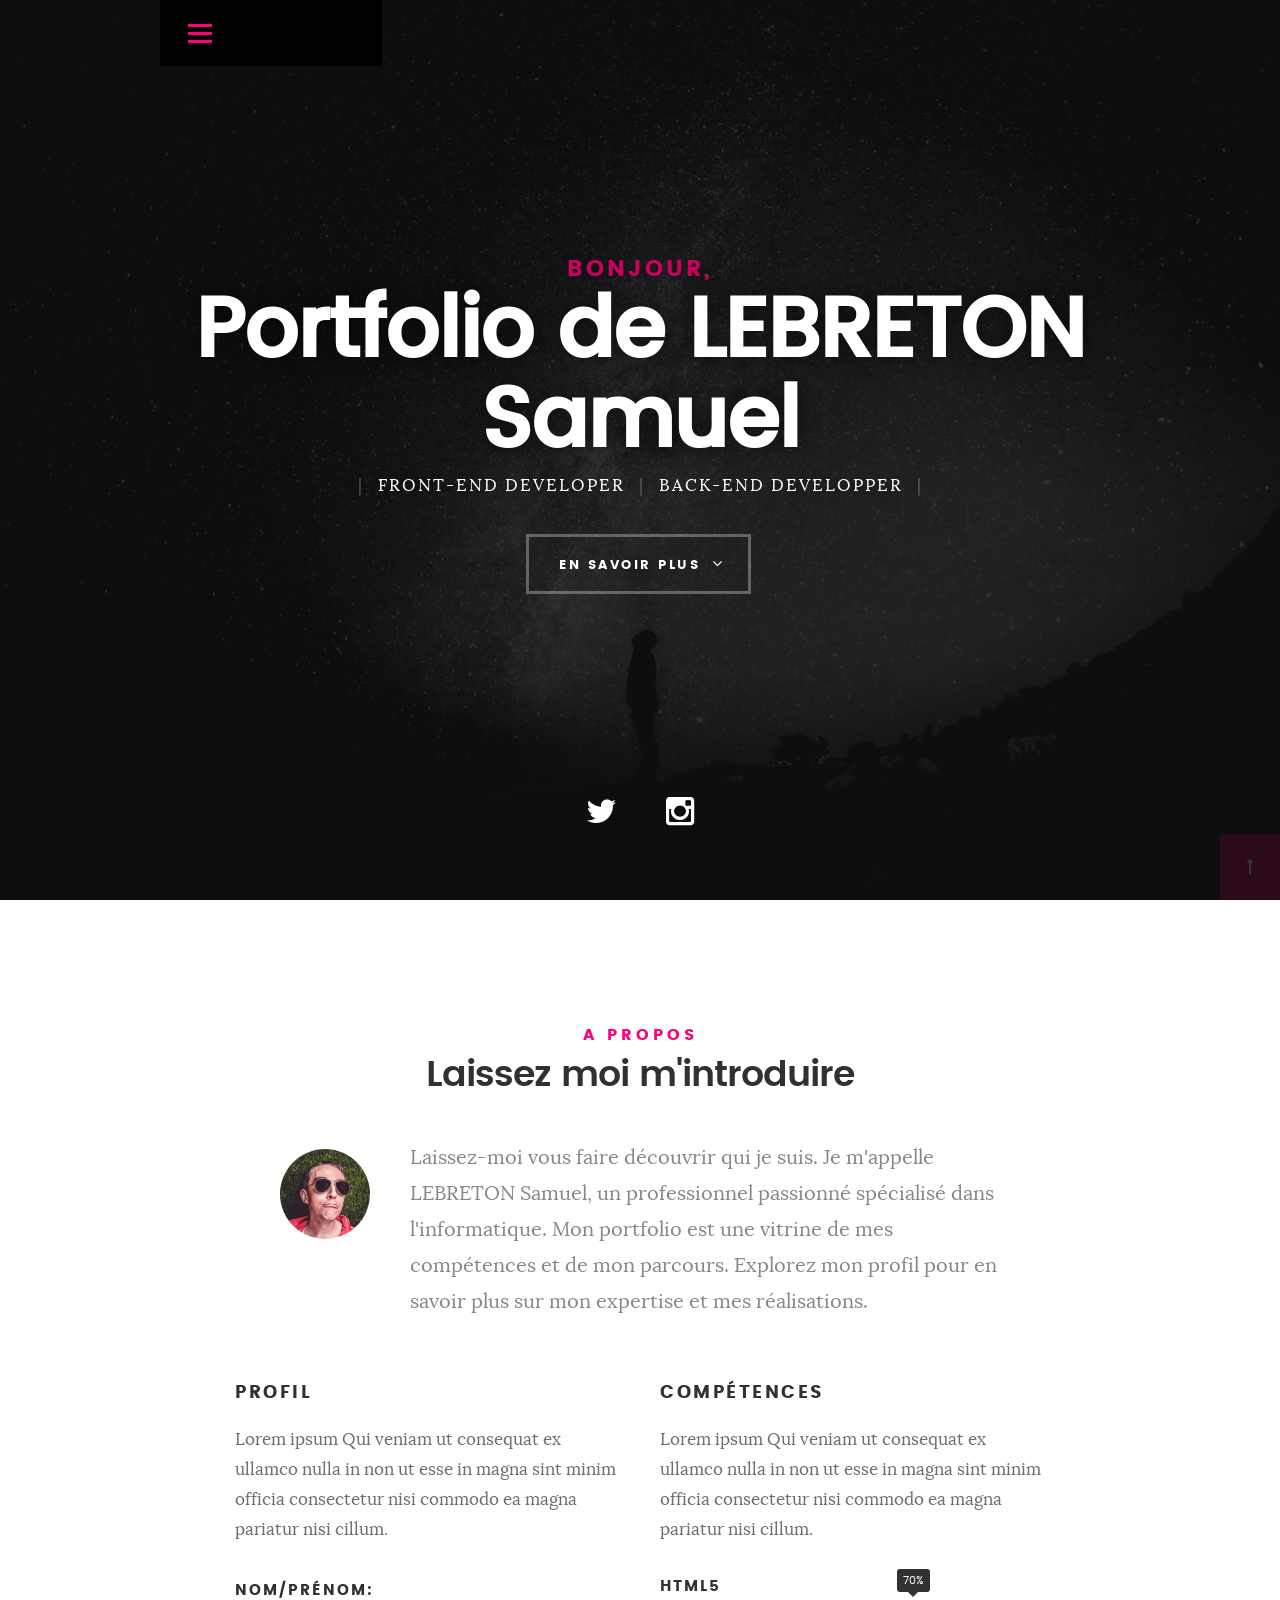
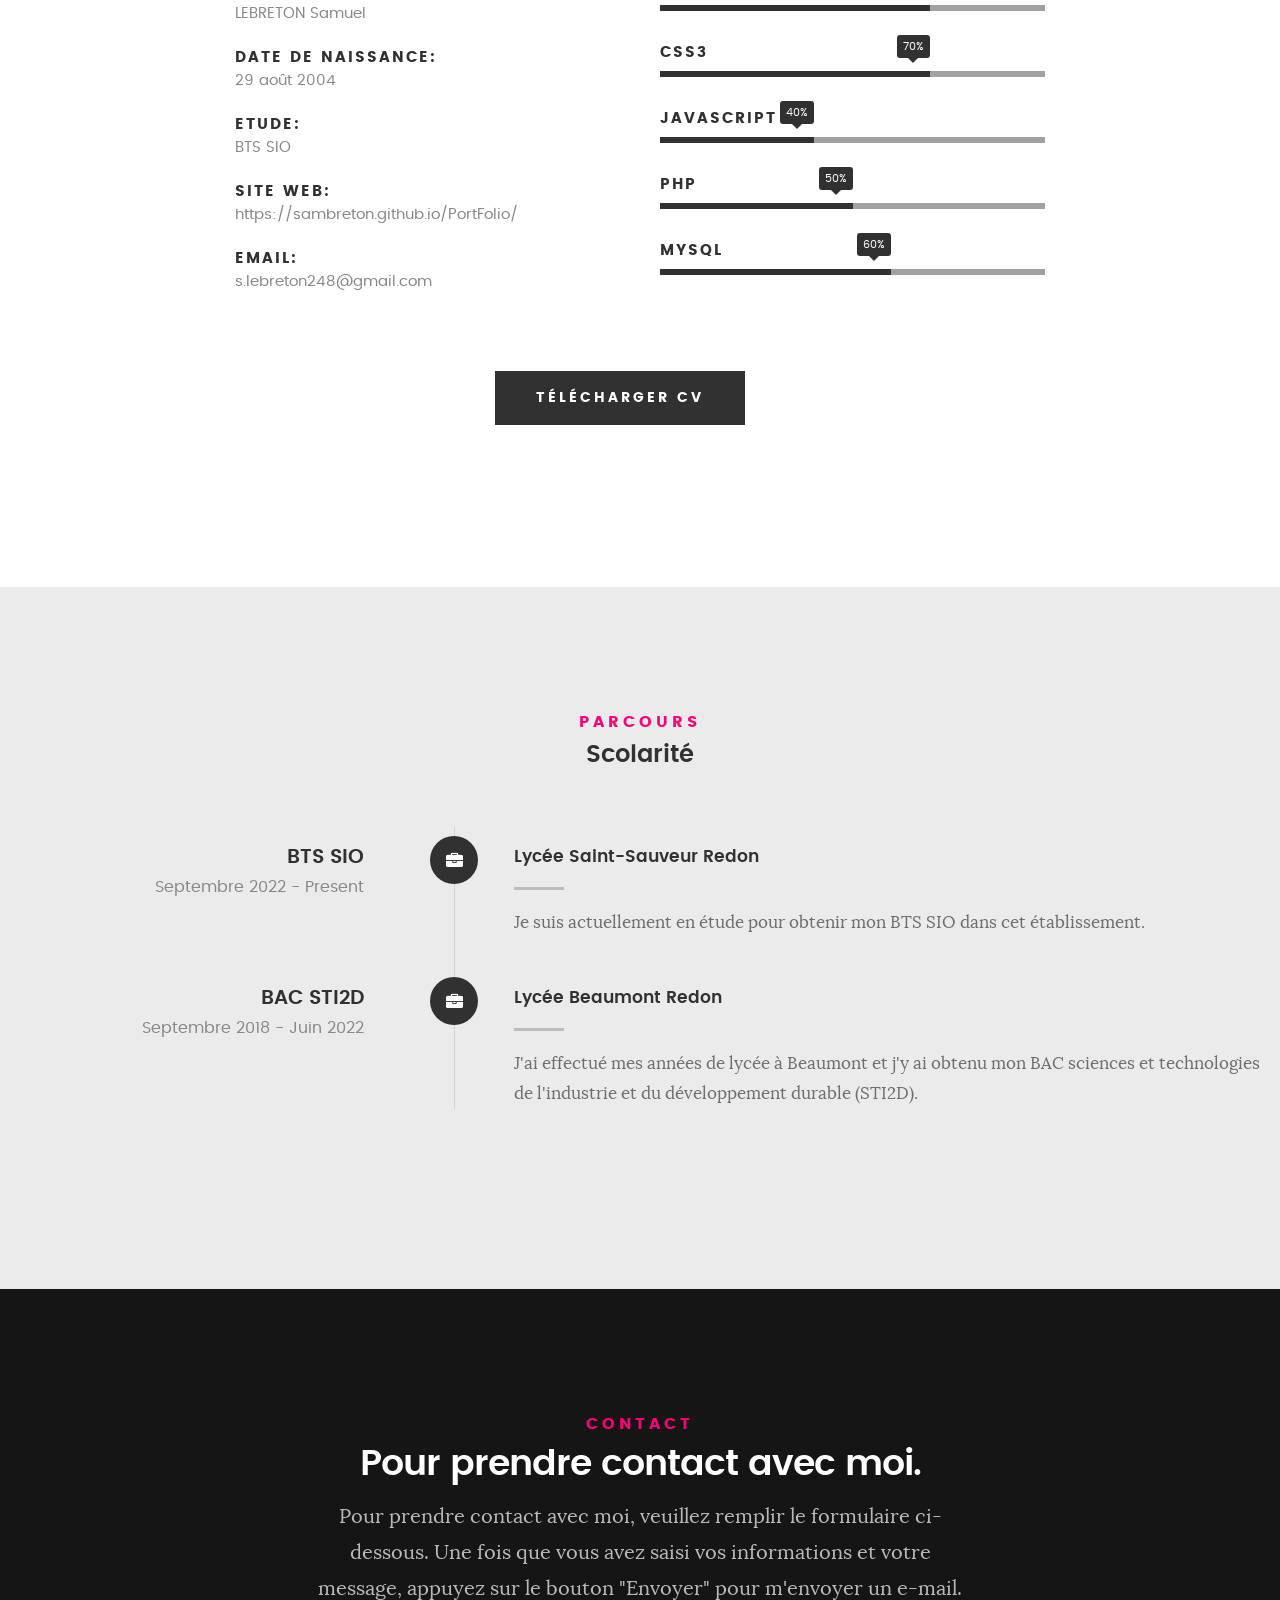
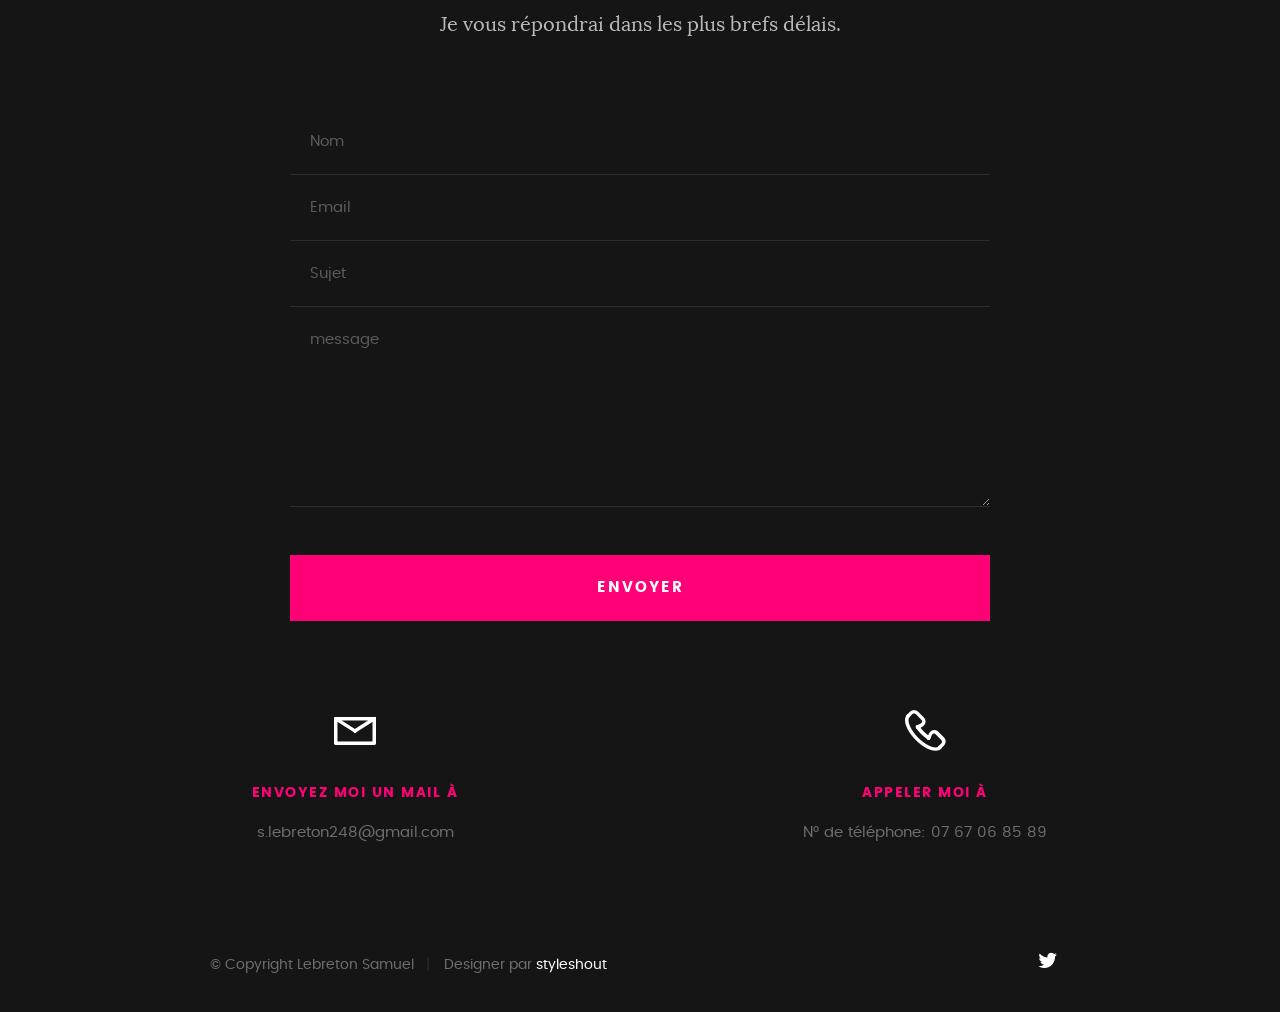
==== index.html @ b6814366 "index.html-1.7" ====
<!DOCTYPE html>
<html class="no-js" lang="en">
<head>

   <!--- basic page needs
   ================================================== -->
   <meta charset="utf-8">
	<title>Kards</title>
	<meta name="PortFolio" content="">  
	<meta name="Lebreton Samuel" content="">

   <!-- mobile specific metas
   ================================================== -->
	<meta name="viewport" content="width=device-width, initial-scale=1, maximum-scale=1">

 	<!-- CSS
   ================================================== -->
   <link rel="stylesheet" href="css/base.css">  
   <link rel="stylesheet" href="css/main.css">
   <link rel="stylesheet" href="css/vendor.css">     

   <!-- script
   ================================================== -->   
	<script src="js/modernizr.js"></script>
	<script src="js/pace.min.js"></script>

   <!-- favicons
	================================================== -->
	<link rel="icon" type="image/png" href="favicon.png">

</head>

<body id="top">

	<!-- header 
   ================================================== -->
   <header>   	
   	<div class="row">

   		<div class="top-bar">
   			<a class="menu-toggle" href="#"><span>Menu</span></a>

	   		<div class="logo">
		         <a href="index.html">KARDS</a>
		      </div>		      

		   	<nav id="main-nav-wrap">
					<ul class="main-navigation">
						<li class="current"><a class="smoothscroll"  href="#intro" title="">Accueil</a></li>
						<li><a class="smoothscroll"  href="#about" title="">A propos</a></li>
						<li><a class="smoothscroll"  href="#resume" title="">Parcours</a></li>		
						<li><a class="smoothscroll"  href="#contact" title="">Contact</a></li>				
					</ul>
				</nav>    		
   		</div> <!-- /top-bar --> 
   		
   	</div> <!-- /row --> 		
   </header> <!-- /header -->

	<!-- intro section
   ================================================== -->
   <section id="intro">   

   	<div class="intro-overlay"></div>	

   	<div class="intro-content">
   		<div class="row">

   			<div class="col-twelve">

	   			<h5>Bonjour,</h5>
	   			<h1>Portfolio de LEBRETON Samuel</h1>

	   			<p class="intro-position">
	   				<span>Front-end Developer</span>
	   				<span>Back-end Developper</span> 
	   			</p>

	   			<a class="button stroke smoothscroll" href="#about" title="">En savoir plus</a>

	   		</div>  
   			
   		</div>   		 		
   	</div> <!-- /intro-content --> 

   	<ul class="intro-social">        
         <li><a href="#"><i class="fa fa-twitter"></i></a></li>
         <li><a href="#"><i class="fa fa-instagram"></i></a></li>
      </ul> <!-- /intro-social -->      	

   </section> <!-- /intro -->


   <!-- about section
   ================================================== -->
   <section id="about">  

   	<div class="row section-intro">
   		<div class="col-twelve">

   			<h5>A propos</h5>
   			<h1>Laissez moi m'introduire</h1>

   			<div class="intro-info">

   				<img src="images/profile-pic.jpg" alt="Profile Picture">

   				<p class="lead">Laissez-moi vous faire découvrir qui je suis. Je m'appelle LEBRETON Samuel, un professionnel passionné spécialisé dans l'informatique. Mon portfolio est une vitrine de mes compétences et de mon parcours. Explorez mon profil pour en savoir plus sur mon expertise et mes réalisations.</p>
   			</div>   			

   		</div>   		
   	</div> <!-- /section-intro -->

   	<div class="row about-content">

   		<div class="col-six tab-full">

   			<h3>Profil</h3>
   			<p>Lorem ipsum Qui veniam ut consequat ex ullamco nulla in non ut esse in magna sint minim officia consectetur nisi commodo ea magna pariatur nisi cillum.</p>

   			<ul class="info-list">
   				<li>
   					<strong>Nom/Prénom:</strong>
   					<span>LEBRETON Samuel</span>
   				</li>
   				<li>
   					<strong>Date de Naissance:</strong>
   					<span>29 août 2004</span>
   				</li>
   				<li>
   					<strong>Etude:</strong>
   					<span>BTS SIO</span>
   				</li>
   				<li>
   					<strong>Site web:</strong>
   					<span>https://sambreton.github.io/PortFolio/</span>
   				</li>
   				<li>
   					<strong>Email:</strong>
   					<span>s.lebreton248@gmail.com</span>
   				</li>

   			</ul> <!-- /info-list -->

   		</div>

   		<div class="col-six tab-full">

   			<h3>Compétences</h3>
   			<p>Lorem ipsum Qui veniam ut consequat ex ullamco nulla in non ut esse in magna sint minim officia consectetur nisi commodo ea magna pariatur nisi cillum.</p>

				<ul class="skill-bars">
				   <li>
				   	<div class="progress percent70"><span>70%</span></div>
				   	<strong>HTML5</strong>
				   </li>
				   <li>
				   	<div class="progress percent70"><span>70%</span></div>
				   	<strong>CSS3</strong>
				   </li>
				   <li>
				   	<div class="progress percent40"><span>40%</span></div>
				   	<strong>JavaScript</strong>
				   </li>
				   <li>
				   	<div class="progress percent50"><span>50%</span></div>
				   	<strong>PHP</strong>
				   </li>
				   <li>

				   	<div class="progress percent60"><span>60%</span></div>
				   	<strong>MySQL</strong>
				   </li>
      
				</ul> <!-- /skill-bars -->		

   		</div>

   	</div>

   	<div class="row button-section">
   		<div class="col-twelve">
   			<a href="#" title="Download CV" class="button button-primary">Télécharger CV</a>
   		</div>   		
   	</div>

   </section> <!-- /process-->    


   <!-- resume Section
   ================================================== -->
	<section id="resume" class="grey-section">

		<div class="row section-intro">
   		<div class="col-twelve">

   			<h5>Parcours</h5>
   		</div>   		


   			<h2>Scolarité</h2>

   		</div> <!-- /resume-header -->

   		<div class="col-twelve" style="float: none;">

   			<div class="timeline-wrap">

   				<div class="timeline-block">

	   				<div class="timeline-ico">
	   					<i class="fa fa-briefcase"></i>
	   				</div>

	   				<div class="timeline-header">
	   					<h3>BTS SIO</h3>
	   					<p>Septembre 2022 - Present</p>
	   				</div>

	   				<div class="timeline-content">
	   					<h4>Lycée Saint-Sauveur Redon</h4>
	   					<p>Je suis actuellement en étude pour obtenir mon BTS SIO dans cet établissement.</p>
	   				</div>

	   			</div> <!-- /timeline-block -->

	   			<div class="timeline-block">

	   				<div class="timeline-ico">
	   					<i class="fa fa-briefcase"></i>
	   				</div>

	   				<div class="timeline-header">
	   					<h3>BAC STI2D</h3>
	   					<p>Septembre 2018 - Juin 2022</p>
	   				</div>

	   				<div class="timeline-content">
	   					<h4>Lycée Beaumont Redon</h4>
	   					<p>J'ai effectué mes années de lycée à Beaumont et j'y ai obtenu mon BAC sciences et technologies de l'industrie et du développement durable (STI2D).</p>
	   				</div>

	   			</div> <!-- /timeline-block -->

   			</div> <!-- /timeline-wrap -->   			

   		</div> <!-- /col-twelve -->
   		
   	</div> <!-- /resume-timeline -->
		
	</section> <!-- /features -->


	
   <!-- contact
   ================================================== -->
	<section id="contact">

		<div class="row section-intro">
   		<div class="col-twelve">

   			<h5>Contact</h5>
   			<h1>Pour prendre contact avec moi.</h1>

   			<p class="lead">Pour prendre contact avec moi, veuillez remplir le formulaire ci-dessous. Une fois que vous avez saisi vos informations et votre message, appuyez sur le bouton "Envoyer" pour m'envoyer un e-mail. Je vous répondrai dans les plus brefs délais.</p>

   		</div> 
   	</div> <!-- /section-intro -->

   	<div class="row contact-form">

   		<div class="col-twelve">

            <!-- form -->
            <form name="contactForm" id="contactForm" method="post" action="">
      			<fieldset>

                  <div class="form-field">
 						   <input name="contactName" type="text" id="contactName" placeholder="Nom" value="" minlength="2" required="">
                  </div>
                  <div class="form-field">
	      			   <input name="contactEmail" type="email" id="contactEmail" placeholder="Email" value="" required="">
	               </div>
                  <div class="form-field">
	     				   <input name="contactSubject" type="text" id="contactSubject" placeholder="Sujet" value="">
	               </div>                       
                  <div class="form-field">
	                 	<textarea name="contactMessage" id="contactMessage" placeholder="message" rows="10" cols="50" required=""></textarea>
	               </div>                      
                 <div class="form-field">
                     <button class="submitform">Envoyer</button>
                     <div id="submit-loader">
                        <div class="text-loader">Sending...</div>                             
       				      <div class="s-loader">
								  	<div class="bounce1"></div>
								  	<div class="bounce2"></div>
								  	<div class="bounce3"></div>
								</div>
							</div>
                  </div>

      			</fieldset>
      		</form> <!-- Form End -->

            <!-- contact-warning -->
            <div id="message-warning">            	
            </div>            
            <!-- contact-success -->
      		<div id="message-success">
               <i class="fa fa-check"></i>Votre message a bien été envoyé. Merci à vous!<br>
      		</div>

         </div> <!-- /col-twelve -->
   		
   	</div> <!-- /contact-form -->

   	<div class="row contact-info">

   		<div class="col-six tab-full">

   			<div class="icon">
   				<i class="icon-mail"></i>
   			</div>

   			<h5>Envoyez moi un mail à</h5>

   			<p>s.lebreton248@gmail.com		     
			   </p>

   		</div>

   		<div class="col-six tab-full">

   			<div class="icon">
   				<i class="icon-phone"></i>
   			</div>

   			<h5>Appeler moi à</h5>

   			<p>N° de téléphone: 07 67 06 85 89
			   </p>

   		</div>
   	
	</div>
   	</div> <!-- /contact-info -->
		
	</section> <!-- /contact -->


   <!-- footer
   ================================================== -->

   <footer>
     	<div class="row">

     		<div class="col-six tab-full pull-right social">

     			<ul class="footer-social">        
			      <li><a href="#"><i class="fa fa-twitter"></i></a></li>
			   </ul> 
	      		
	      </div>

      		<div class="col-six tab-full">
				<div class="copyright">
						<span>© Copyright Lebreton Samuel</span> 
						<span>Designer par <a href="http://www.styleshout.com/">styleshout</a></span>	         	
					</div>		                  
				</div>

				<div id="go-top">
		         <a class="smoothscroll" title="Back to Top" href="#top"><i class="fa fa-long-arrow-up"></i></a>
		      </div>

      	</div> <!-- /row -->     	
   </footer>  

   <div id="preloader"> 
    	<div id="loader"></div>
   </div> 

   <!-- Java Script
   ================================================== --> 
   <script src="js/jquery-2.1.3.min.js"></script>
   <script src="js/plugins.js"></script>
   <script src="js/main.js"></script>
   
   <script src="https://ajax.googleapis.com/ajax/libs/jquery/3.5.1/jquery.min.js"></script>
   <script src="https://cdnjs.cloudflare.com/ajax/libs/popper.js/1.16.0/umd/popper.min.js"></script>
   <script src="https://maxcdn.bootstrapcdn.com/bootstrap/4.5.2/js/bootstrap.min.js"></script>
</body>

</html>
---- css/base.css ----
/**
 * =================================================================== 
 *
 *  Kards v1.0 Base Stylesheet
 *  url: styleshout.com
 *  03-01-2016
 *  ------------------------------------------------------------------
 *  TOC:
 *  01. reset
 *  02. basic/base setup styles
 *  03. grid
 *  04. MISC
 *
 * =================================================================== 
 */

/** 
 * ===================================================================
 * 01. reset - normalize.css v3.0.2 | MIT License | git.io/normalize
 *
 * ------------------------------------------------------------------- 
 */
 html {
	font-family: sans-serif;
	-ms-text-size-adjust: 100%;
	-webkit-text-size-adjust: 100%;
}

body {
	margin: 0;
}

article,
aside,
details,
figcaption,
figure,
footer,
header,
hgroup,
main,
menu,
nav,
section,
summary {
	display: block;
}

audio,
canvas,
progress,
video {
	display: inline-block;
	vertical-align: baseline;
}

audio:not([controls]) {
	display: none;
	height: 0;
}

[hidden],
template {
	display: none;
}

a {
	background: transparent;
}

a:active,
a:hover {
	outline: 0;
}

abbr[title] {
	border-bottom: 1px dotted;
}

b,
strong {
	font-weight: bold;
}

dfn {
	font-style: italic;
}

h1 {
	font-size: 2em;
	margin: 0.67em 0;
}

mark {
	background: #ff0;
	color: #000;
}

small {
	font-size: 80%;
}

sub,
sup {
	font-size: 75%;
	line-height: 0;
	position: relative;
	vertical-align: baseline;
}

sup {
	top: -0.5em;
}

sub {
	bottom: -0.25em;
}

img {
	border: 0;
}

svg:not(:root) {
	overflow: hidden;
}

figure {
	margin: 1em 40px;
}

hr {
	-moz-box-sizing: content-box;
	box-sizing: content-box;
	height: 0;
}

pre {
	overflow: auto;
}

code,
kbd,
pre,
samp {
	font-family: monospace, monospace;
	font-size: 1em;
}

button,
input,
optgroup,
select,
textarea {
	color: inherit;
	font: inherit;
	margin: 0;
}

button {
	overflow: visible;
}

button,
select {
	text-transform: none;
}

button,
html input[type="button"],
input[type="reset"],
input[type="submit"] {
	-webkit-appearance: button;
	cursor: pointer;
}

button[disabled],
html input[disabled] {
	cursor: default;
}

button::-moz-focus-inner,
input::-moz-focus-inner {
	border: 0;
	padding: 0;
}

input {
	line-height: normal;
}

input[type="checkbox"],
input[type="radio"] {
	box-sizing: border-box;
	padding: 0;
}

input[type="number"]::-webkit-inner-spin-button,
input[type="number"]::-webkit-outer-spin-button {
	height: auto;
}

input[type="search"] {
	-webkit-appearance: textfield;
	-moz-box-sizing: content-box;
	-webkit-box-sizing: content-box;
	box-sizing: content-box;
}

input[type="search"]::-webkit-search-cancel-button,
input[type="search"]::-webkit-search-decoration {
	-webkit-appearance: none;
}

fieldset {
	border: 1px solid #c0c0c0;
	margin: 0 2px;
	padding: 0.35em 0.625em 0.75em;
}

legend {
	border: 0;
	padding: 0;
}

textarea {
	overflow: auto;
}

optgroup {
	font-weight: bold;
}

table {
	border-collapse: collapse;
	border-spacing: 0;
}

td,
th {
	padding: 0;
}

/** 
 * ===================================================================
 * 02. basic/base setup styles - (_basic.scss)
 *
 * ------------------------------------------------------------------- 
 */
html {
	font-size: 62.5%;
	box-sizing: border-box;
}

*,
*::before,
*::after {
	box-sizing: inherit;
}

body {
	font-weight: normal;
	line-height: 1;
	text-rendering: optimizeLegibility;
	word-wrap: break-word;
	-webkit-overflow-scrolling: touch;
	-webkit-text-size-adjust: none;
}

body,
input,
button {
	-moz-osx-font-smoothing: grayscale;
	-webkit-font-smoothing: antialiased;
}

/**
 * Media - (_basic.scss)
 * ------------------------------------------------------------------- 
 */
img,
video {
	max-width: 100%;
	height: auto;
}

/**
 * Typography resets - (_basic.scss)
 * ------------------------------------------------------------------- 
 */
div,
dl,
dt,
dd,
ul,
ol,
li,
h1,
h2,
h3,
h4,
h5,
h6,
pre,
form,
p,
blockquote,
th,
td {
	margin: 0;
	padding: 0;
}

h1,
h2,
h3,
h4,
h5,
h6 {
	-webkit-font-variant-ligatures: common-ligatures;
	-moz-font-variant-ligatures: common-ligatures;
	font-variant-ligatures: common-ligatures;
	text-rendering: optimizeLegibility;
}

em,
i {
	font-style: italic;
	line-height: inherit;
}

strong,
b {
	font-weight: bold;
	line-height: inherit;
}

small {
	font-size: 60%;
	line-height: inherit;
}

ol,
ul {
	list-style: none;
}

li {
	display: block;
}

/**
 * links - (_basic.scss)
 * ------------------------------------------------------------------- 
 */
a {
	text-decoration: none;
	line-height: inherit;
}

a img {
	border: none;
}

/**
 * inputs - (_basic.scss)
 * ------------------------------------------------------------------- 
 */
fieldset {
	margin: 0;
	padding: 0;
}

input[type="email"],
input[type="number"],
input[type="search"],
input[type="text"],
input[type="tel"],
input[type="url"],
input[type="password"],
textarea {
	-webkit-appearance: none;
	-moz-appearance: none;
	-ms-appearance: none;
	-o-appearance: none;
	appearance: none;
}

/** 
 * ===================================================================
 * 03. grid - (_grid.scss)
 *
 * ------------------------------------------------------------------- 
 */
.row {
	width: 94%;
	max-width: 1140px;
	margin: 0 auto;
}

.row:before,
.row:after {
	content: "";
	display: table;
}

.row:after {
	clear: both;
}

.row .row {
	width: auto;
	max-width: none;
	margin-left: -20px;
	margin-right: -20px;
}


[class*="col-"],
.bgrid {
	float: left;
}

[class*="col-"] + [class*="col-"].end {
	float: right;
}

[class*="col-"] {
	padding: 0 20px;
}

.col-one {
	width: 8.33333%;
}

.col-two,
.col-1-6 {
	width: 16.66667%;
}

.col-three,
.col-1-4 {
	width: 25%;
}

.col-four,
.col-1-3 {
	width: 33.33333%;
}

.col-five {
	width: 41.66667%;
}

.col-six,
.col-1-2 {
	width: 50%;
}

.col-seven {
	width: 58.33333%;
}

.col-eight,
.col-2-3 {
	width: 66.66667%;
}

.col-nine,
.col-3-4 {
	width: 75%;
}

.col-ten,
.col-5-6 {
	width: 83.33333%;
}

.col-eleven {
	width: 91.66667%;
}

.col-twelve,
.col-full {
	width: 100%;
}

/**
 * small screens - (_grid.scss)
 * --------------------------------------------------------------- 
 */
@media screen and (max-width:1024px) {
	.row .row {
		margin-left: -18px;
		margin-right: -18px;
	}

	[class*="col-"] {
		padding: 0 18px;
	}

}

/**
 * tablets - (_grid.scss)
 * --------------------------------------------------------------- 
 */
@media screen and (max-width:768px) {
	.row {
		width: auto;
		padding-left: 30px;
		padding-right: 30px;
	}

	.row .row {
		padding-left: 0;
		padding-right: 0;
		margin-left: -15px;
		margin-right: -15px;
	}

	[class*="col-"] {
		padding: 0 15px;
	}

	.tab-1-4 {
		width: 25%;
	}

	.tab-1-3 {
		width: 33.33333%;
	}

	.tab-1-2 {
		width: 50%;
	}

	.tab-2-3 {
		width: 66.66667%;
	}

	.tab-3-4 {
		width: 75%;
	}

	.tab-full {
		width: 100%;
	}

}

/**
 * large mobile devices - (_grid.scss)
 * --------------------------------------------------------------- 
 */
@media screen and (max-width:600px) {
	.row {
		padding-left: 25px;
		padding-right: 25px;
	}

	.row .row {
		margin-left: -10px;
		margin-right: -10px;
	}

	[class*="col-"] {
		padding: 0 10px;
	}

	.mob-1-4 {
		width: 25%;
	}

	.mob-1-2 {
		width: 50%;
	}

	.mob-3-4 {
		width: 75%;
	}

	.mob-full {
		width: 100%;
	}

}

/**
 * small mobile devices - (_grid.scss)
 * --------------------------------------------------------------- 
 */
@media screen and (max-width:400px) {
	.row .row {
		padding-left: 0;
		padding-right: 0;
		margin-left: 0;
		margin-right: 0;
	}

	[class*="col-"] {
		width: 100% !important;
		float: none !important;
		clear: both !important;
		margin-left: 0;
		margin-right: 0;
		padding: 0;
	}

	[class*="col-"] + [class*="col-"].end {
		float: none;
	}

}

/** 
 * ===================================================================
 * block grids - (_grid.scss)
 *
 * ------------------------------------------------------------------- 
 */
[class*="block-"]:before,
[class*="block-"]:after {
	content: "";
	display: table;
}

[class*="block-"]:after {
	clear: both;
}

.block-1-6 .bgrid {
	width: 16.66667%;
}

.block-1-4 .bgrid {
	width: 25%;
}

.block-1-3 .bgrid {
	width: 33.33333%;
}

.block-1-2 .bgrid {
	width: 50%;
}

/**
 * Clearing for block grid columns. Allow columns with 
 * different heights to align properly.
 */
.block-1-6 .bgrid:nth-child(6n+1),
.block-1-4 .bgrid:nth-child(4n+1),
.block-1-3 .bgrid:nth-child(3n+1),
.block-1-2 .bgrid:nth-child(2n+1) {
	clear: both;
}

/**
 * small screens - (_grid.scss)
 * --------------------------------------------------------------- 
 */
@media screen and (max-width:1024px) {
	.block-s-1-6 .bgrid {
		width: 16.66667%;
	}

	.block-s-1-4 .bgrid {
		width: 25%;
	}

	.block-s-1-3 .bgrid {
		width: 33.33333%;
	}

	.block-s-1-2 .bgrid {
		width: 50%;
	}

	.block-s-full .bgrid {
		width: 100%;
		clear: both;
	}

	[class*="block-s-"] .bgrid:nth-child(n) {
		clear: none;
	}

	.block-s-1-6 .bgrid:nth-child(6n+1),
	.block-s-1-4 .bgrid:nth-child(4n+1),
	.block-s-1-3 .bgrid:nth-child(3n+1),
	.block-s-1-2 .bgrid:nth-child(2n+1) {
		clear: both;
	}

}

/**
 * tablets - (_grid.scss)
 * --------------------------------------------------------------- 
 */
@media screen and (max-width:768px) {
	.block-tab-1-6 .bgrid {
		width: 16.66667%;
	}

	.block-tab-1-4 .bgrid {
		width: 25%;
	}

	.block-tab-1-3 .bgrid {
		width: 33.33333%;
	}

	.block-tab-1-2 .bgrid {
		width: 50%;
	}

	.block-tab-full .bgrid {
		width: 100%;
		clear: both;
	}

	[class*="block-tab-"] .bgrid:nth-child(n) {
		clear: none;
	}

	.block-tab-1-6 .bgrid:nth-child(6n+1),
	.block-tab-1-4 .bgrid:nth-child(4n+1),
	.block-tab-1-3 .bgrid:nth-child(3n+1),
	.block-tab-1-2 .bgrid:nth-child(2n+1) {
		clear: both;
	}

}

/**
 * large mobile devices - (_grid.scss)
 * --------------------------------------------------------------- 
 */
@media screen and (max-width:600px) {
	.block-mob-1-6 .bgrid {
		width: 16.66667%;
	}

	.block-mob-1-4 .bgrid {
		width: 25%;
	}

	.block-mob-1-3 .bgrid {
		width: 33.33333%;
	}

	.block-mob-1-2 .bgrid {
		width: 50%;
	}

	.block-mob-full .bgrid {
		width: 100%;
		clear: both;
	}

	[class*="block-mob-"] .bgrid:nth-child(n) {
		clear: none;
	}

	.block-mob-1-6 .bgrid:nth-child(6n+1),
	.block-mob-1-4 .bgrid:nth-child(4n+1),
	.block-mob-1-3 .bgrid:nth-child(3n+1),
	.block-mob-1-2 .bgrid:nth-child(2n+1) {
		clear: both;
	}

}

/**
 * stack on small mobile devices - (_grid.scss)
 * --------------------------------------------------------------- 
 */
@media screen and (max-width:400px) {
	.stack .bgrid {
		width: 100% !important;
		float: none !important;
		clear: both !important;
		margin-left: 0;
		margin-right: 0;
	}

}

/** 
 * ===================================================================
 * 04. MISC  - (_grid.scss)
 *
 * ------------------------------------------------------------------- 
 */

/**
 * Clearing - (http://nicolasgallagher.com/micro-clearfix-hack/
 */
.group:before,
.group:after {
	content: "";
	display: table;
}

.group:after {
	clear: both;
}

/**
 * Misc Helper Styles 
 */
.hide {
	display: none;
}

.invisible {
	visibility: hidden;
}

.antialiased {
	-webkit-font-smoothing: antialiased;
	-moz-osx-font-smoothing: grayscale;
}

.remove-bottom {
	margin-bottom: 0;
}

.half-bottom {
	margin-bottom: 1.5rem !important;
}

.add-bottom {
	margin-bottom: 3rem !important;
}

.no-border {
	border: none;
}

.full-width {
	width: 100%;
}

.text-center {
	text-align: center;
}

.text-left {
	text-align: left;
}

.text-right {
	text-align: right;
}

.pull-left {
	float: left;
}

.pull-right {
	float: right;
}

.align-center {
	margin-left: auto;
	margin-right: auto;
	text-align: center;
}

/*# sourceMappingURL=base.css.map */
---- css/main.css ----
/**
 * =================================================================== 
 *
 *  Kards v1.0 Main Stylesheet
 *  url: styleshout.com
 *  03-01-2016
 *  ------------------------------------------------------------------
 *  TOC:
 *  01. webfonts and iconfonts
 *  02. base style overrides
 *  03. typography & general theme styles
 *  04. preloader
 *  05. forms
 *  06. buttons 
 *  07. other components
 *  08. common styles
 *  09. header styles
 *  10. intro
 *  11. about
 *  12. resume
 *  13. portfolio
 *  14. call-to-action section
 *  15. services
 *  16. stats
 *  17. contact
 *  18. footer
 *
 * =================================================================== 
 */


/** 
 * ===================================================================
 * 01. webfonts and iconfonts - (_document-setup.scss)
 *
 * ------------------------------------------------------------------- 
 */
@import url("fonts.css");
@import url("font-awesome/css/font-awesome.min.css");
@import url("micons/micons.css");


/** 
 * ===================================================================
 * 02. base style overrides - (_document-setup.scss)
 *
 * ------------------------------------------------------------------- 
 */
html {
	font-size: 10px;
}

@media only screen and (max-width:1024px) {
	html {
		font-size: 9.411764705882353px;
	}
}
@media only screen and (max-width:768px) {
	html {
		font-size: 10px;
	}
}
@media only screen and (max-width:400px) {
	html {
		font-size: 9.411764705882353px;
	}
}

html, body {
	height: 100%;
}
body {
	background: #151515;
	font-family: "lora-regular", serif;
	font-size: 1.7rem;
	line-height: 3rem;
	color: #6e6e6e;
}

/**
 * links - (_document-setup.scss)
 * -------------------------------------------------------------------
 */
a, a:visited {
	color: #000000;
	-moz-transition: all 0.3s ease-in-out;
	-o-transition: all 0.3s ease-in-out;
	-webkit-transition: all 0.3s ease-in-out;
	-ms-transition: all 0.3s ease-in-out;
	transition: all 0.3s ease-in-out;
}
a:hover, a:focus, a:active {
	color: #FF0077;
	outline: 0;
}

/** 
 * ===================================================================
 * 03. typography & general theme styles - (_document-setup.scss)
 *
 * ------------------------------------------------------------------- 
 */
h1, h2, h3, h4, h5, h6, .h01, .h02, .h03, .h04, .h05, .h06 {
	font-family: "poppins-semibold", sans-serif;
	color: #313131;
	font-style: normal;
	text-rendering: optimizeLegibility;
	margin-bottom: 2.1rem;
}
h3, .h03, h4, .h04 {
	margin-bottom: 1.8rem;
}
h5, .h05, h6, .h06 {
	font-family: "poppins-bold";
	margin-bottom: 1.2rem;
}
h1, .h01 {
	font-size: 3.1rem;
	line-height: 1.355;
	letter-spacing: -.1rem;
}
@media only screen and (max-width:600px) {
	h1, .h01 {
		font-size: 2.6rem;
		letter-spacing: -.07rem;
	}
}
h2, .h02 {
	font-size: 2.4rem;
	line-height: 1.25;
}
h3, .h03 {
	font-size: 2rem;
	line-height: 1.5;
}
h4, .h04 {
	font-size: 1.7rem;
	line-height: 1.765;
}
h5, .h05 {
	font-size: 1.4rem;
	line-height: 1.714;
	text-transform: uppercase;
	letter-spacing: .15rem;
}
h6, .h06 {
	font-size: 1.3rem;
	line-height: 1.846;
	text-transform: uppercase;
	letter-spacing: .15rem;
}
p img {
	margin: 0;
}
p.lead {
	font-family: "lora-regular", serif;
	font-size: 2rem;
	line-height: 1.8;
	color: #888888;
}
@media only screen and (max-width:768px) {
	p.lead {
		font-size: 1.7rem;
	}
}
em, i, strong, b {
	font-size: 1.7rem;
	line-height: 3rem;
	font-style: normal;
	font-weight: normal;
}
em, i {
	font-family: "lora-italic", serif;
}
strong, b {
	font-family: "lora-bold", serif;
}
small {
	font-size: 1.2rem;
	line-height: inherit;
}
blockquote {
	margin: 3rem 0;
	padding-left: 4rem;
	position: relative;
}
blockquote:before {
	content: "\201C";
	font-size: 8rem;
	line-height: 0px;
	margin: 0;
	color: #313131;
	font-family: arial, sans-serif;
	position: absolute;
	top: 3rem;
	left: 0;
}
blockquote p {
	font-family: georgia, serif;
	font-style: italic;
	padding: 0;
	font-size: 1.9rem;
	line-height: 1.737;
}
blockquote cite {
	display: block;
	font-size: 1.3rem;
	font-style: normal;
	line-height: 1.616;
}
blockquote cite:before {
	content: "\2014 \0020";
}
blockquote cite a, blockquote cite a:visited {
	color: #888888;
	border: none;
}
abbr {
	font-family: "poppins-bold", serif;
	font-variant: small-caps;
	text-transform: lowercase;
	letter-spacing: .05rem;
	color: #888888;
}
var, kbd, samp, code, pre {
	font-family: Consolas, "Andale Mono", Courier, "Courier New", monospace;
}
pre {
	padding: 2.4rem 3rem 3rem;
	background: #F1F1F1;
}
code {
	font-size: 1.4rem;
	margin: 0 .2rem;
	padding: .3rem .6rem;
	white-space: nowrap;
	background: #F1F1F1;
	border: 1px solid #E1E1E1;
	border-radius: 3px;
}
pre > code {
	display: block;
	white-space: pre;
	line-height: 2;
	padding: 0;
	margin: 0;
}
pre.prettyprint > code {
	border: none;
}
del {
	text-decoration: line-through;
}
abbr[title], dfn[title] {
	border-bottom: 1px dotted;
	cursor: help;
}
mark {
	background: #FFF49B;
	color: #000;
}
hr {
	border: solid #d2d2d2;
	border-width: 1px 0 0;
	clear: both;
	margin: 2.4rem 0 1.5rem;
	height: 0;
}

/**
 * Lists - (_document-setup.scss)  
 * -------------------------------------------------------------------
 */
ol {
	list-style: decimal;
}
ul {
	list-style: disc;
}
li {
	display: list-item;
}
ol, ul {
	margin-left: 1.7rem;
}
ul li {
	padding-left: .4rem;
}
ul ul, ul ol, ol ol, ol ul {
	margin: .6rem 0 .6rem 1.7rem;
}
ul.disc li {
	display: list-item;
	list-style: none;
	padding: 0 0 0 .8rem;
	position: relative;
}
ul.disc li::before {
	content: "";
	display: inline-block;
	width: 8px;
	height: 8px;
	border-radius: 50%;
	background: #FF0077;
	position: absolute;
	left: -17px;
	top: 11px;
	vertical-align: middle;
}
dt {
	margin: 0;
	color: #FF0077;
}
dd {
	margin: 0 0 0 2rem;
}

/**
 * tables - (_document-setup.scss)  
 * -------------------------------------------------------------------
 */
table {
	border-width: 0;
	width: 100%;
	max-width: 100%;
	font-family: "lora-regular", sans-serif;
}
th, td {
	padding: 1.5rem 3rem;
	text-align: left;
	border-bottom: 1px solid #E8E8E8;
}
th {
	color: #313131;
	font-family: "poppins-bold", sans-serif;
}
td {
	line-height: 1.5;
}
th:first-child, td:first-child {
	padding-left: 0;
}
th:last-child, td:last-child {
	padding-right: 0;
}
.table-responsive {
	overflow-x: auto;
	-webkit-overflow-scrolling: touch;
}

/**
 * Spacing - (_document-setup.scss)  
 * -------------------------------------------------------------------
 */
button, .button {
	margin-bottom: 1.2;
}
fieldset {
	margin-bottom: 1.5rem;
}
input,
textarea,
select,
pre,
blockquote,
figure,
table,
p,
ul,
ol,
dl,
form,
.fluid-video-wrapper,
.ss-custom-select {
	margin-bottom: 3rem;
}

/**
 * floated image - (_document-setup.scss)  
 * -------------------------------------------------------------------
 */
img.pull-right {
	margin: .9rem 0 0 2.4rem;
}
img.pull-left {
	margin: .9rem 2.4rem 0 0;
}

/**
 * block grid paddings - (_document-setup.scss) 
 * -------------------------------------------------------------------
 */
.bgrid {
	padding: 0 20px;
}
@media only screen and (max-width:1024px) {
	.bgrid {
		padding: 0 18px;
	}
}
@media only screen and (max-width:768px) {
	.bgrid {
		padding: 0 15px;
	}
}
@media only screen and (max-width:600px) {
	.bgrid {
		padding: 0 10px;
	}
}
@media only screen and (max-width:400px) {
	.bgrid {
		padding: 0;
	}
}

/**
 * pace.js styles - minimal  - (_document-setup.scss)
 * -------------------------------------------------------------------
 */
.pace {
	-webkit-pointer-events: none;
	pointer-events: none;
	-webkit-user-select: none;
	-moz-user-select: none;
	user-select: none;
}
.pace-inactive {
	display: none;
}
.pace .pace-progress {
	background: #FF0077;
	position: fixed;
	z-index: 900;
	top: 0;
	right: 100%;
	width: 100%;
	height: 6px;
}

/** 
 * ===================================================================
 * 04. preloader - (_preloader-1.scss)
 *
 * ------------------------------------------------------------------- 
 */
#preloader {
	position: fixed;
	top: 0;
	left: 0;
	right: 0;
	bottom: 0;
	background: #151515;
	z-index: 800;
	height: 100%;
	width: 100%;
}
.no-js #preloader, .oldie #preloader {
	display: none;
}
#loader {
	position: absolute;
	left: 50%;
	top: 50%;
	width: 60px;
	height: 60px;
	margin: -30px 0 0 -30px;
	padding: 0;
}
#loader:before {
	content: "";
	border-top: 11px solid rgba(255, 255, 255, 0.1);
	border-right: 11px solid rgba(255, 255, 255, 0.1);
	border-bottom: 11px solid rgba(255, 255, 255, 0.1);
	border-left: 11px solid #FF0077;
	-webkit-animation: load 1.1s infinite linear;
	animation: load 1.1s infinite linear;
	display: block;
	border-radius: 50%;
	width: 60px;
	height: 60px;
}
@-webkit-keyframes load {
	0% {
		-webkit-transform: rotate(0deg);
		transform: rotate(0deg);
	}
	100% {
		-webkit-transform: rotate(360deg);
		transform: rotate(360deg);
	}
}
@keyframes load {
	0% {
		-webkit-transform: rotate(0deg);
		transform: rotate(0deg);
	}
	100% {
		-webkit-transform: rotate(360deg);
		transform: rotate(360deg);
	}
}

/** 
 * ===================================================================
 * 05. forms - (_forms.scss)
 *
 * ------------------------------------------------------------------- 
 */
fieldset {
	border: none;
}
input[type="email"],
input[type="number"],
input[type="search"],
input[type="text"],
input[type="tel"],
input[type="url"],
input[type="password"],
textarea,
select {
	display: block;
	height: 6rem;
	padding: 1.5rem 0;
	border: 0;
	outline: none;
	vertical-align: middle;
	color: #313131;
	font-family: "poppins-regular", sans-serif;
	font-size: 1.5rem;
	line-height: 3rem;
	max-width: 100%;
	background: transparent;
	border-bottom: 1px solid rgba(0, 0, 0, 0.3);
	-moz-transition: all 0.3s ease-in-out;
	-o-transition: all 0.3s ease-in-out;
	-webkit-transition: all 0.3s ease-in-out;
	-ms-transition: all 0.3s ease-in-out;
	transition: all 0.3s ease-in-out;
}
.ss-custom-select {
	position: relative;
	padding: 0;
}
.ss-custom-select select {
	-webkit-appearance: none;
	-moz-appearance: none;
	-ms-appearance: none;
	-o-appearance: none;
	appearance: none;
	text-indent: 0.01px;
	text-overflow: '';
	margin: 0;
	line-height: 3rem;
	vertical-align: middle;
}
.ss-custom-select select option {
	padding-left: 2rem;
	padding-right: 2rem;
}
.ss-custom-select select::-ms-expand {
	display: none;
}
.ss-custom-select::after {
	content: '\f0d7';
	font-family: 'FontAwesome';
	position: absolute;
	top: 50%;
	right: 1.5rem;
	margin-top: -10px;
	bottom: auto;
	width: 20px;
	height: 20px;
	line-height: 20px;
	font-size: 18px;
	text-align: center;
	pointer-events: none;
	color: #252525;
}

/* IE9 and below */
.oldie .ss-custom-select::after {
	display: none;
}
textarea {
	min-height: 25rem;
}
input[type="email"]:focus,
input[type="number"]:focus,
input[type="search"]:focus,
input[type="text"]:focus,
input[type="tel"]:focus,
input[type="url"]:focus,
input[type="password"]:focus,
textarea:focus,
select:focus {
	color: #cc005f;
	border-bottom: 1px solid #FF0077;
}
label, legend {
	font-family: "poppins-bold", sans-serif;
	font-size: 1.4rem;
	margin-bottom: .6rem;
	color: #3b3b3b;
	display: block;
}
input[type="checkbox"], input[type="radio"] {
	display: inline;
}
label > .label-text {
	display: inline-block;
	margin-left: 1rem;
	font-family: "poppins-regular", sans-serif;
	line-height: inherit;
}
label > input[type="checkbox"], label > input[type="radio"] {
	margin: 0;
	position: relative;
	top: .15rem;
}

/**
 * Style Placeholder Text  
 * -
 */
::-webkit-input-placeholder {
	color: #a1a1a1;
}
:-moz-placeholder {
	color: #a1a1a1;  /* Firefox 18- */
}
::-moz-placeholder {
	color: #a1a1a1;  /* Firefox 19+ */
}
:-ms-input-placeholder {
	color: #a1a1a1;
}
.placeholder {
	color: #a1a1a1 !important;
}

/** 
 * ===================================================================
 * 06. buttons - (_button-essentials.scss)
 *
 * ------------------------------------------------------------------- 
 */
.button,
a.button,
button,
input[type="submit"],
input[type="reset"],
input[type="button"] {
	display: inline-block;
	font-family: "poppins-bold", sans-serif;
	font-size: 1.4rem;
	text-transform: uppercase;
	letter-spacing: .3rem;
	height: 5.4rem;
	line-height: 5.4rem;
	padding: 0 3rem;
	margin: 0 .3rem 1.2rem 0;
	background: #d8d8d8;
	color: #313131;
	text-decoration: none;
	cursor: pointer;
	text-align: center;
	white-space: nowrap;
	border: none;
	-moz-transition: all 0.3s ease-in-out;
	-o-transition: all 0.3s ease-in-out;
	-webkit-transition: all 0.3s ease-in-out;
	-ms-transition: all 0.3s ease-in-out;
	transition: all 0.3s ease-in-out;
}
.button:hover,
a.button:hover,
button:hover,
input[type="submit"]:hover,
input[type="reset"]:hover,
input[type="button"]:hover,
.button:focus,
button:focus,
input[type="submit"]:focus,
input[type="reset"]:focus,
input[type="button"]:focus {
	background: #bebebe;
	color: #000000;
	outline: 0;
}
.button.button-primary,
a.button.button-primary,
button.button-primary,
input[type="submit"].button-primary,
input[type="reset"].button-primary,
input[type="button"].button-primary {
	background: #313131;
	color: #FFFFFF;
}
.button.button-primary:hover,
a.button.button-primary:hover,
button.button-primary:hover,
input[type="submit"].button-primary:hover,
input[type="reset"].button-primary:hover,
input[type="button"].button-primary:hover,
.button.button-primary:focus,
button.button-primary:focus,
input[type="submit"].button-primary:focus,
input[type="reset"].button-primary:focus,
input[type="button"].button-primary:focus {
	background: #1f1f1f;
}
button.full-width, .button.full-width {
	width: 100%;
	margin-right: 0;
}
button.medium, .button.medium {
	height: 5.7rem !important;
	line-height: 5.7rem !important;
	padding: 0 1.8rem !important;
}
button.large, .button.large {
	height: 6rem !important;
	line-height: 6rem !important;
	padding: 0rem 3rem !important;
}
button.stroke, .button.stroke {
	background: transparent !important;
	border: 3px solid #313131;
	line-height: 4.8rem;
}
button.stroke.medium, .button.stroke.medium {
	line-height: 5.1rem !important;
}
button.stroke.large, .button.stroke.large {
	line-height: 5.4rem !important;
}
button.stroke:hover, .button.stroke:hover {
	border: 3px solid #FF0077;
	color: #FF0077;
}
button::-moz-focus-inner, input::-moz-focus-inner {
	border: 0;
	padding: 0;
}


/** 
 * ===================================================================
 * 07. other components - (_others.scss)
 *
 * ------------------------------------------------------------------- 
 */

/**
 * alert box - (_alert-box.scss)
 * -------------------------------------------------------------------
 */
.alert-box {
	padding: 2.1rem 4rem 2.1rem 3rem;
	position: relative;
	margin-bottom: 3rem;
	border-radius: 3px;
	font-family: "poppins-regular", sans-serif;
	font-size: 1.5rem;
}
.alert-box .close {
	position: absolute;
	right: 1.8rem;
	top: 1.8rem;
	cursor: pointer;
}
.ss-error {
	background-color: #ffd1d2;
	color: #e65153;
}
.ss-success {
	background-color: #c8e675;
	color: #758c36;
}
.ss-info {
	background-color: #d7ecfb;
	color: #4a95cc;
}
.ss-notice {
	background-color: #fff099;
	color: #bba31b;
}

/**
 * additional typo styles - (_additional-typo.scss)
 * -------------------------------------------------------------------
 */

/**
 * drop cap 
 */
.drop-cap:first-letter {
	float: left;
	margin: 0;
	padding: 1.5rem .6rem 0 0;
	font-size: 8.4rem;
	font-family: "poppins-bold", sans-serif;
	line-height: 6rem;
	text-indent: 0;
	background: transparent;
	color: #313131;
}

/**
 * line definition style
 */
.lining dt, .lining dd {
	display: inline;
	margin: 0;
}
.lining dt + dt:before, .lining dd + dt:before {
	content: "\A";
	white-space: pre;
}
.lining dd + dd:before {
	content: ", ";
}
.lining dd + dd:before {
	content: ", ";
}
.lining dd:before {
	content: ": ";
	margin-left: -0.2em;
}

/**
 * dictionary definition style
 */
.dictionary-style dt {
	display: inline;
	counter-reset: definitions;
}
.dictionary-style dt + dt:before {
	content: ", ";
	margin-left: -0.2em;
}
.dictionary-style dd {
	display: block;
	counter-increment: definitions;
}
.dictionary-style dd:before {
	content: counter(definitions, decimal) ". ";
}

/** 
 * Pull Quotes
 * -----------
 * markup:
 *
 * <aside class="pull-quote">
 *		<blockquote>
 *			<p></p>
 *		</blockquote>
 *	</aside>
 *
 * --------------------------------------------------------------------- 
 */
.pull-quote {
	position: relative;
	padding: 2.1rem 3rem 2.1rem 0px;
}
.pull-quote:before, .pull-quote:after {
	height: 1em;
	position: absolute;
	font-size: 8rem;
	font-family: Arial, Sans-Serif;
	color: #333;
}
.pull-quote:before {
	content: "\201C";
	top: 33px;
	left: 0;
}
.pull-quote:after {
	content: '\201D';
	bottom: -33px;
	right: 0;
}
.pull-quote blockquote {
	margin: 0;
}
.pull-quote blockquote:before {
	content: none;
}

/** 
 * Stats Tab
 * ---------
 * markup:
 *
 * <ul class="stats-tabs">
 *		<li><a href="#">[value]<em>[name]</em></a></li>
 *	</ul>
 *
 * Extend this object into your markup.
 *
 * ---------------------------------------------------------------------
 */
.stats-tabs {
	padding: 0;
	margin: 3rem 0;
}
.stats-tabs li {
	display: inline-block;
	margin: 0 1.5rem 3rem 0;
	padding: 0 1.5rem 0 0;
	border-right: 1px solid #ccc;
}
.stats-tabs li:last-child {
	margin: 0;
	padding: 0;
	border: none;
}
.stats-tabs li a {
	display: inline-block;
	font-size: 2.5rem;
	font-family: "poppins-bold", sans-serif;
	border: none;
	color: #252525;
}
.stats-tabs li a:hover {
	color: #FF0077;
}
.stats-tabs li a em {
	display: block;
	margin: .6rem 0 0 0;
	font-size: 1.4rem;
	font-family: "poppins-regular", sans-serif;
	color: #888888;
}

/**
 * skillbars - (_skillbars.scss)
 * -------------------------------------------------------------------
 */
.skill-bars {
	list-style: none;
	margin: 6rem 0 3rem;
}
.skill-bars li {
	height: .6rem;
	background: #a1a1a1;
	width: 100%;
	margin-bottom: 6rem;
	padding: 0;
	position: relative;
}
.skill-bars li strong {
	position: absolute;
	left: 0;
	top: -3rem;
	font-family: "poppins-bold", sans-serif;
	color: #313131;
	text-transform: uppercase;
	letter-spacing: .2rem;
	font-size: 1.5rem;
	line-height: 2.4rem;
}
.skill-bars li .progress {
	background: #313131;
	position: relative;
	height: 100%;
}
.skill-bars li .progress span {
	position: absolute;
	right: 0;
	top: -3.6rem;
	display: block;
	font-family: "poppins-regular", sans-serif;
	color: white;
	font-size: 1.1rem;
	line-height: 1;
	background: #313131;
	padding: .6rem .6rem;
	border-radius: 3px;
}
.skill-bars li .progress span::after {
	position: absolute;
	left: 50%;
	bottom: -5px;
	margin-left: -5px;
	border-right: 5px solid transparent;
	border-left: 5px solid transparent;
	border-top: 5px solid #313131;
	content: "";
}

.skill-bars li .percent5   { width: 5%; }
.skill-bars li .percent10  { width: 10%; }
.skill-bars li .percent15  { width: 15%; }
.skill-bars li .percent20  { width: 20%; }
.skill-bars li .percent25  { width: 25%; }
.skill-bars li .percent30  { width: 30%; }
.skill-bars li .percent35  { width: 35%; }
.skill-bars li .percent40  { width: 40%; }
.skill-bars li .percent45  { width: 45%; }
.skill-bars li .percent50  { width: 50%; }
.skill-bars li .percent55  { width: 55%; }
.skill-bars li .percent60  { width: 60%; }
.skill-bars li .percent65  { width: 65%; }
.skill-bars li .percent70  { width: 70%; }
.skill-bars li .percent75  { width: 75%; }
.skill-bars li .percent80  { width: 80%; }
.skill-bars li .percent85  { width: 85%; }
.skill-bars li .percent90  { width: 90%; }
.skill-bars li .percent95  { width: 95%; }
.skill-bars li .percent100 { width: 100%; }


/** 
 * ===================================================================
 * 08. common styles (_layout.scss)
 *
 * ------------------------------------------------------------------- 
 */
.grey-section {
	background: #ebebeb;
}
.grey-section p.lead {
	color: #7d7d7d;
}
.section-intro {
	max-width: 700px;
	margin-left: auto;
	margin-right: auto;
	text-align: center;
	margin-bottom: 3.6rem;
	position: relative;
}
.section-intro h1 {
	font-family: "poppins-semibold", serif;
	font-size: 3.6rem;
	color: #313131;
	line-height: 1.25;
	margin-bottom: 1.2rem;
}
.section-intro h5 {
	color: #FF0077;
	font-size: 1.6rem;
	line-height: 1.875;
	margin-bottom: 0.3rem;
	letter-spacing: .4rem;
}

/**
 * responsive:
 * common styles
 * ------------------------------------------------------------------- 
 */
@media only screen and (max-width:768px) {
	.section-intro {
		max-width: 650px;
	}
	.section-intro h1 {
		font-size: 3rem;
	}
}
@media only screen and (max-width:600px) {
	.section-intro h1 {
		font-size: 2.6rem;
	}
	.section-intro h5 {
		font-size: 1.5rem;
		letter-spacing: .3rem;
	}
}
@media only screen and (max-width:400px) {
	.section-intro h1 {
		font-size: 2.4rem;
	}
}


/** 
 * ===================================================================
 * 09. header styles - (_layout.scss)
 *
 * ------------------------------------------------------------------- 
 */
header {
	position: fixed;
	width: 100%;
	min-height: 66px;
	z-index: 600;
}
header .row {
	position: relative;
	min-height: 66px;
}
header .top-bar {
	display: block;
	background: #000000;
	min-width: 220px;
	min-height: 66px;
	position: absolute;
	left: 90px;
	top: 0;
}
header .logo {
	float: left;
	margin-left: 20px;
	margin-right: 50px;
	margin-top: 25px;
	position: relative;
}
header .logo a {
	display: block;
	margin: 0;
	padding: 0;
	border: none;
	font: 0/0 a;
	text-shadow: none;
	color: transparent;
	width: 92px;
	height: 15px;
	background: url("../images/logo.png") no-repeat center;
	background-size: 92px 15px;
}

/**
 * menu toggle - (_layout.css)
 * ------------------------------------------------------------------- 
 */
.menu-toggle {
	float: left;
	width: 40px;
	height: 40px;
	margin-left: 20px;
	margin-top: 13px;
	display: block;
	position: relative;
}
.menu-toggle span {
	display: block;
	background-color: #FF0077;
	width: 24px;
	height: 3px;
	margin-top: -1.5px;
	font: 0/0 a;
	text-shadow: none;
	color: transparent;
	position: absolute;
	right: 8px;
	top: 50%;
	bottom: auto;
	left: auto;
	-moz-transition: background 0.2s ease-in-out;
	-o-transition: background 0.2s ease-in-out;
	-webkit-transition: background 0.2s ease-in-out;
	-ms-transition: background 0.2s ease-in-out;
	transition: background 0.2s ease-in-out;
}
.menu-toggle span::before, .menu-toggle span::after {
	content: '';
	width: 100%;
	height: 100%;
	background-color: inherit;
	position: absolute;
	left: 0;
	-moz-transition-duration: 0.2s, 0.2s;
	-o-transition-duration: 0.2s, 0.2s;
	-webkit-transition-duration: 0.2s, 0.2s;
	-ms-transition-duration: 0.2s, 0.2s;
	transition-duration: 0.2s, 0.2s;
	-moz-transition-delay: 0.2s, 0s;
	-o-transition-delay: 0.2s, 0s;
	-webkit-transition-delay: 0.2s, 0s;
	-ms-transition-delay: 0.2s, 0s;
	transition-delay: 0.2s, 0s;
}
.menu-toggle span::before {
	top: -8px;
	-moz-transition-property: top, transform;
	-o-transition-property: top, transform;
	-webkit-transition-property: top, transform;
	-ms-transition-property: top, transform;
	transition-property: top, transform;
}
.menu-toggle span::after {
	bottom: -8px;
	-moz-transition-property: bottom, transform;
	-o-transition-property: bottom, transform;
	-webkit-transition-property: bottom, transform;
	-ms-transition-property: bottom, transform;
	transition-property: bottom, transform;
}

/* is clicked */
.menu-toggle.is-clicked span {
	background-color: rgba(255, 0, 119, 0);
}
.menu-toggle.is-clicked span::before, .menu-toggle.is-clicked span::after {
	background-color: #ff0077;
	-moz-transition-delay: 0s, 0.2s;
	-o-transition-delay: 0s, 0.2s;
	-webkit-transition-delay: 0s, 0.2s;
	-ms-transition-delay: 0s, 0.2s;
	transition-delay: 0s, 0.2s;
}
.menu-toggle.is-clicked span::before {
	top: 0;
	-webkit-transform: rotate(45deg);
	-ms-transform: rotate(45deg);
	transform: rotate(45deg);
}
.menu-toggle.is-clicked span::after {
	bottom: 0;
	-webkit-transform: rotate(-45deg);
	-ms-transform: rotate(-45deg);
	transform: rotate(-45deg);
}

/* navigation panel */
#main-nav-wrap {
	display: block;
	width: 100%;
	font-family: "poppins-medium", sans-serif;
	font-size: 1.5rem;
	position: absolute;
	top: 100%;
	left: 0;
}

/* dropdown nav */
.main-navigation {
	background: #000000;
	padding: 24px 30px 42px;
	margin: 0;
	width: 100%;
	height: auto;
	clear: both;
	display: none;
}
.main-navigation > li {
	display: block;
	height: auto;
	text-align: left;
	padding: 0;
}
.main-navigation li a {
	display: block;
	color: #FFFFFF;
	width: auto;
	padding: 15px 0;
	line-height: 16px;
	border: none;
}
.main-navigation li a:hover {
	color: #FF0077;
	padding-left: 1rem;
}
.main-navigation li.current > a {
	background: none;
	color: #FF0077;
}

/**
 * responsive:
 * header styles
 * --------------------------------------------------------------- 
 */
@media only screen and (max-width:1024px) {
	header .top-bar {
		left: 60px;
	}
}
@media only screen and (max-width:768px) {
	header .top-bar {
		left: 50px;
	}
}
@media only screen and (max-width:600px) {
	header .top-bar {
		left: 35px;
	}
}
@media only screen and (max-width:400px) {
	header .top-bar {
		left: 25px;
	}
}


/** 
 * ===================================================================
 * 10. intro - (_layout.scss) 
 *
 * ------------------------------------------------------------------- 
 */
#intro {
	background: #151515 url(../images/intro-bg.jpg) no-repeat center bottom;
	-webkit-background-size: cover;
	-moz-background-size: cover;
	background-size: cover;
	background-attachment: fixed;
	width: 100%;
	height: 100%;
	min-height: 720px;
	display: table;
	position: relative;
	text-align: center;
}
.intro-overlay {
	position: absolute;
	top: 0;
	left: 0;
	width: 100%;
	height: 100%;
	background: #111111;
	opacity: .85;
}

.intro-content {
	display: table-cell;
	vertical-align: middle;
	text-align: center;
	-webkit-transform: translateY(-2.1rem);
	-ms-transform: translateY(-2.1rem);
	transform: translateY(-2.1rem);
}
.intro-content h1 {
	color: #FFFFFF;
	font-family: "poppins-medium", sans-serif;
	font-size: 8.4rem;
	line-height: 1.071;
	max-width: 900px;
	margin-top: 0;
	margin-bottom: .6rem;
	margin-left: auto;
	margin-right: auto;
	text-shadow: 0 0 20px rgba(0, 0, 0, 0.5);
}
.intro-content h5 {
	color: #cc005f;
	font-family: "poppins-bold", sans-serif;
	font-size: 2.3rem;
	line-height: 1.565;
	margin-bottom: 0;
	text-transform: uppercase;
	letter-spacing: .3rem;
	text-shadow: 0 0 6px rgba(0, 0, 0, 0.2);
}
.intro-content .intro-position {
	font-family: "lora-regular", serif;
	font-size: 1.7rem;
	line-height: 2.4rem;
	text-transform: uppercase;
	letter-spacing: .2rem;
	color: #FFFFFF;
	text-shadow: 0 0 6px rgba(0, 0, 0, 0.2);
}
.intro-content .intro-position span {
	display: inline-block;
}
.intro-content .intro-position span::after {
	content: "|";
	text-align: center;
	display: inline-block;
	padding: 0 8px 0 14px;
	color: rgba(255, 255, 255, 0.3);
}
.intro-content .intro-position span:first-child::before {
	content: "|";
	text-align: center;
	display: inline-block;
	padding: 0 14px 0 8px;
	color: rgba(255, 255, 255, 0.3);
}
.intro-content .button {
	color: #FFFFFF !important;
	border-color: rgba(255, 255, 255, 0.3);
	height: 6rem !important;
	line-height: 5.4rem !important;
	padding: 0 3.5rem 0 3rem !important;
	margin-top: .6rem;
	font-size: 1.3rem;
	text-transform: uppercase;
	letter-spacing: .25rem;
}
.intro-content .button:hover, .intro-content .button:focus {
	border-color: #cc005f;
}
.intro-content .button::after {
	display: inline-block;
	content: "\f107";
	font-family: fontAwesome;
	font-size: 1.6rem;
	line-height: inherit;
	text-align: center;
	position: relative;
	left: 1.2rem;
}

.intro-social {
	display: block;
	position: absolute;
	width: 100%;
	left: 0;
	bottom: 7.2rem;
	font-size: 3.3rem;
	margin: 0;
	padding: 0;
}
.intro-social li {
	display: inline-block;
	margin: 0 20px;
	padding: 0;
}
.intro-social li a, .intro-social li a:visited {
	color: #FFFFFF;
}
.intro-social li a:hover, .intro-social li a:focus {
	color: #cc005f;
}

/**
 * responsive:
 * Intro
 * --------------------------------------------------------------- 
 */
@media only screen and (max-width:1024px) {
	.intro-content h1 {
		font-size: 7.6rem;
	}
	.intro-social {
		font-size: 3rem;
	}
	.intro-social li {
		margin: 0 15px;
	}
}
@media only screen and (max-width:768px) {
	#intro {
		min-height: 660px;
	}
	.intro-content h1 {
		font-size: 5.2rem;
	}
	.intro-content h5 {
		font-size: 1.8rem;
	}
	.intro-content .intro-position {
		font-size: 1.3rem;
	}
	.intro-social {
		font-size: 2.5rem;
	}
	.intro-social li {
		margin: 0 10px;
	}
}
@media only screen and (max-width:600px) {
	#intro {
		min-height: 600px;
	}
	.intro-content h1 {
		font-size: 4.6rem;
		margin-bottom: .6rem;
	}
	.intro-content h5 {
		font-size: 1.5rem;
		margin-bottom: .3rem;
		letter-spacing: .2rem;
	}
	.intro-content .intro-position {
		font-size: 1.2rem;
	}
	.intro-content .intro-position span {
		padding: 0 .6rem;
	}
	.intro-content .intro-position span::before, .intro-content .intro-position span::after {
		display: none !important;
	}
	.intro-social {
		font-size: 2.4rem;
	}
}


/** 
 * ===================================================================
 * 11. about - (_layout.scss)
 *
 * ------------------------------------------------------------------- 
 */
#about {
	background: #FFFFFF;
	padding-top: 12rem;
	padding-bottom: 15rem;
}
#about .section-intro {
	margin-bottom: 3rem;
}

.intro-info {
	margin-top: 4.2rem;
	margin-right: -30px;
	margin-left: -30px;
}
.intro-info img {
	height: 9rem;
	width: 9rem;
	border-radius: 50%;
	margin: .9rem 0 0 0;
	float: left;
}
.intro-info .lead {
	text-align: left;
	padding-left: 13rem;
}

.about-content {
	position: relative;
	text-align: left;
	max-width: 850px;
	margin-bottom: 3.6rem;
}
.about-content h3 {
	font-family: "poppins-bold", sans-serif;
	font-size: 1.8rem;
	text-transform: uppercase;
	letter-spacing: .25rem;
}
.about-content .info-list {
	list-style: none;
	margin-left: 0;
}
.about-content .info-list li {
	padding: 0 0 1.5rem 0;
	margin-bottom: .6rem;
}
.about-content .info-list li strong {
	font-family: "poppins-bold", sans-serif;
	color: #313131;
	text-transform: uppercase;
	letter-spacing: .2rem;
	font-size: 1.5rem;
	line-height: 3rem;
}
.about-content .info-list li span {
	display: block;
	font-family: "poppins-regular", sans-serif;
	color: #888888;
	font-size: 1.5rem;
	line-height: 1;
}
.about-content .skill-bars {
	margin-top: 6rem;
}

.button-section {
	text-align: center;
}
.button-section .button {
	width: 250px;
}
.button-section [class*="col-"] .button:first-child {
	margin-right: 4rem;
}

/**
 * responsive:
 * about
 * ------------------------------------------------------------------- 
 */
@media only screen and (max-width:1024px) {
	.intro-info {
		margin-right: 0;
		margin-left: 0;
	}
}
@media only screen and (max-width:768px) {
	.intro-info img {
		height: 7.8rem;
		width: 7.8rem;
	}
	.intro-info .lead {
		padding-left: 11rem;
	}
	.about-content h3 {
		text-align: center;
	}
	.about-content .info-list, .about-content .skill-bars {
		margin-bottom: 4.2rem;
	}
	.button-section .button {
		width: 100%;
		margin-bottom: 3rem;
	}
	.button-section [class*="col-"] .button:first-child {
		margin-right: 0;
	}
}
@media only screen and (max-width:600px) {
	.intro-info {
		text-align: center;
		margin-top: 3rem;
	}
	.intro-info img {
		height: 6.6rem;
		width: 6.6rem;
		float: none;
		display: inline-block;
	}
	.intro-info .lead {
		padding-left: 0;
		text-align: center;
	}
}

/** 
 * ===================================================================
 * 12. resume - (_layout.scss)
 *
 * ------------------------------------------------------------------- 
 */
#resume {
	padding-top: 12rem;
	padding-bottom: 12rem;
}

#resume .resume-header {
	text-align: center;
}
#resume .resume-header h2 {
	color: #FF0077;
}

#resume .resume-timeline {
	max-width: 980px;
}
#resume .timeline-wrap {
	position: relative;
	margin-top: 1.5rem;
	margin-bottom: 6rem;
}
#resume .timeline-wrap::before {
	content: "";
	display: block;
	width: 1px;
	height: 100%;
	background: rgba(0, 0, 0, 0.1);
	position: absolute;
	left: 35%;
	top: 0;
}
#resume .timeline-block {
	position: relative;
	padding-top: 1.5rem;
}
#resume .timeline-ico {
	height: 4.8rem;
	width: 4.8rem;
	line-height: 4.8rem;
	background: #313131;
	border-radius: 50%;
	text-align: center;
	color: #FFFFFF;
	position: absolute;
	left: 35%;
	top: .9rem;
	margin-left: -2.4rem;
}
#resume .timeline-ico i {
	position: relative;
	left: .05rem;
	top: .2rem;
}

#resume .timeline-header {
	float: left;
	width: 35%;
	padding-right: 90px;
	text-align: right;
}
#resume .timeline-header h3 {
	margin-bottom: 0;
}
#resume .timeline-header p {
	font-family: "poppins-regular", sans-serif;
	font-size: 1.6rem;
	color: #888888;
}
#resume .timeline-content {
	margin-left: 35%;
	padding-left: 60px;
}
#resume .timeline-content h4 {
	position: relative;
	padding-bottom: 1.8rem;
}
#resume .timeline-content h4::after {
	content: "";
	display: block;
	height: 3px;
	width: 50px;
	background: rgba(0, 0, 0, 0.2);
	position: absolute;
	left: 0;
	bottom: 0;
}

/**
 * responsive:
 * resume
 * ------------------------------------------------------------------- 
 */
@media only screen and (max-width:1024px) {
	#resume .timeline-header {
		padding-right: 50px;
	}
	#resume .timeline-header h3 {
		font-size: 1.8rem;
	}
	#resume .timeline-header p {
		font-size: 1.4rem;
	}
	#resume .timeline-content {
		padding-left: 50px;
	}
}
@media only screen and (max-width:768px) {
	#resume .timeline-wrap::before {
		left: 2.4rem;
	}
	#resume .timeline-ico {
		left: 2.4rem;
	}
	#resume .timeline-header {
		float: none;
		width: auto;
		padding-right: 15px;
		text-align: left;
	}
	#resume .timeline-header h3 {
		font-size: 2rem;
	}
	#resume .timeline-header p {
		font-size: 1.5rem;
		margin-bottom: 1.5rem;
	}
	#resume .timeline-content {
		margin: 0;
	}
	#resume .timeline-content h4 {
		padding-bottom: 0;
		padding-top: 2.1rem;
		margin-bottom: .6rem;
		font-size: 1.7rem;
	}
	#resume .timeline-content h4::after {
		bottom: auto;
		top: 0;
	}
	#resume .timeline-header, #resume .timeline-content {
		padding-left: 7rem;
	}
}
@media only screen and (max-width:480px) {
	#resume .resume-header h2 {
		font-size: 2.2rem;
	}
	#resume .timeline-wrap::before {
		left: 1.8rem;
	}
	#resume .timeline-ico {
		height: 3.6rem;
		width: 3.6rem;
		line-height: 3.6rem;
		left: 1.8rem;
		margin-left: -1.8rem;
		font-size: 1.5rem;
	}
	#resume .timeline-header, #resume .timeline-content {
		padding-left: 5.5rem;
	}
}


/** 
 * ===================================================================
 * 13. portfolio - (_layout.scss)
 *
 * ------------------------------------------------------------------- 
 */
#portfolio {
	background: #FFFFFF;
	padding-top: 12rem;
	padding-bottom: 12rem;
}
#portfolio .folio-item {
	padding: 0;
	position: relative;
	overflow: hidden;
}
#portfolio .folio-item img {
	vertical-align: middle;
	-moz-transition: all 0.5s ease-in-out;
	-o-transition: all 0.5s ease-in-out;
	-webkit-transition: all 0.5s ease-in-out;
	-ms-transition: all 0.5s ease-in-out;
	transition: all 0.5s ease-in-out;
}

#portfolio .overlay {
	position: absolute;
	top: 0;
	left: 0;
	width: 100%;
	height: 100%;
	background: transparent;
	-moz-transition: all 0.5s ease-in-out;
	-o-transition: all 0.5s ease-in-out;
	-webkit-transition: all 0.5s ease-in-out;
	-ms-transition: all 0.5s ease-in-out;
	transition: all 0.5s ease-in-out;
}

#portfolio .folio-item-table {
	display: table;
	width: 100%;
	height: 100%;
}
#portfolio .folio-item-cell {
	display: table-cell;
	vertical-align: middle;
	text-align: center;
	-moz-transition: all 0.5s ease-in-out;
	-o-transition: all 0.5s ease-in-out;
	-webkit-transition: all 0.5s ease-in-out;
	-ms-transition: all 0.5s ease-in-out;
	transition: all 0.5s ease-in-out;
	position: relative;
	left: -100%;
}

#portfolio .folio-title {
	color: #FFFFFF;
	font-size: 3.3rem;
	padding: 0 3rem;
	margin-bottom: 0;
}
#portfolio .folio-types {
	margin: 0;
	padding: 0;
	text-transform: uppercase;
	font-family: "poppins-regular", sans-serif;
	font-size: 1.2rem;
	letter-spacing: .1rem;
	color: rgba(255, 255, 255, 0.6);
}
#portfolio .folio-item:hover .overlay {
	background: rgba(0, 0, 0, 0.8);
}
#portfolio .folio-item:hover .folio-item-cell {
	left: 0;
}
#portfolio .folio-item:hover img {
	-webkit-transform: scale(1.05);
	-ms-transform: scale(1.05);
	transform: scale(1.05);
}

/**
 * responsive:
 * portfolio
 * ------------------------------------------------------------------- 
 */
@media only screen and (max-width:1024px) {
	#portfolio .folio-title {
		font-size: 3.1rem;
	}
}
@media only screen and (max-width:768px) {
	#portfolio .folio-title {
		font-size: 2.5rem;
	}
}
@media only screen and (max-width:400px) {
	#portfolio .folio-title {
		font-size: 2.2rem;
	}
}

/**
 * Popup Modal - (_layout.scss)
 * ------------------------------------------------------------------
 */
.popup-modal {
	max-width: 550px;
	background: #FFFFFF;
	position: relative;
	margin: 0 auto;
}
.popup-modal .media {
	position: relative;
}
.popup-modal img {
	vertical-align: bottom;
}
.popup-modal .description-box {
	padding: 1.8rem 3.6rem 3rem;
}
.popup-modal .description-box h4 {
	font-family: "poppins-bold", sans-serif;
	font-size: 1.5rem;
	line-height: 2.4rem;
	margin-bottom: .6rem;
}
.popup-modal .description-box p {
	font-family: "poppins-regular", sans-serif;
	font-size: 1.4rem;
	line-height: 2.4rem;
	margin-bottom: 12px;
}
.popup-modal .categories {
	font-family: "poppins-bold", sans-serif;
	font-size: 1.1rem;
	line-height: 1.8rem;
	text-transform: uppercase;
	letter-spacing: .1rem;
	display: block;
	text-align: left;
	color: rgba(0, 0, 0, 0.5);
}
.popup-modal .link-box {
	width: 100%;
	overflow: hidden;
	background: #000000;
}
.popup-modal .link-box a {
	font-family: "poppins-bold", sans-serif;
	font-size: 1.2rem;
	line-height: 6rem;
	color: #FFFFFF;
	text-transform: uppercase;
	letter-spacing: 3px;
	cursor: pointer;
	display: block;
	text-align: center;
	float: left;
	width: 50%;
	-moz-transition: all 0.3s ease-in-out;
	-o-transition: all 0.3s ease-in-out;
	-webkit-transition: all 0.3s ease-in-out;
	-ms-transition: all 0.3s ease-in-out;
	transition: all 0.3s ease-in-out;
}
.popup-modal .link-box a:first-child {
	border-right: 1px solid rgba(200, 200, 200, 0.1);
}
.popup-modal .link-box a:hover {
	background: #cc005f;
	border: none;
}
@media only screen and (max-width:600px) {
	.popup-modal {
		width: auto;
		margin: 0 20px;
	}
}

/**
 * transition effect for modal popup - (_layout.scss)
 * ------------------------------------------------------------------ 
 */

/* overlay at start */
.mfp-fade.mfp-bg {
	opacity: 0;
	-moz-transition: all 0.3s ease-in-out;
	-o-transition: all 0.3s ease-in-out;
	-webkit-transition: all 0.3s ease-in-out;
	-ms-transition: all 0.3s ease-in-out;
	transition: all 0.3s ease-in-out;
}

/* overlay animate in */
.mfp-fade.mfp-bg.mfp-ready {
	opacity: .9;
}

/* overlay animate out */
.mfp-fade.mfp-bg.mfp-removing {
	opacity: 0;
}

/* content at start */
.mfp-fade.mfp-wrap .mfp-content {
	opacity: 0;
	-webkit-transform: translateY(-100%);
	-ms-transform: translateY(-100%);
	transform: translateY(-100%);
	-moz-transition: all 0.3s ease-in-out;
	-o-transition: all 0.3s ease-in-out;
	-webkit-transition: all 0.3s ease-in-out;
	-ms-transition: all 0.3s ease-in-out;
	transition: all 0.3s ease-in-out;
}

/* content animate in */
.mfp-fade.mfp-wrap.mfp-ready .mfp-content {
	opacity: 1;
	-webkit-transform: translateY(0);
	-ms-transform: translateY(0);
	transform: translateY(0);
}

/* content animate out */
.mfp-fade.mfp-wrap.mfp-removing .mfp-content {
	opacity: 0;
	-webkit-transform: translateY(-100%);
	-ms-transform: translateY(-100%);
	transform: translateY(-100%);
}

/** 
 * ===================================================================
 * 14. call-to-action section - (_layout.scss)
 *
 * ------------------------------------------------------------------- 
 */
#cta {
	padding-top: 10.2rem;
	padding-bottom: 9rem;
	text-align: center;
}
#cta p.lead {
	color: #6e6e6e;
}
.cta-content {
	max-width: 640px;
}
.cta-thumb {
	display: inline-block;
	margin-bottom: 1.2rem;
}
.cta-thumb img {
	height: 7.8rem;
	width: 7.8rem;
	border-radius: 50%;
}

/**
 * section ads - (_layout.scss)
 * ------------------------------------------------------------------- 
 */
.section-ads h2 {
	position: relative;
	padding-bottom: 2.1rem;
}
.section-ads h2::after {
	content: "";
	display: block;
	height: 3px;
	width: 80px;
	background: rgba(0, 0, 0, 0.2);
	position: absolute;
	left: 50%;
	bottom: 0;
	margin-left: -40px;
}
.section-ads h2 a, .section-ads h2 a:visited {
	color: #313131;
}
.section-ads span {
	color: #3F0D39;
}

/**
 * responsive:
 * cta
 * -------------------------------------------------------------------
 */
@media only screen and (max-width:650px) {
	.cta-content {
		max-width: 650px;
	}
	.cta-content h2 {
		font-size: 2.4rem;
	}
}


/** 
 * ===================================================================
 * 15. services - (_layout.scss)
 *
 * ------------------------------------------------------------------- 
 */
#services {
	background: #313131 url(../images/bg.jpg) no-repeat center;
	-webkit-background-size: cover;
	-moz-background-size: cover;
	background-size: cover;
	padding-top: 12rem;
	padding-bottom: 12rem;
	color: white;
	position: relative;
}
#services .overlay {
	position: absolute;
	top: 0;
	left: 0;
	width: 100%;
	height: 100%;
	background: #151515;
	opacity: .9;
}

#services .section-intro {
	margin-bottom: 1.8rem;
}

#services .section-intro h1 {
	color: white;
}
#services .section-intro h5 {
	color: #FF0077;
}
#services .section-intro p {
	color: rgba(255, 255, 255, 0.7);
}
.services-content {
	max-width: 1200px;
}
.services-list {
	margin-top: 1.2rem;
	text-align: center;
}
.services-list .service {
	margin-bottom: 1.2rem;
	padding: 0 30px;
}
.services-list .icon {
	display: inline-block;
	margin-bottom: 2.1rem;
}
.services-list .icon i {
	font-size: 5.4rem;
	color: #FF0077;
}
.services-list h3 {
	color: #FFFFFF;
}
.services-list .desc {
	color: rgba(255, 255, 255, 0.6);
}

/* pagination */
.owl-pagination {
	text-align: center;
	width: 100%;
	margin: .6rem 0 0;
}
.owl-theme .owl-controls .owl-page {
	display: inline-block;
}
.owl-theme .owl-controls .owl-page span {
	display: block;
	width: 1.2rem;
	height: 1.2rem;
	margin: 1.2rem .8rem 0 .8rem;
	border-radius: 50%;
	display: inline-block;
	background: #FFFFFF;
}
.owl-theme .owl-controls .owl-page.active span {
	background: #FF0077;
}


/** 
 * ===================================================================
 * 16. stats - (_layout.scss)
 *
 * ------------------------------------------------------------------- 
 */
#stats {
	background: #990047;
	padding-top: 7.2rem;
	padding-bottom: 6rem;
	text-align: center;
}
#stats .row {
	max-width: 1440px;
}
#stats .stat {
	border-left: 1px solid rgba(255, 255, 255, 0.12);
	min-height: 17.4rem;
}
#stats .stat:first-child {
	border: none;
}
#stats .icon-part i {
	font-size: 4.8rem;
	color: #000000;
}
#stats .stat-count {
	color: #FFFFFF;
	font-size: 3.6rem;
	margin-top: 1.2rem;
	margin-bottom: 0;
	font-family: "poppins-medium", sans-serif;
	color: white;
}
#stats .stat-title {
	color: rgba(255, 255, 255, 0.5);
}

/**
 * responsive:
 * stats
 * -------------------------------------------------------------------
 */
@media only screen and (max-width:1024px) {
	#stats .stat:nth-child(n) {
		border-left: 1px solid rgba(255, 255, 255, 0.12);
		padding-bottom: 1.5rem;
	}
	#stats .stat:nth-child(3n+1) {
		border: none;
	}
}
@media only screen and (max-width:768px) {
	#stats .stat:nth-child(n) {
		border-left: 1px solid rgba(255, 255, 255, 0.12);
	}
	#stats .stat:nth-child(2n+1) {
		border: none;
	}
}
@media only screen and (max-width:600px) {
	#stats .stat:nth-child(n) {
		border: none;
	}
}


/** 
 * ===================================================================
 * 17. contact - (_layout.scss)
 *
 * ------------------------------------------------------------------- 
 */
#contact {
	background: #151515;
	padding-top: 12rem;
	padding-bottom: 7.2rem;
}
#contact .section-intro h1 {
	color: white;
}
#contact .section-intro h5 {
	color: #FF0077;
}
#contact .section-intro p {
	color: rgba(255, 255, 255, 0.7);
}

/* contact form */
.contact-form {
	max-width: 740px;
}

.contact-form ::-webkit-input-placeholder {
	color: rgba(255, 255, 255, 0.3);
}
.contact-form :-moz-placeholder {
	color: rgba(255, 255, 255, 0.3);  /* Firefox 18- */
}
.contact-form ::-moz-placeholder {
	color: rgba(255, 255, 255, 0.3);  /* Firefox 19+ */
}
.contact-form :-ms-input-placeholder {
	color: rgba(255, 255, 255, 0.3);
}
.contact-form .placeholder {
	color: rgba(255, 255, 255, 0.3) !important;
}

#contact form {
	margin-top: 0;
	margin-bottom: 3rem;
}
#contact form .form-field {
	position: relative;
}
#contact form .form-field:before, #contact form .form-field:after {
	content: "";
	display: table;
}
#contact form .form-field:after {
	clear: both;
}
#contact form .form-field label {
	font-family: "poppins-bold", sans-serif;
	font-size: 1.1rem;
	line-height: 2.4rem;
	position: absolute;
	bottom: -1.2rem;
	right: .6rem;
	text-transform: uppercase;
	letter-spacing: .1rem;
	padding: 0 2rem;
	margin: 0;
	color: #FFFFFF;
	background: #FF0077;
}
#contact form .form-field label::after {
	position: absolute;
	left: -5px;
	top: 50%;
	margin-top: -6px;
	border-top: 5px solid transparent;
	border-bottom: 5px solid transparent;
	border-right: 5px solid #FF0077;
	content: "";
}
#contact input[type="text"],
#contact input[type="password"],
#contact input[type="email"],
#contact textarea {
	width: 100%;
	color: rgba(255, 255, 255, 0.7);
	margin-bottom: 0;
	border: none;
	border-bottom: 1px solid rgba(255, 255, 255, 0.1);
}
#contact input[type="text"],
#contact input[type="password"],
#contact input[type="email"] {
	height: 6.6rem;
	padding: 1.8rem 2rem;
}
#contact input[type="text"]:focus,
#contact input[type="password"]:focus,
#contact input[type="email"]:focus {
	border-color: #FF0077;
	color: #FFFFFF;
}
#contact textarea {
	min-height: 20rem;
	padding: 1.8rem 2rem;
}
#contact textarea:focus {
	border-color: #FF0077;
	color: #FFFFFF;
}
#contact button.submitform {
	font-size: 1.5rem;
	display: block;
	letter-spacing: .2rem;
	height: 6.6rem;
	line-height: 6.6rem;
	padding: 0 3rem;
	margin-top: 4.8rem;
	width: 100%;
	background: #FF0077;
	color: #FFFFFF;
}
#contact button.submitform:hover, #contact button.submitform:focus {
	background: #cc005f;
}
#message-warning, #message-success {
	display: none;
	background: #0d0d0d;
	border-radius: 3px;
	padding: 3rem;
	margin-bottom: 3.6rem;
	width: 100%;
}
#message-warning {
	color: #fa0003;
}
#message-success {
	color: #FF0077;
}
#message-warning i, #message-success i {
	margin-right: 10px;
}

/* form loader */
#submit-loader {
	display: none;
	position: relative;
	left: 0;
	top: 1.8rem;
	width: 100%;
	text-align: center;
}
#submit-loader .text-loader {
	display: none;
	font-family: "poppins-bold", sans-serif;
	color: #FFFFFF;
	letter-spacing: .3rem;
	text-transform: uppercase;
}
.oldie #submit-loader .s-loader {
	display: none;
}
.oldie #submit-loader .text-loader {
	display: block;
}
.contact-info {
	margin: 4.8rem auto 0;
	font-family: "poppins-regular", sans-serif;
	font-size: 1.5rem;
	text-align: center;
}
.contact-info .collapse {
	padding: 0;
}
.contact-info .icon {
	margin-bottom: 2.1rem;
}
.contact-info .icon i {
	font-size: 4.2rem;
	color: #FFFFFF;
}
.contact-info h5 {
	color: #FF0077;
}

/**
 * loader animation - (_layout.scss)
 * --------------------------------------------------------------- 
 */
.s-loader {
	margin: 1.2rem auto 3rem;
	width: 70px;
	text-align: center;
	-webkit-transform: translateX(0.45rem);
	-ms-transform: translateX(0.45rem);
	transform: translateX(0.45rem);
}
.s-loader > div {
	width: 1rem;
	height: 1rem;
	background-color: #FFFFFF;
	border-radius: 100%;
	display: inline-block;
	margin-right: .9rem;
	-webkit-animation: sk-bouncedelay 1.4s infinite ease-in-out both;
	animation: sk-bouncedelay 1.4s infinite ease-in-out both;
}
.s-loader .bounce1 {
	-webkit-animation-delay: -0.32s;
	animation-delay: -0.32s;
}
.s-loader .bounce2 {
	-webkit-animation-delay: -0.16s;
	animation-delay: -0.16s;
}
@-webkit-keyframes sk-bouncedelay {
	0%, 80%, 100% {
		-webkit-transform: scale(0);
		-ms-transform: scale(0);
		transform: scale(0);
	}
	40% {
		-webkit-transform: scale(1);
		-ms-transform: scale(1);
		transform: scale(1);
	}
}
@keyframes sk-bouncedelay {
	0%, 80%, 100% {
		-webkit-transform: scale(0);
		-ms-transform: scale(0);
		transform: scale(0);
	}
	40% {
		-webkit-transform: scale(1);
		-ms-transform: scale(1);
		transform: scale(1);
	}
}


/** 
 * ===================================================================
 * 18. footer - (_layout.scss)
 *
 * ------------------------------------------------------------------- 
 */
footer {
	padding-bottom: 3rem;
	font-size: 1.4rem;
	font-family: "poppins-regular", sans-serif;
}
footer a, footer a:visited {
	color: #FFFFFF;
}
footer a:hover, footer a:focus {
	color: #FF0077;
}
footer .row {
	max-width: 900px;
}
footer .social {
	text-align: right;
}
footer .footer-social {
	display: inline-block;
	font-size: 2.1rem;
	margin: 0;
	padding: 0;
	position: relative;
	top: -.3rem;
}
footer .footer-social li {
	display: inline-block;
	margin: 0 12px;
	padding: 0;
}
footer .footer-social li a {
	color: #FFFFFF;
}
footer .copyright span {
	display: inline-block;
}
footer .copyright span::after {
	content: "|";
	display: inline-block;
	padding: 0 1rem 0 1.2rem;
	color: rgba(255, 255, 255, 0.1);
}
footer .copyright span:last-child::after {
	display: none;
}

/**
 * responsive:
 * footer
 * -------------------------------------------------------------------
 */
@media only screen and (max-width:768px) {
	footer {
		text-align: center;
	}
	footer .social {
		display: block;
		width: 100%;
		text-align: center;
		margin-bottom: 1.5rem;
	}
	footer .copyright span {
		display: block;
	}
	footer .copyright span::after {
		display: none;
	}
}

/**
 * go to top - (_layout.scss)
 * ------------------------------------------------------------------- 
 */
#go-top {
	position: fixed;
	bottom: 0;
	right: 0;
	z-index: 600;
	display: none;
}
#go-top a {
	text-decoration: none;
	border: 0 none;
	display: block;
	height: 6.6rem;
	width: 6rem;
	line-height: 6.6rem;
	text-align: center;
	background: #cc005f;
	color: #FFFFFF;
	text-align: center;
	text-transform: uppercase;
	-moz-transition: all 0.3s ease-in-out;
	-o-transition: all 0.3s ease-in-out;
	-webkit-transition: all 0.3s ease-in-out;
	-ms-transition: all 0.3s ease-in-out;
	transition: all 0.3s ease-in-out;
}
#go-top a i {
	font-size: 1.6rem;
	line-height: inherit;
}
#go-top a:hover {
	background: #000000;
}

/*# sourceMappingURL=main.css.map */
---- css/vendor.css ----
/**
 * =================================================================== 
 *
 *  Kards v1.0 Vendor/Third Party CSS 
 *  url: styleshout.com
 *  03-01-2016
 *  ------------------------------------------------------------------
 *  TOC:
 *  01. Core Owl Carousel CSS File
 *  02. Magnific Popup CSS
 *
 * =================================================================== 
 */

/* 
 *  01. Core Owl Carousel CSS File
 *	 v1.3.3
 */

/* clearfix */
.owl-carousel .owl-wrapper:after {
	content: ".";
	display: block;
	clear: both;
	visibility: hidden;
	line-height: 0;
	height: 0;
}

/* display none until init */
.owl-carousel {
	display: none;
	position: relative;
	width: 100%;
	-ms-touch-action: pan-y;
}
.owl-carousel .owl-wrapper {
	display: none;
	position: relative;
	-webkit-transform: translate3d(0px, 0px, 0px);
}
.owl-carousel .owl-wrapper-outer {
	overflow: hidden;
	position: relative;
	width: 100%;
}
.owl-carousel .owl-wrapper-outer.autoHeight {
	-webkit-transition: height 500ms ease-in-out;
	-moz-transition: height 500ms ease-in-out;
	-ms-transition: height 500ms ease-in-out;
	-o-transition: height 500ms ease-in-out;
	transition: height 500ms ease-in-out;
}
.owl-carousel .owl-item {
	float: left;
}
.owl-controls .owl-page, .owl-controls .owl-buttons div {
	cursor: pointer;
}
.owl-controls {
	-webkit-user-select: none;
	-khtml-user-select: none;
	-moz-user-select: none;
	-ms-user-select: none;
	user-select: none;
	-webkit-tap-highlight-color: transparent;
}

/* mouse grab icon */
.grabbing {
	cursor: url(grabbing.png) 8 8, move;
}

/* fix */
.owl-carousel .owl-wrapper, .owl-carousel .owl-item {
	-webkit-backface-visibility: hidden;
	-moz-backface-visibility: hidden;
	-ms-backface-visibility: hidden;
	-webkit-transform: translate3d(0, 0, 0);
	-moz-transform: translate3d(0, 0, 0);
	-ms-transform: translate3d(0, 0, 0);
}

/* 
 *  Owl Carousel CSS3 Transitions 
 *  v1.3.2
 */
.owl-origin {
	-webkit-perspective: 1200px;
	-webkit-perspective-origin-x: 50%;
	-webkit-perspective-origin-y: 50%;
	-moz-perspective: 1200px;
	-moz-perspective-origin-x: 50%;
	-moz-perspective-origin-y: 50%;
	perspective: 1200px;
}

/* fade */
.owl-fade-out {
	z-index: 10;
	-webkit-animation: fadeOut .7s both ease;
	-moz-animation: fadeOut .7s both ease;
	animation: fadeOut .7s both ease;
}
.owl-fade-in {
	-webkit-animation: fadeIn .7s both ease;
	-moz-animation: fadeIn .7s both ease;
	animation: fadeIn .7s both ease;
}

/* backSlide */
.owl-backSlide-out {
	-webkit-animation: backSlideOut 1s both ease;
	-moz-animation: backSlideOut 1s both ease;
	animation: backSlideOut 1s both ease;
}
.owl-backSlide-in {
	-webkit-animation: backSlideIn 1s both ease;
	-moz-animation: backSlideIn 1s both ease;
	animation: backSlideIn 1s both ease;
}

/* goDown */
.owl-goDown-out {
	-webkit-animation: scaleToFade .7s ease both;
	-moz-animation: scaleToFade .7s ease both;
	animation: scaleToFade .7s ease both;
}
.owl-goDown-in {
	-webkit-animation: goDown .6s ease both;
	-moz-animation: goDown .6s ease both;
	animation: goDown .6s ease both;
}

/* scaleUp */
.owl-fadeUp-in {
	-webkit-animation: scaleUpFrom .5s ease both;
	-moz-animation: scaleUpFrom .5s ease both;
	animation: scaleUpFrom .5s ease both;
}
.owl-fadeUp-out {
	-webkit-animation: scaleUpTo .5s ease both;
	-moz-animation: scaleUpTo .5s ease both;
	animation: scaleUpTo .5s ease both;
}

/* Keyframes */

/*empty*/
@-webkit-keyframes empty {
	0% {
		opacity: 1;
	}
}
@-moz-keyframes empty {
	0% {
		opacity: 1;
	}
}
@keyframes empty {
	0% {
		opacity: 1;
	}
}
@-webkit-keyframes fadeIn {
	0% {
		opacity: 0;
	}
	100% {
		opacity: 1;
	}
}
@-moz-keyframes fadeIn {
	0% {
		opacity: 0;
	}
	100% {
		opacity: 1;
	}
}
@keyframes fadeIn {
	0% {
		opacity: 0;
	}
	100% {
		opacity: 1;
	}
}
@-webkit-keyframes fadeOut {
	0% {
		opacity: 1;
	}
	100% {
		opacity: 0;
	}
}
@-moz-keyframes fadeOut {
	0% {
		opacity: 1;
	}
	100% {
		opacity: 0;
	}
}
@keyframes fadeOut {
	0% {
		opacity: 1;
	}
	100% {
		opacity: 0;
	}
}
@-webkit-keyframes backSlideOut {
	25% {
		opacity: .5;
		-webkit-transform: translateZ(-500px);
	}
	75% {
		opacity: .5;
		-webkit-transform: translateZ(-500px) translateX(-200%);
	}
	100% {
		opacity: .5;
		-webkit-transform: translateZ(-500px) translateX(-200%);
	}
}
@-moz-keyframes backSlideOut {
	25% {
		opacity: .5;
		-moz-transform: translateZ(-500px);
	}
	75% {
		opacity: .5;
		-moz-transform: translateZ(-500px) translateX(-200%);
	}
	100% {
		opacity: .5;
		-moz-transform: translateZ(-500px) translateX(-200%);
	}
}
@keyframes backSlideOut {
	25% {
		opacity: .5;
		transform: translateZ(-500px);
	}
	75% {
		opacity: .5;
		transform: translateZ(-500px) translateX(-200%);
	}
	100% {
		opacity: .5;
		transform: translateZ(-500px) translateX(-200%);
	}
}
@-webkit-keyframes backSlideIn {
	0%, 25% {
		opacity: .5;
		-webkit-transform: translateZ(-500px) translateX(200%);
	}
	75% {
		opacity: .5;
		-webkit-transform: translateZ(-500px);
	}
	100% {
		opacity: 1;
		-webkit-transform: translateZ(0) translateX(0);
	}
}
@-moz-keyframes backSlideIn {
	0%, 25% {
		opacity: .5;
		-moz-transform: translateZ(-500px) translateX(200%);
	}
	75% {
		opacity: .5;
		-moz-transform: translateZ(-500px);
	}
	100% {
		opacity: 1;
		-moz-transform: translateZ(0) translateX(0);
	}
}
@keyframes backSlideIn {
	0%, 25% {
		opacity: .5;
		transform: translateZ(-500px) translateX(200%);
	}
	75% {
		opacity: .5;
		transform: translateZ(-500px);
	}
	100% {
		opacity: 1;
		transform: translateZ(0) translateX(0);
	}
}
@-webkit-keyframes scaleToFade {
	to {
		opacity: 0;
		-webkit-transform: scale(0.8);
	}
}
@-moz-keyframes scaleToFade {
	to {
		opacity: 0;
		-moz-transform: scale(0.8);
	}
}
@keyframes scaleToFade {
	to {
		opacity: 0;
		transform: scale(0.8);
	}
}
@-webkit-keyframes goDown {
	from {
		-webkit-transform: translateY(-100%);
	}
}
@-moz-keyframes goDown {
	from {
		-moz-transform: translateY(-100%);
	}
}
@keyframes goDown {
	from {
		transform: translateY(-100%);
	}
}
@-webkit-keyframes scaleUpFrom {
	from {
		opacity: 0;
		-webkit-transform: scale(1.5);
	}
}
@-moz-keyframes scaleUpFrom {
	from {
		opacity: 0;
		-moz-transform: scale(1.5);
	}
}
@keyframes scaleUpFrom {
	from {
		opacity: 0;
		transform: scale(1.5);
	}
}
@-webkit-keyframes scaleUpTo {
	to {
		opacity: 0;
		-webkit-transform: scale(1.5);
	}
}
@-moz-keyframes scaleUpTo {
	to {
		opacity: 0;
		-moz-transform: scale(1.5);
	}
}
@keyframes scaleUpTo {
	to {
		opacity: 0;
		transform: scale(1.5);
	}
}


/* 
 *  02. Magnific Popup CSS
 */
.mfp-bg {
	top: 0;
	left: 0;
	width: 100%;
	height: 100%;
	z-index: 1042;
	overflow: hidden;
	position: fixed;
	background: #0b0b0b;
	opacity: 0.8;
	filter: alpha(opacity=80);
}
.mfp-wrap {
	top: 0;
	left: 0;
	width: 100%;
	height: 100%;
	z-index: 1043;
	position: fixed;
	outline: none !important;
	-webkit-backface-visibility: hidden;
}
.mfp-container {
	text-align: center;
	position: absolute;
	width: 100%;
	height: 100%;
	left: 0;
	top: 0;
	padding: 0 8px;
	-webkit-box-sizing: border-box;
	-moz-box-sizing: border-box;
	box-sizing: border-box;
}
.mfp-container:before {
	content: '';
	display: inline-block;
	height: 100%;
	vertical-align: middle;
}
.mfp-align-top .mfp-container:before {
	display: none;
}
.mfp-content {
	position: relative;
	display: inline-block;
	vertical-align: middle;
	margin: 0 auto;
	text-align: left;
	z-index: 1045;
}
.mfp-inline-holder .mfp-content, .mfp-ajax-holder .mfp-content {
	width: 100%;
	cursor: auto;
}
.mfp-ajax-cur {
	cursor: progress;
}
.mfp-zoom-out-cur, .mfp-zoom-out-cur .mfp-image-holder .mfp-close {
	cursor: -moz-zoom-out;
	cursor: -webkit-zoom-out;
	cursor: zoom-out;
}
.mfp-zoom {
	cursor: pointer;
	cursor: -webkit-zoom-in;
	cursor: -moz-zoom-in;
	cursor: zoom-in;
}
.mfp-auto-cursor .mfp-content {
	cursor: auto;
}
.mfp-close, .mfp-arrow, .mfp-preloader, .mfp-counter {
	-webkit-user-select: none;
	-moz-user-select: none;
	user-select: none;
}
.mfp-loading.mfp-figure {
	display: none;
}
.mfp-hide {
	display: none !important;
}
.mfp-preloader {
	color: #CCC;
	position: absolute;
	top: 50%;
	width: auto;
	text-align: center;
	margin-top: -0.8em;
	left: 8px;
	right: 8px;
	z-index: 1044;
}
.mfp-preloader a {
	color: #CCC;
}
.mfp-preloader a:hover {
	color: #FFF;
}
.mfp-s-ready .mfp-preloader {
	display: none;
}
.mfp-s-error .mfp-content {
	display: none;
}
button.mfp-close, button.mfp-arrow {
	overflow: visible;
	cursor: pointer;
	background: transparent;
	border: 0;
	-webkit-appearance: none;
	display: block;
	outline: none;
	padding: 0;
	z-index: 1046;
	-webkit-box-shadow: none;
	box-shadow: none;
}
button::-moz-focus-inner {
	padding: 0;
	border: 0;
}
.mfp-close {
	width: 44px;
	height: 44px;
	line-height: 44px;
	position: absolute;
	right: 0;
	top: 0;
	text-decoration: none;
	text-align: center;
	opacity: 0.65;
	filter: alpha(opacity=65);
	padding: 0 0 18px 10px;
	color: #FFF;
	font-style: normal;
	font-size: 28px;
	font-family: Arial, Baskerville, monospace;
}
.mfp-close:hover, .mfp-close:focus {
	opacity: 1;
	filter: alpha(opacity=100);
}
.mfp-close:active {
	top: 1px;
}
.mfp-close-btn-in .mfp-close {
	color: #333;
}
.mfp-image-holder .mfp-close, .mfp-iframe-holder .mfp-close {
	color: #FFF;
	right: -6px;
	text-align: right;
	padding-right: 6px;
	width: 100%;
}
.mfp-counter {
	position: absolute;
	top: 0;
	right: 0;
	color: #CCC;
	font-size: 12px;
	line-height: 18px;
	white-space: nowrap;
}
.mfp-arrow {
	position: absolute;
	opacity: 0.65;
	filter: alpha(opacity=65);
	margin: 0;
	top: 50%;
	margin-top: -55px;
	padding: 0;
	width: 90px;
	height: 110px;
	-webkit-tap-highlight-color: transparent;
}
.mfp-arrow:active {
	margin-top: -54px;
}
.mfp-arrow:hover, .mfp-arrow:focus {
	opacity: 1;
	filter: alpha(opacity=100);
}
.mfp-arrow:before, .mfp-arrow:after, .mfp-arrow .mfp-b, .mfp-arrow .mfp-a {
	content: '';
	display: block;
	width: 0;
	height: 0;
	position: absolute;
	left: 0;
	top: 0;
	margin-top: 35px;
	margin-left: 35px;
	border: medium inset transparent;
}
.mfp-arrow:after, .mfp-arrow .mfp-a {
	border-top-width: 13px;
	border-bottom-width: 13px;
	top: 8px;
}
.mfp-arrow:before, .mfp-arrow .mfp-b {
	border-top-width: 21px;
	border-bottom-width: 21px;
	opacity: 0.7;
}
.mfp-arrow-left {
	left: 0;
}
.mfp-arrow-left:after, .mfp-arrow-left .mfp-a {
	border-right: 17px solid #FFF;
	margin-left: 31px;
}
.mfp-arrow-left:before, .mfp-arrow-left .mfp-b {
	margin-left: 25px;
	border-right: 27px solid #3F3F3F;
}
.mfp-arrow-right {
	right: 0;
}
.mfp-arrow-right:after, .mfp-arrow-right .mfp-a {
	border-left: 17px solid #FFF;
	margin-left: 39px;
}
.mfp-arrow-right:before, .mfp-arrow-right .mfp-b {
	border-left: 27px solid #3F3F3F;
}
.mfp-iframe-holder {
	padding-top: 40px;
	padding-bottom: 40px;
}
.mfp-iframe-holder .mfp-content {
	line-height: 0;
	width: 100%;
	max-width: 900px;
}
.mfp-iframe-holder .mfp-close {
	top: -40px;
}
.mfp-iframe-scaler {
	width: 100%;
	height: 0;
	overflow: hidden;
	padding-top: 56.25%;
}
.mfp-iframe-scaler iframe {
	position: absolute;
	display: block;
	top: 0;
	left: 0;
	width: 100%;
	height: 100%;
	box-shadow: 0 0 8px rgba(0, 0, 0, 0.6);
	background: #000;
}

/* Main image in popup */
img.mfp-img {
	width: auto;
	max-width: 100%;
	height: auto;
	display: block;
	line-height: 0;
	-webkit-box-sizing: border-box;
	-moz-box-sizing: border-box;
	box-sizing: border-box;
	padding: 40px 0 40px;
	margin: 0 auto;
}

/* The shadow behind the image */
.mfp-figure {
	line-height: 0;
}
.mfp-figure:after {
	content: '';
	position: absolute;
	left: 0;
	top: 40px;
	bottom: 40px;
	display: block;
	right: 0;
	width: auto;
	height: auto;
	z-index: -1;
	box-shadow: 0 0 8px rgba(0, 0, 0, 0.6);
	background: #444;
}
.mfp-figure small {
	color: #BDBDBD;
	display: block;
	font-size: 12px;
	line-height: 14px;
}
.mfp-figure figure {
	margin: 0;
}
.mfp-bottom-bar {
	margin-top: -36px;
	position: absolute;
	top: 100%;
	left: 0;
	width: 100%;
	cursor: auto;
}
.mfp-title {
	text-align: left;
	line-height: 18px;
	color: #F3F3F3;
	word-wrap: break-word;
	padding-right: 36px;
}
.mfp-image-holder .mfp-content {
	max-width: 100%;
}
.mfp-gallery .mfp-image-holder .mfp-figure {
	cursor: pointer;
}
@media screen and (max-width:800px) and (orientation:landscape), screen and (max-height:300px) {

	/**
	     * Remove all paddings around the image on small screen
	     */
	.mfp-img-mobile .mfp-image-holder {
		padding-left: 0;
		padding-right: 0;
	}
	.mfp-img-mobile img.mfp-img {
		padding: 0;
	}
	.mfp-img-mobile .mfp-figure:after {
		top: 0;
		bottom: 0;
	}
	.mfp-img-mobile .mfp-figure small {
		display: inline;
		margin-left: 5px;
	}
	.mfp-img-mobile .mfp-bottom-bar {
		background: rgba(0, 0, 0, 0.6);
		bottom: 0;
		margin: 0;
		top: auto;
		padding: 3px 5px;
		position: fixed;
		-webkit-box-sizing: border-box;
		-moz-box-sizing: border-box;
		box-sizing: border-box;
	}
	.mfp-img-mobile .mfp-bottom-bar:empty {
		padding: 0;
	}
	.mfp-img-mobile .mfp-counter {
		right: 5px;
		top: 3px;
	}
	.mfp-img-mobile .mfp-close {
		top: 0;
		right: 0;
		width: 35px;
		height: 35px;
		line-height: 35px;
		background: rgba(0, 0, 0, 0.6);
		position: fixed;
		text-align: center;
		padding: 0;
	}
}
@media all and (max-width:900px) {
	.mfp-arrow {
		-webkit-transform: scale(0.75);
		transform: scale(0.75);
	}
	.mfp-arrow-left {
		-webkit-transform-origin: 0;
		transform-origin: 0;
	}
	.mfp-arrow-right {
		-webkit-transform-origin: 100%;
		transform-origin: 100%;
	}
	.mfp-container {
		padding-left: 6px;
		padding-right: 6px;
	}
}
.mfp-ie7 .mfp-img {
	padding: 0;
}
.mfp-ie7 .mfp-bottom-bar {
	width: 600px;
	left: 50%;
	margin-left: -300px;
	margin-top: 5px;
	padding-bottom: 5px;
}
.mfp-ie7 .mfp-container {
	padding: 0;
}
.mfp-ie7 .mfp-content {
	padding-top: 44px;
}
.mfp-ie7 .mfp-close {
	top: 0;
	right: 0;
	padding-top: 0;
}

/*# sourceMappingURL=vendor.css.map */
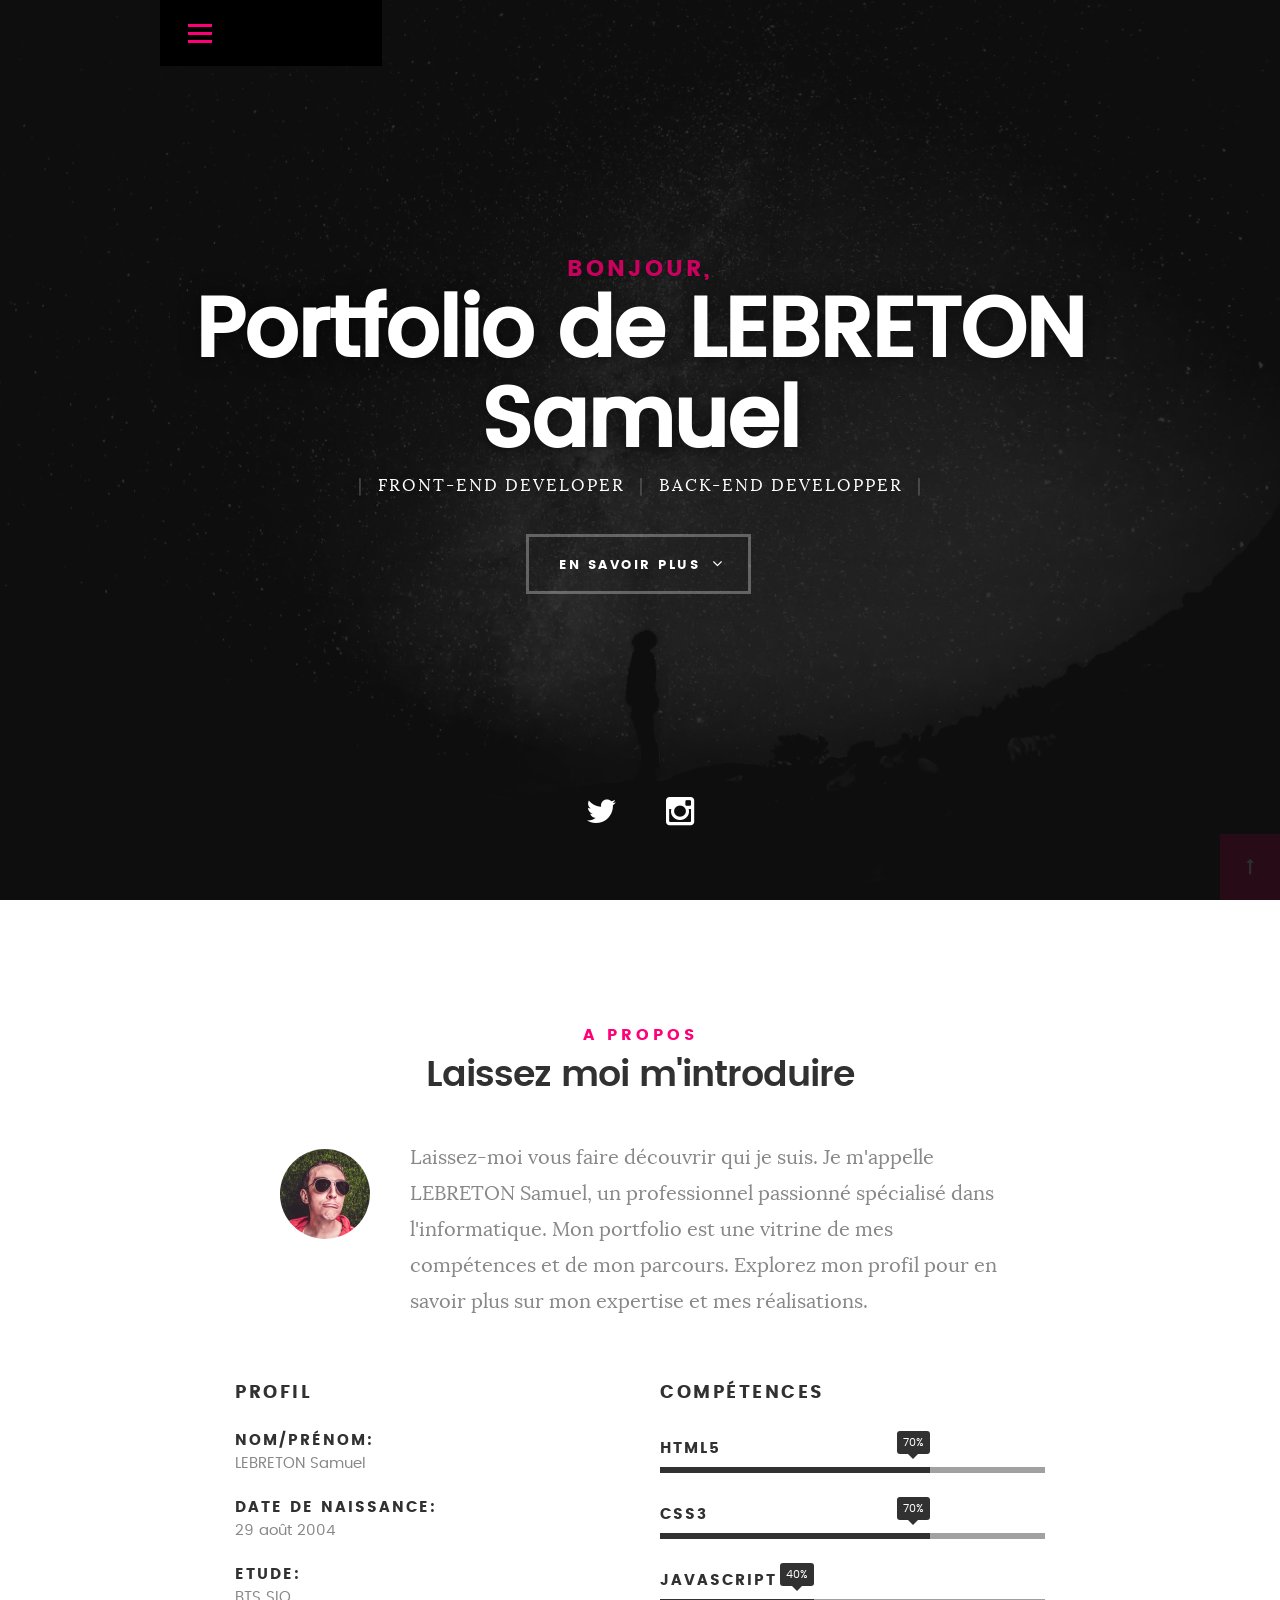
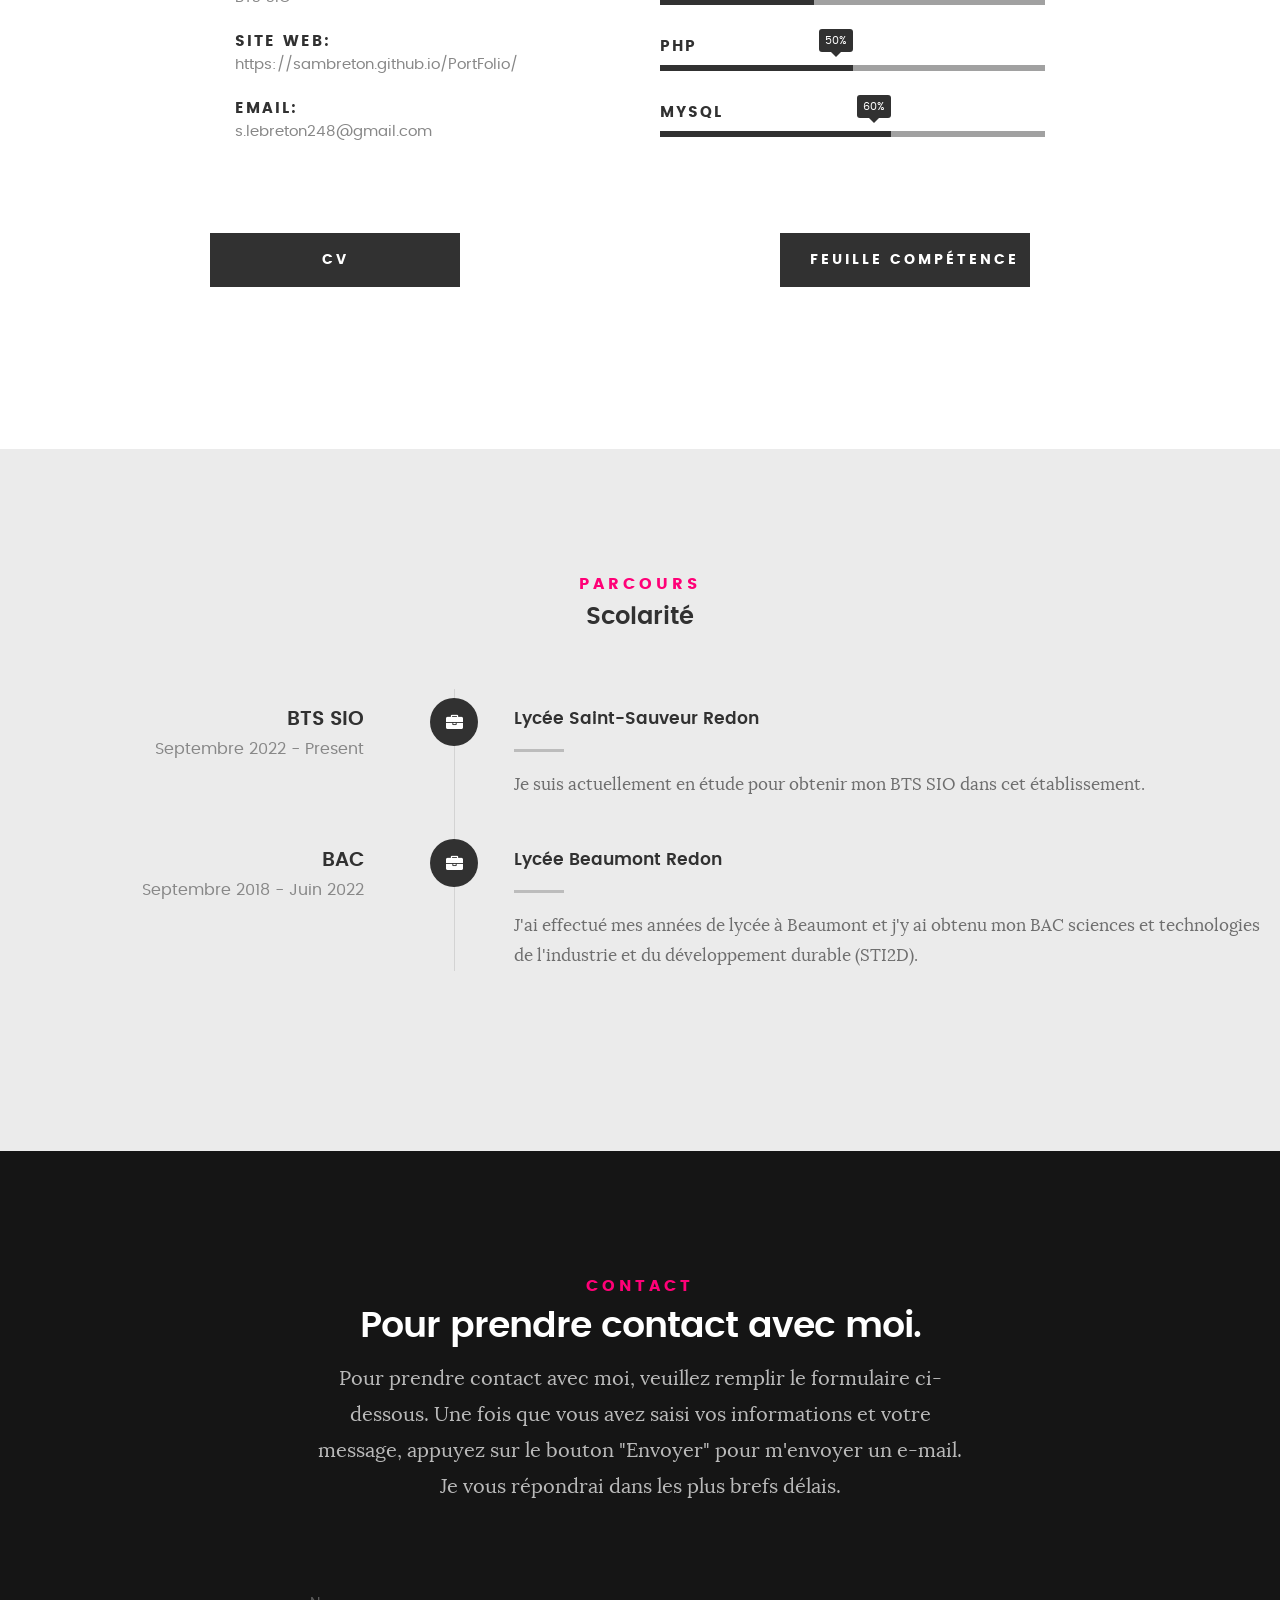
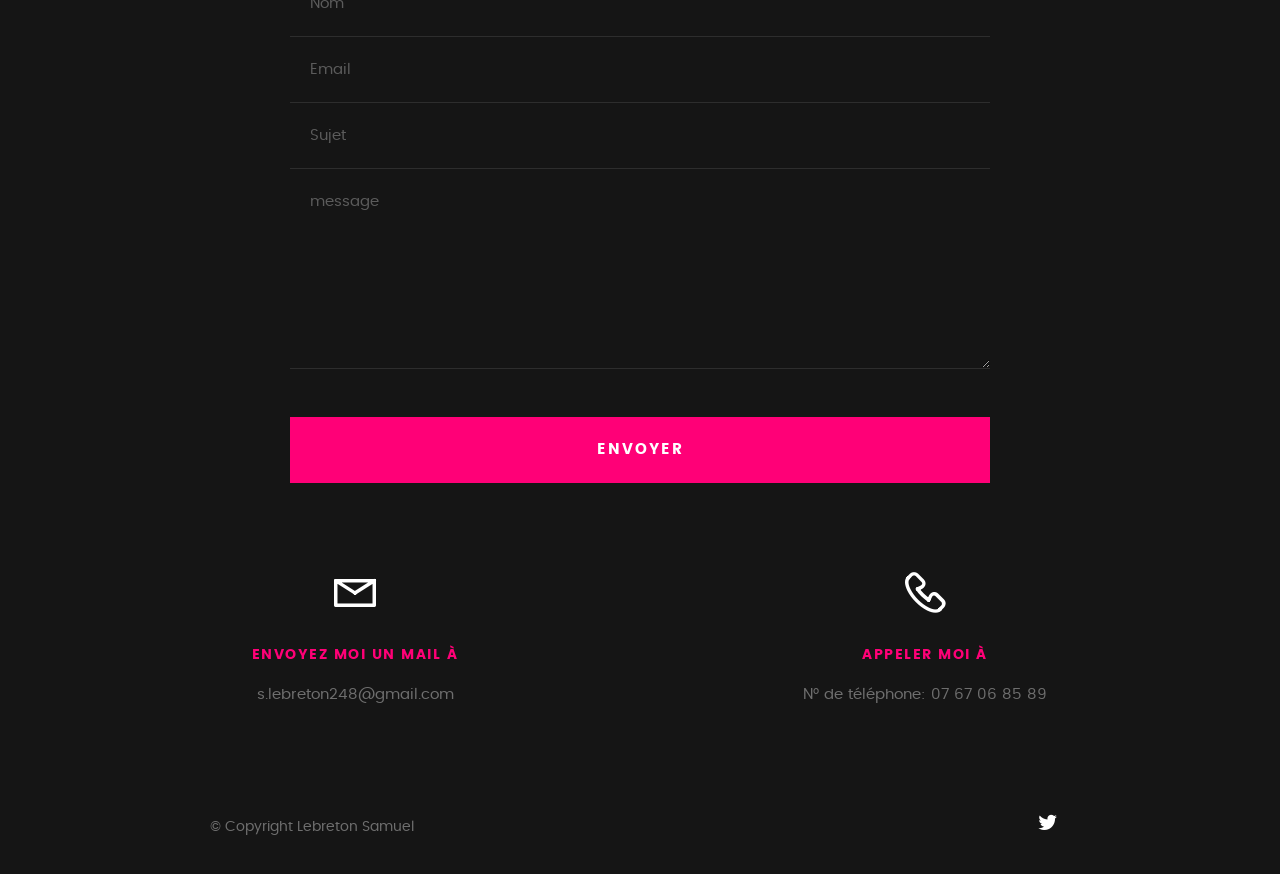
==== commit ee024da5: "index.html-1.8" ====
--- a/index.html
+++ b/index.html
@@ -116,7 +116,6 @@
    		<div class="col-six tab-full">
 
    			<h3>Profil</h3>
-   			<p>Lorem ipsum Qui veniam ut consequat ex ullamco nulla in non ut esse in magna sint minim officia consectetur nisi commodo ea magna pariatur nisi cillum.</p>
 
    			<ul class="info-list">
    				<li>
@@ -147,7 +146,6 @@
    		<div class="col-six tab-full">
 
    			<h3>Compétences</h3>
-   			<p>Lorem ipsum Qui veniam ut consequat ex ullamco nulla in non ut esse in magna sint minim officia consectetur nisi commodo ea magna pariatur nisi cillum.</p>
 
 				<ul class="skill-bars">
 				   <li>
@@ -179,9 +177,12 @@
    	</div>
 
    	<div class="row button-section">
-   		<div class="col-twelve">
-   			<a href="#" title="Download CV" class="button button-primary">Télécharger CV</a>
-   		</div>   		
+		<div class="col-six">
+			<a href="https://drive.google.com/file/d/1yAxdOgDfMYhn5-WO5pJfa4GXIrbCOOU-/view?usp=drive_link" title="Télécharger CV" class="button button-primary btn-lg">CV</a>
+		</div>
+		<div class="col-six">
+			<a href="chemin/vers/votre/cv.pdf" title="Télécharger Porte feuille de Compétence" class="button button-primary btn-lg">Feuille Compétence</a>
+		</div>	
    	</div>
 
    </section> <!-- /process-->    
@@ -231,7 +232,7 @@
 	   				</div>
 
 	   				<div class="timeline-header">
-	   					<h3>BAC STI2D</h3>
+	   					<h3>BAC</h3>
 	   					<p>Septembre 2018 - Juin 2022</p>
 	   				</div>
 
@@ -272,7 +273,7 @@
    		<div class="col-twelve">
 
             <!-- form -->
-            <form name="contactForm" id="contactForm" method="post" action="">
+            <form action="s.lebreton248@gmail.com" method="post" enctype="text/plain">
       			<fieldset>
 
                   <div class="form-field">
@@ -303,7 +304,8 @@
       		</form> <!-- Form End -->
 
             <!-- contact-warning -->
-            <div id="message-warning">            	
+            <div id="message-warning">
+				<i class="fa fa-check"></i>Votre message n'a pas bien été envoyé. Veuillez réessayer!<br>            	
             </div>            
             <!-- contact-success -->
       		<div id="message-success">
@@ -364,8 +366,7 @@
 
       		<div class="col-six tab-full">
 				<div class="copyright">
-						<span>© Copyright Lebreton Samuel</span> 
-						<span>Designer par <a href="http://www.styleshout.com/">styleshout</a></span>	         	
+						<span>© Copyright Lebreton Samuel</span>          	
 					</div>		                  
 				</div>
 
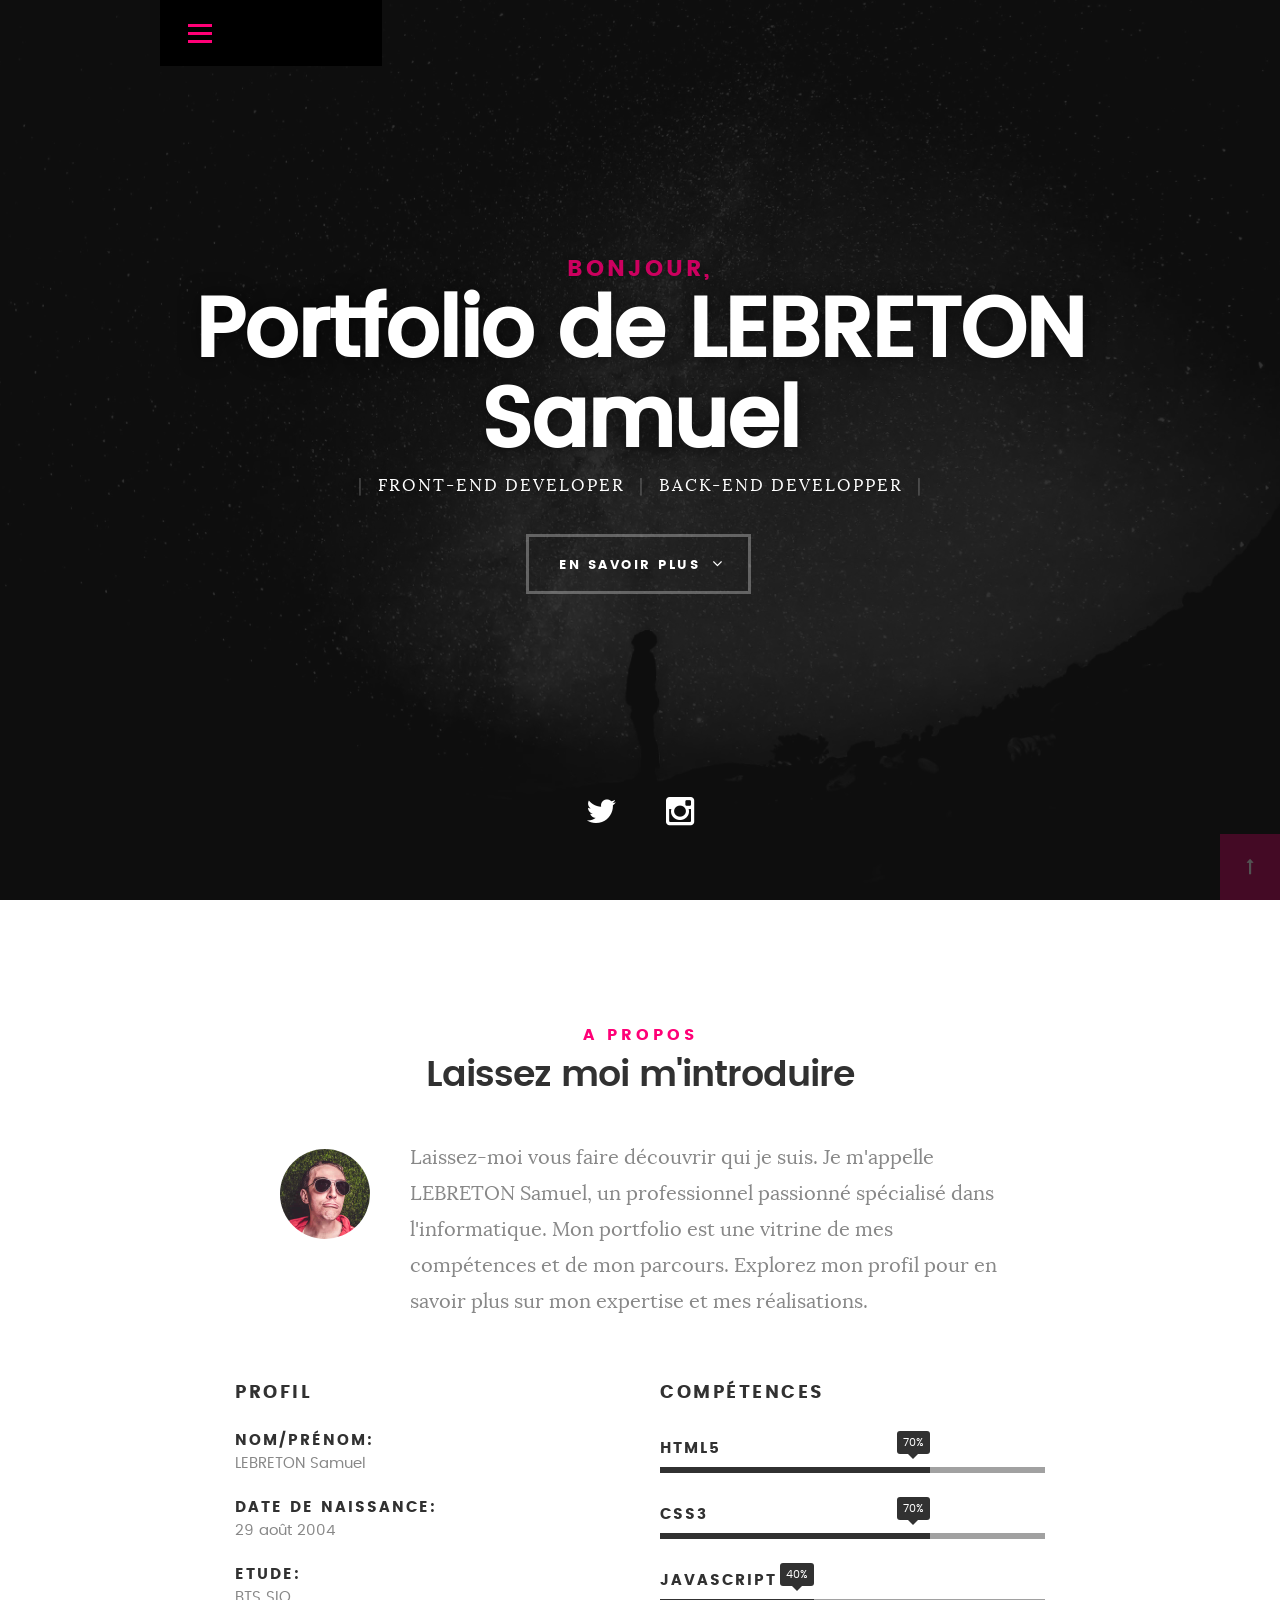
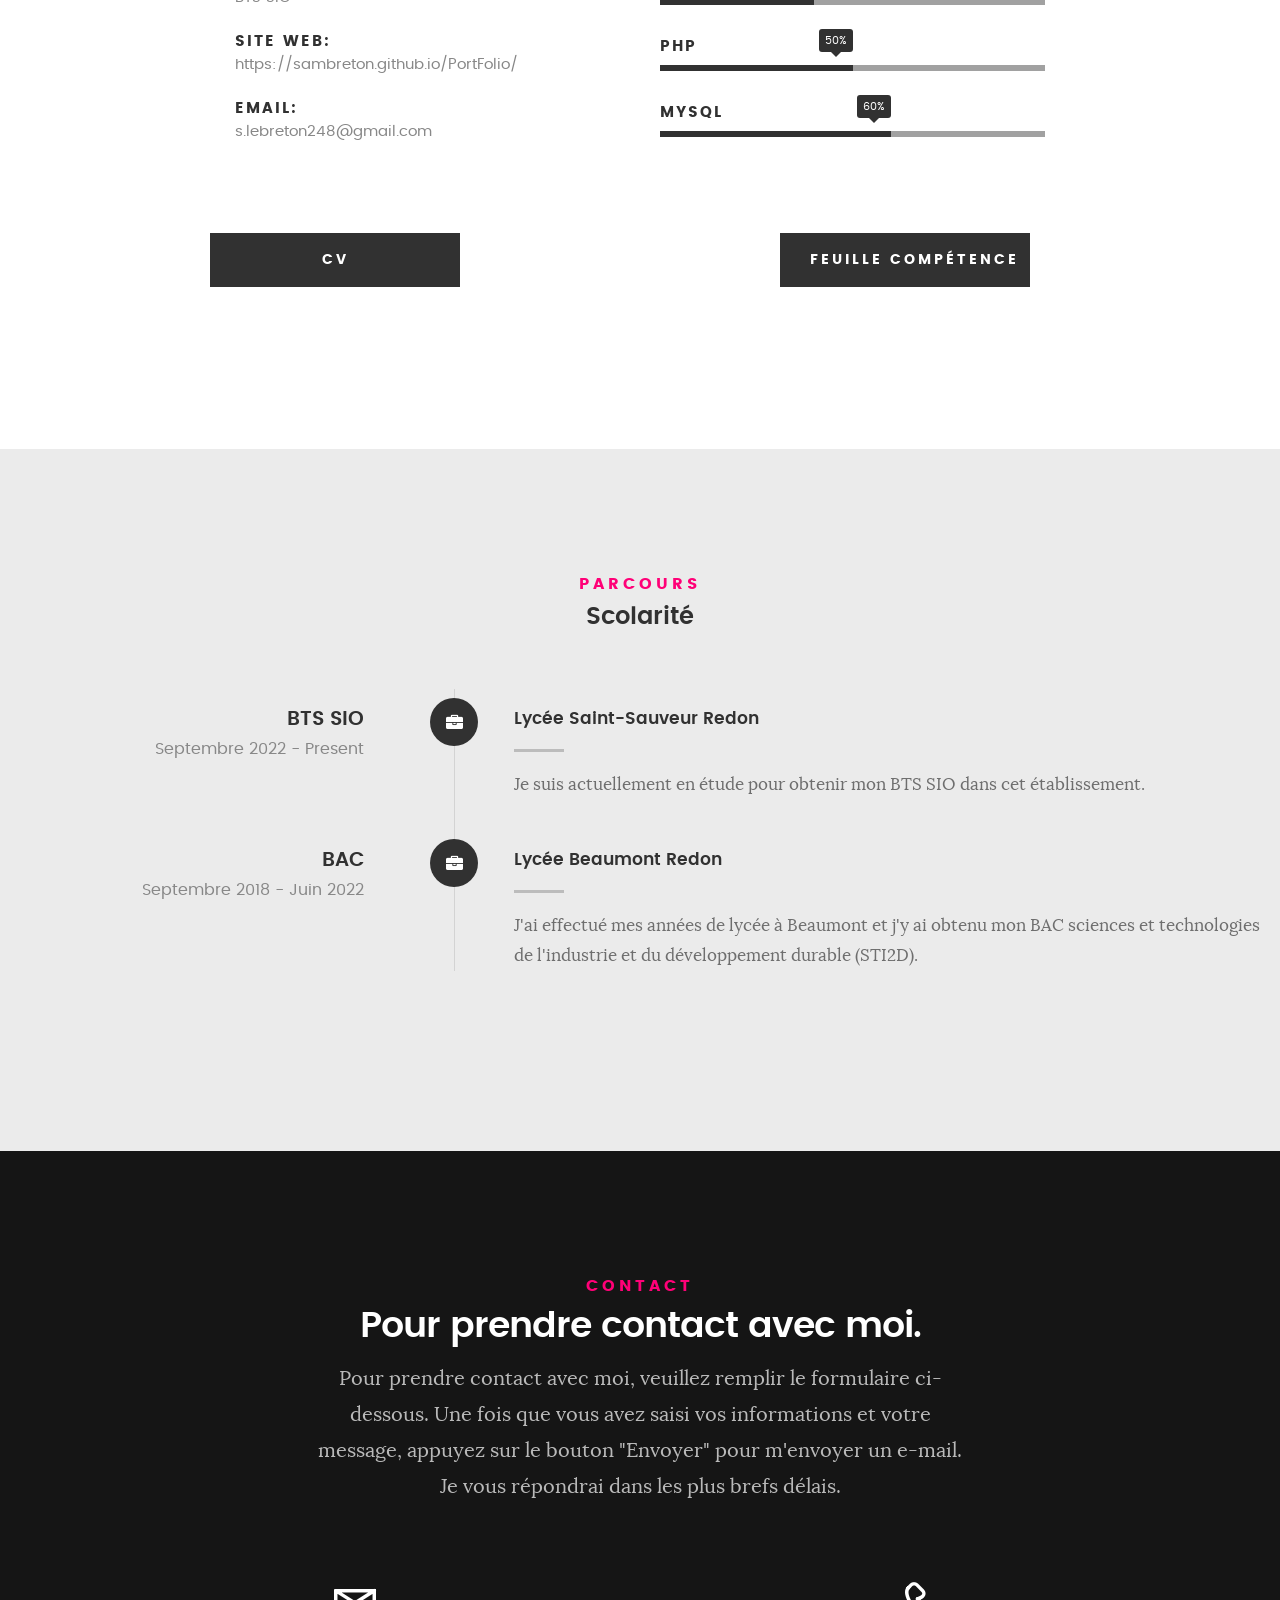
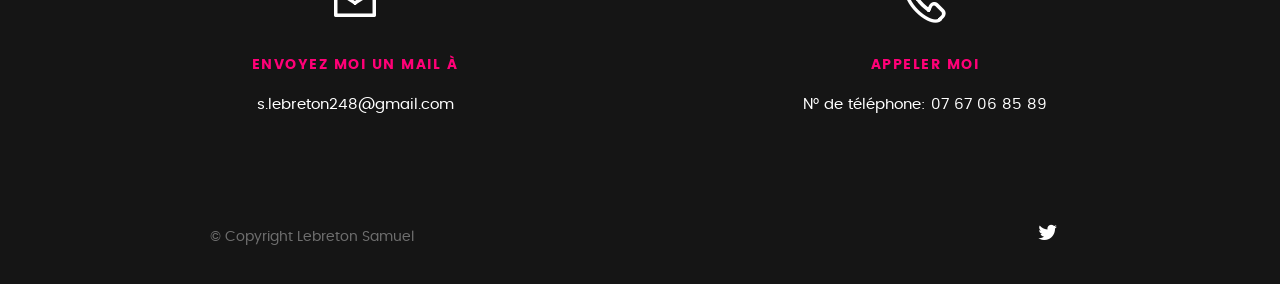
==== commit 04cc8c43: "index.html-1.9" ====
--- a/index.html
+++ b/index.html
@@ -266,55 +266,7 @@
    			<p class="lead">Pour prendre contact avec moi, veuillez remplir le formulaire ci-dessous. Une fois que vous avez saisi vos informations et votre message, appuyez sur le bouton "Envoyer" pour m'envoyer un e-mail. Je vous répondrai dans les plus brefs délais.</p>
 
    		</div> 
-   	</div> <!-- /section-intro -->
-
-   	<div class="row contact-form">
-
-   		<div class="col-twelve">
-
-            <!-- form -->
-            <form action="s.lebreton248@gmail.com" method="post" enctype="text/plain">
-      			<fieldset>
-
-                  <div class="form-field">
- 						   <input name="contactName" type="text" id="contactName" placeholder="Nom" value="" minlength="2" required="">
-                  </div>
-                  <div class="form-field">
-	      			   <input name="contactEmail" type="email" id="contactEmail" placeholder="Email" value="" required="">
-	               </div>
-                  <div class="form-field">
-	     				   <input name="contactSubject" type="text" id="contactSubject" placeholder="Sujet" value="">
-	               </div>                       
-                  <div class="form-field">
-	                 	<textarea name="contactMessage" id="contactMessage" placeholder="message" rows="10" cols="50" required=""></textarea>
-	               </div>                      
-                 <div class="form-field">
-                     <button class="submitform">Envoyer</button>
-                     <div id="submit-loader">
-                        <div class="text-loader">Sending...</div>                             
-       				      <div class="s-loader">
-								  	<div class="bounce1"></div>
-								  	<div class="bounce2"></div>
-								  	<div class="bounce3"></div>
-								</div>
-							</div>
-                  </div>
-
-      			</fieldset>
-      		</form> <!-- Form End -->
-
-            <!-- contact-warning -->
-            <div id="message-warning">
-				<i class="fa fa-check"></i>Votre message n'a pas bien été envoyé. Veuillez réessayer!<br>            	
-            </div>            
-            <!-- contact-success -->
-      		<div id="message-success">
-               <i class="fa fa-check"></i>Votre message a bien été envoyé. Merci à vous!<br>
-      		</div>
-
-         </div> <!-- /col-twelve -->
-   		
-   	</div> <!-- /contact-form -->
+   	</div>
 
    	<div class="row contact-info">
 
@@ -326,8 +278,8 @@
 
    			<h5>Envoyez moi un mail à</h5>
 
-   			<p>s.lebreton248@gmail.com		     
-			   </p>
+   			<p><a href="mailto:s.lebreton248@gmail.com" style="color: #ffffff; text-decoration: none;">s.lebreton248@gmail.com		     
+			   </a></p>
 
    		</div>
 
@@ -337,10 +289,9 @@
    				<i class="icon-phone"></i>
    			</div>
 
-   			<h5>Appeler moi à</h5>
-
-   			<p>N° de téléphone: 07 67 06 85 89
-			   </p>
+   			<h5>Appeler moi</h5>
+
+   			<p><a href="tel:0767068589" style="color: #ffffff; text-decoration: none;">N° de téléphone: 07 67 06 85 89</a></p>
 
    		</div>
    	
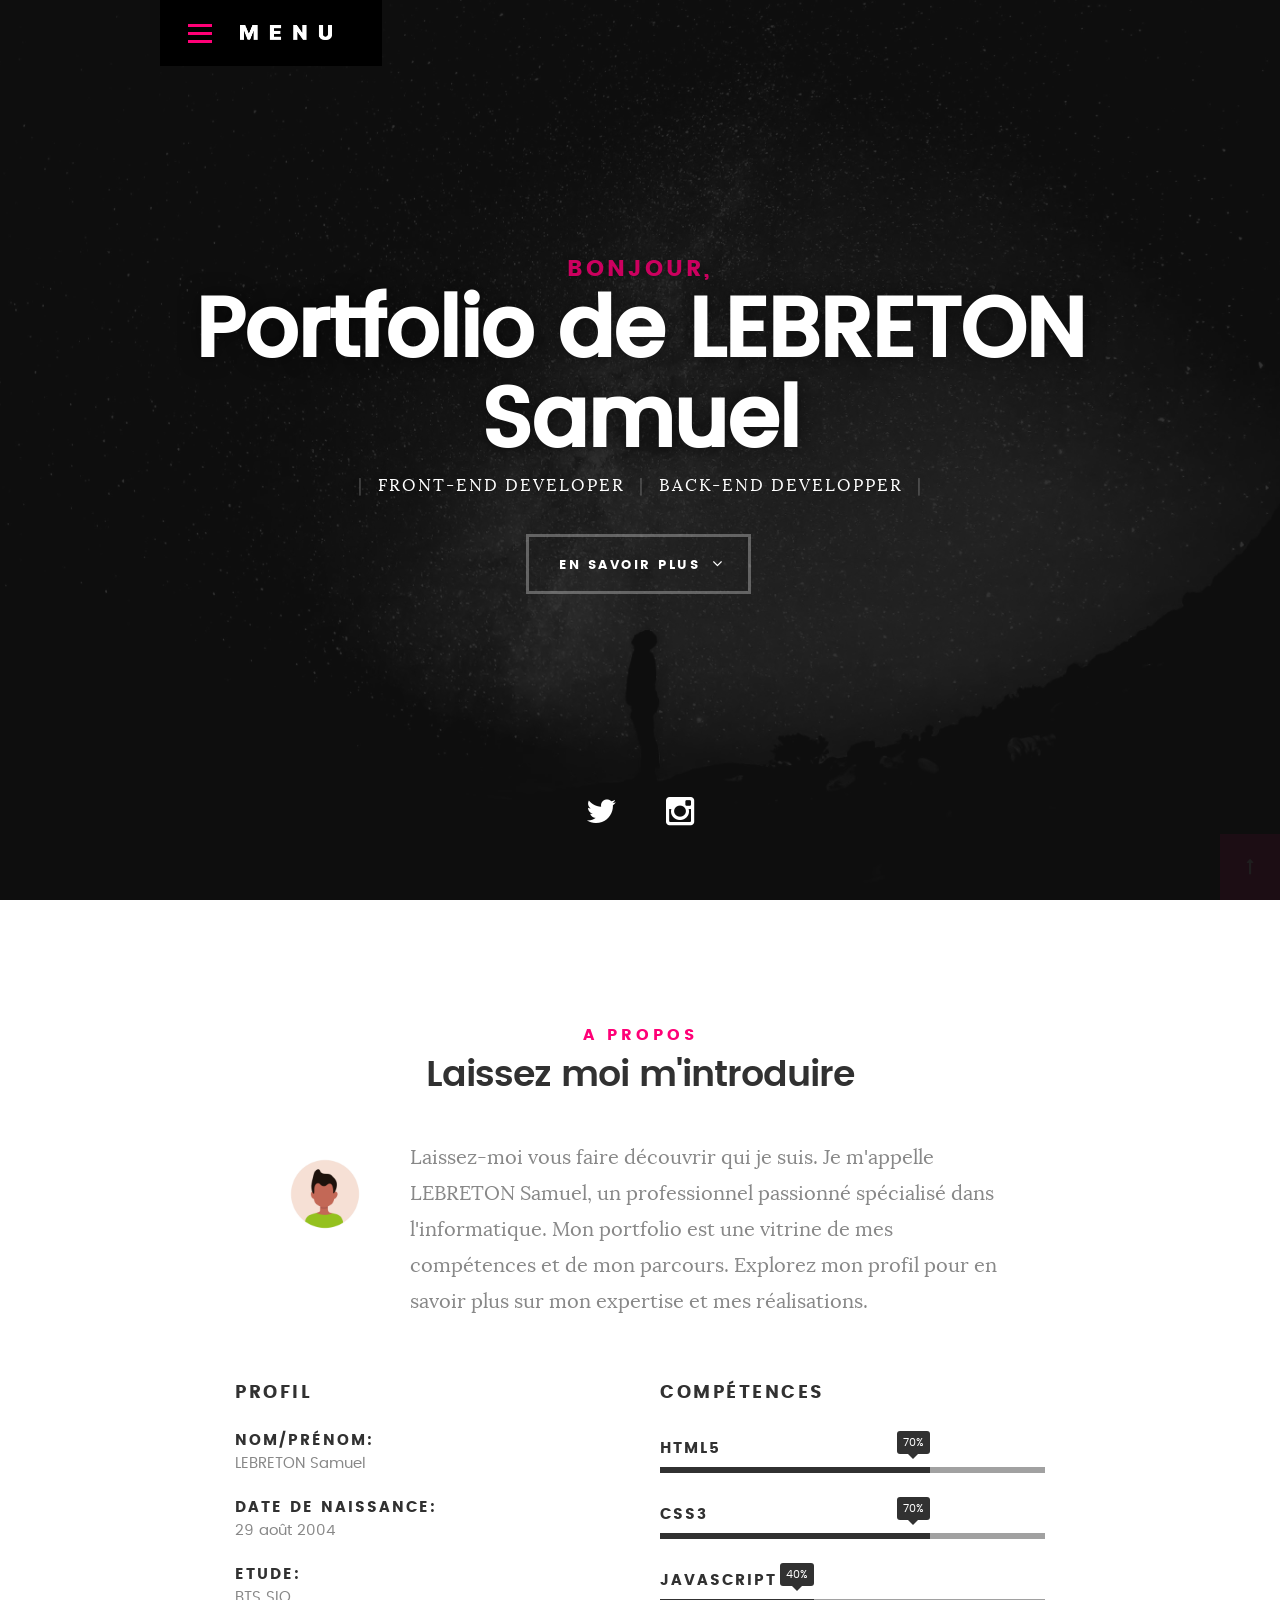
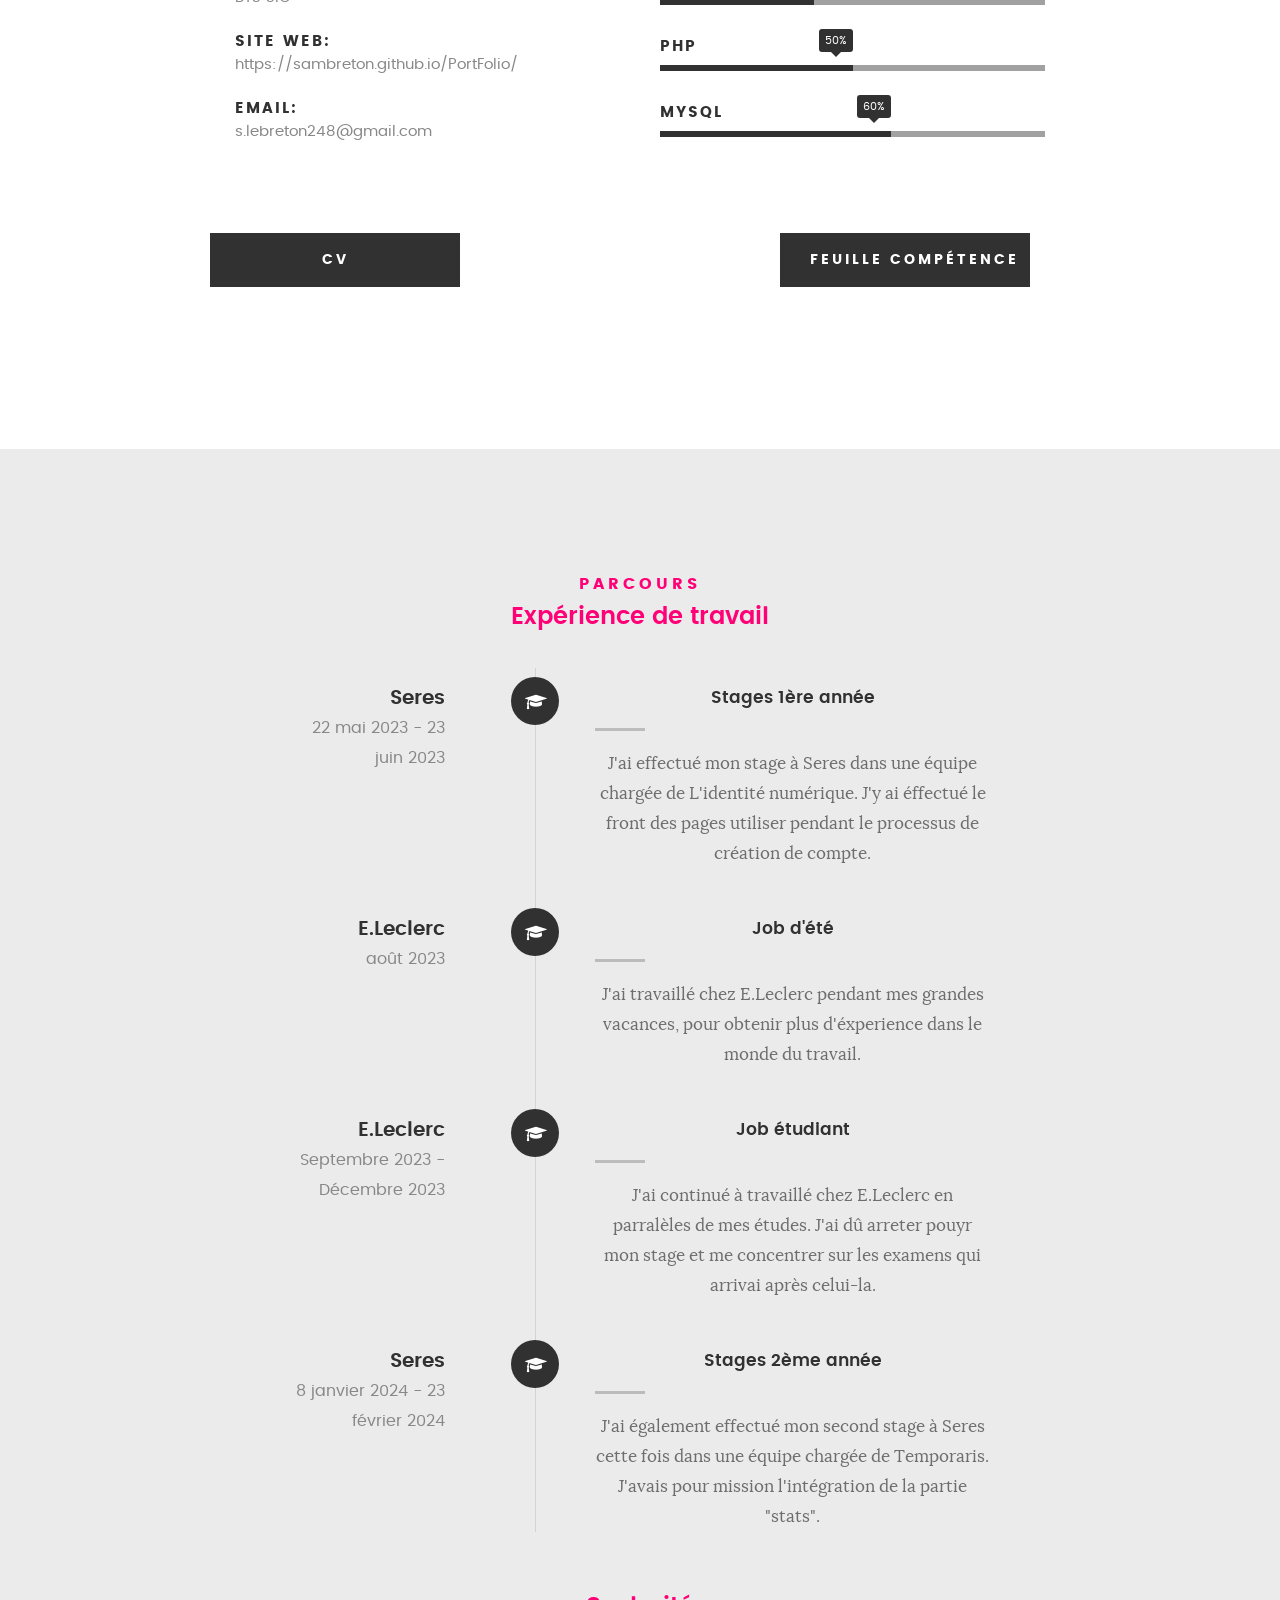
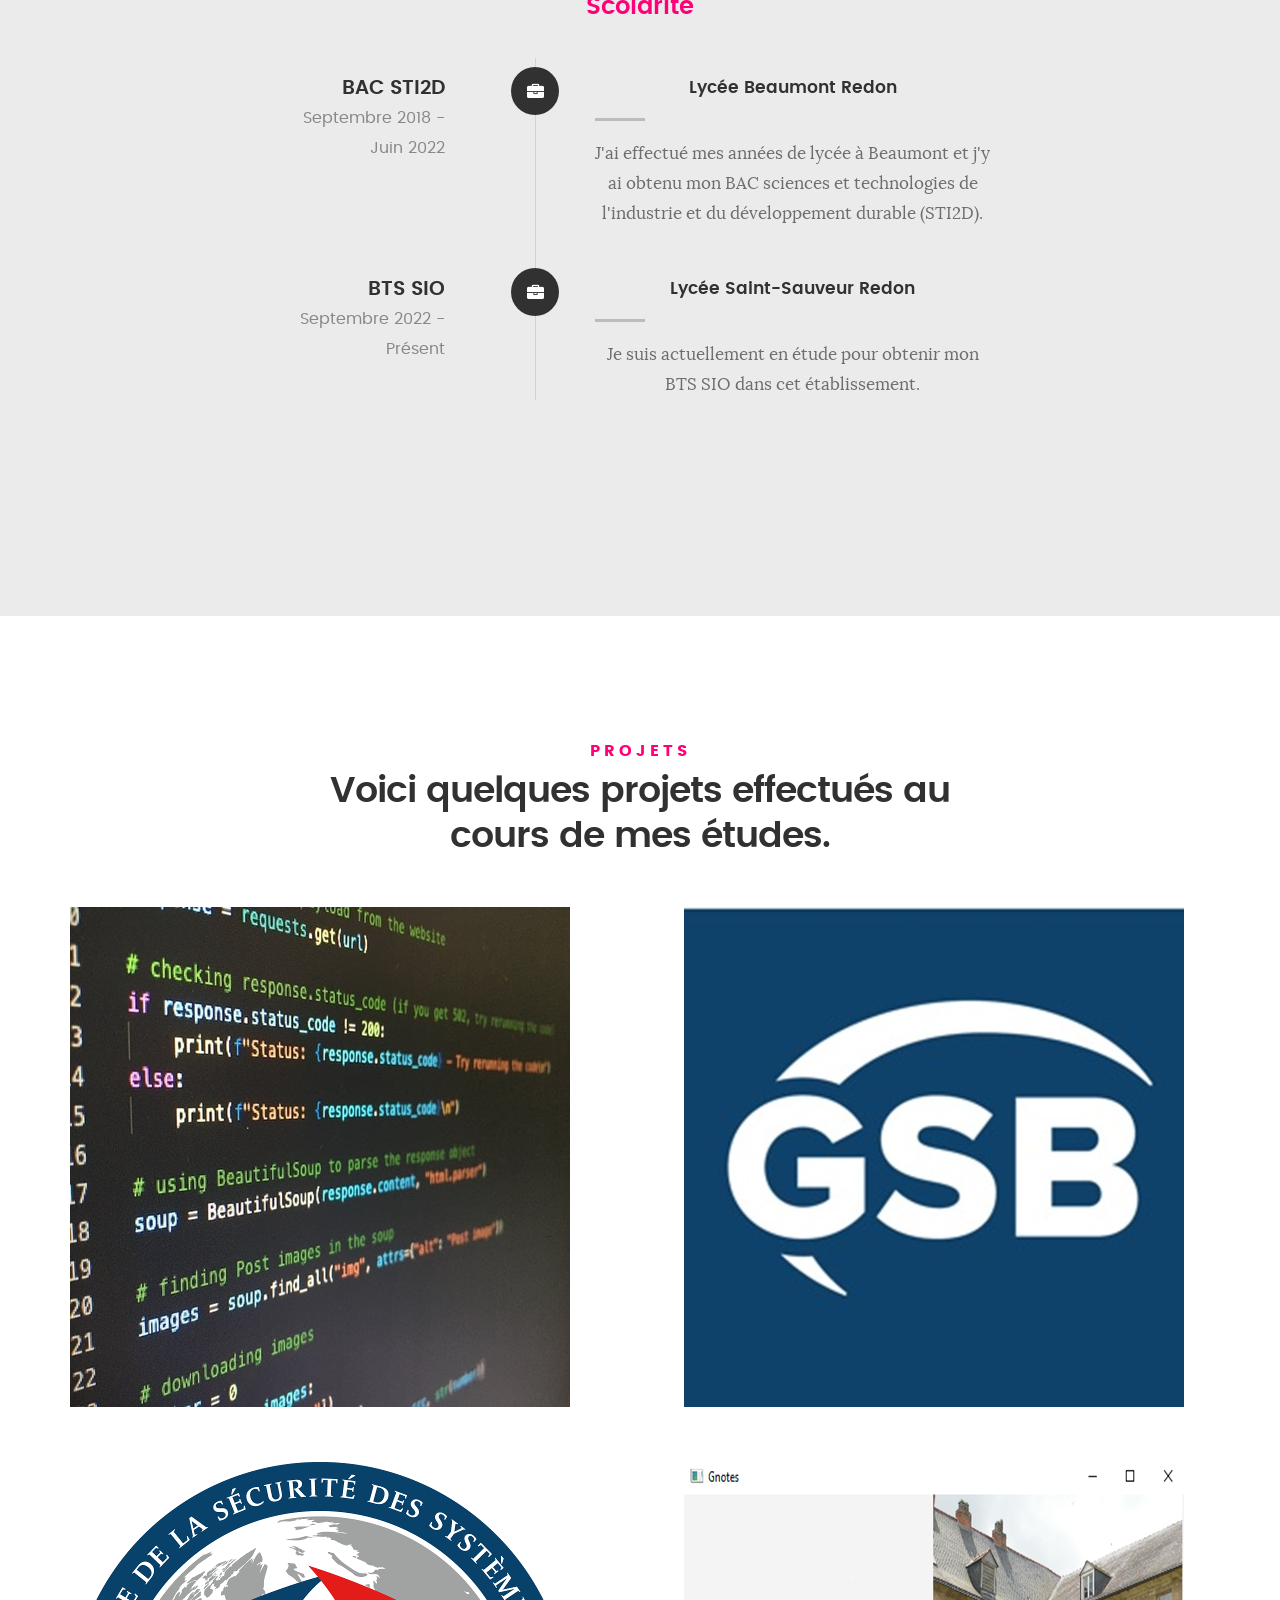
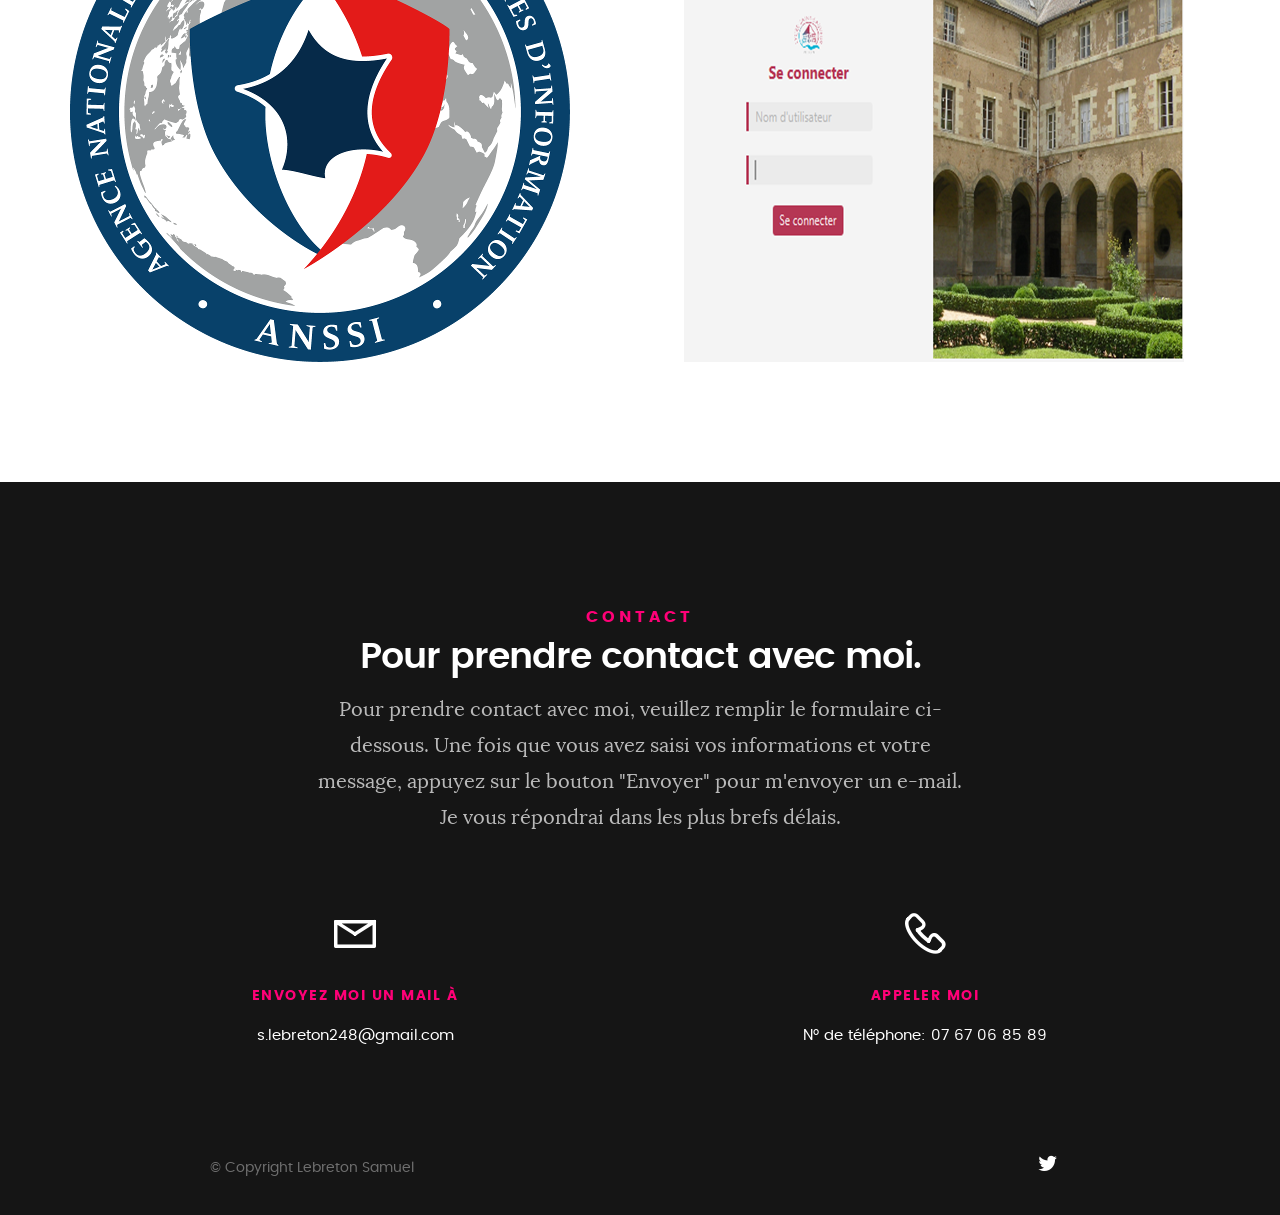
==== commit 0fe4211e: "Add files via upload" ====
--- a/index.html
+++ b/index.html
@@ -41,14 +41,15 @@
    			<a class="menu-toggle" href="#"><span>Menu</span></a>
 
 	   		<div class="logo">
-		         <a href="index.html">KARDS</a>
+		         <a href="index.html">Menu</a>
 		      </div>		      
 
 		   	<nav id="main-nav-wrap">
 					<ul class="main-navigation">
 						<li class="current"><a class="smoothscroll"  href="#intro" title="">Accueil</a></li>
 						<li><a class="smoothscroll"  href="#about" title="">A propos</a></li>
-						<li><a class="smoothscroll"  href="#resume" title="">Parcours</a></li>		
+						<li><a class="smoothscroll"  href="#resume" title="">Parcours</a></li>
+						<li><a class="smoothscroll"  href="#portfolio" title="">Projets</a></li>		
 						<li><a class="smoothscroll"  href="#contact" title="">Contact</a></li>				
 					</ul>
 				</nav>    		
@@ -103,7 +104,7 @@
 
    			<div class="intro-info">
 
-   				<img src="images/profile-pic.jpg" alt="Profile Picture">
+				<img src="images/profile-pic.jpg" alt="Profile Picture">
 
    				<p class="lead">Laissez-moi vous faire découvrir qui je suis. Je m'appelle LEBRETON Samuel, un professionnel passionné spécialisé dans l'informatique. Mon portfolio est une vitrine de mes compétences et de mon parcours. Explorez mon profil pour en savoir plus sur mon expertise et mes réalisations.</p>
    			</div>   			
@@ -178,10 +179,10 @@
 
    	<div class="row button-section">
 		<div class="col-six">
-			<a href="https://drive.google.com/file/d/1yAxdOgDfMYhn5-WO5pJfa4GXIrbCOOU-/view?usp=drive_link" title="Télécharger CV" class="button button-primary btn-lg">CV</a>
+			<a href="https://drive.google.com/file/d/17tPVF54RWWxeHIURew8HBakcJj-u38nt/view?usp=drive_link" title="Télécharger CV" class="button button-primary btn-lg">CV</a>
 		</div>
-		<div class="col-six">
-			<a href="chemin/vers/votre/cv.pdf" title="Télécharger Porte feuille de Compétence" class="button button-primary btn-lg">Feuille Compétence</a>
+		<div class="col-six" style="text-align: center;">
+			<a href="https://docs.google.com/spreadsheets/d/1w1703HE0tHY3fNOHC0V7KqAf7aVBmRjE/edit?usp=drive_link&ouid=112303245072744066873&rtpof=true&sd=true" title="Télécharger Porte feuille de Compétence" class="button button-primary btn-lg">Feuille Compétence</a>
 		</div>	
    	</div>
 
@@ -196,62 +197,311 @@
    		<div class="col-twelve">
 
    			<h5>Parcours</h5>
-   		</div>   		
-
-
-   			<h2>Scolarité</h2>
-
-   		</div> <!-- /resume-header -->
-
-   		<div class="col-twelve" style="float: none;">
-
-   			<div class="timeline-wrap">
-
-   				<div class="timeline-block">
-
-	   				<div class="timeline-ico">
-	   					<i class="fa fa-briefcase"></i>
-	   				</div>
-
-	   				<div class="timeline-header">
-	   					<h3>BTS SIO</h3>
-	   					<p>Septembre 2022 - Present</p>
-	   				</div>
-
-	   				<div class="timeline-content">
-	   					<h4>Lycée Saint-Sauveur Redon</h4>
-	   					<p>Je suis actuellement en étude pour obtenir mon BTS SIO dans cet établissement.</p>
-	   				</div>
-
-	   			</div> <!-- /timeline-block -->
-
-	   			<div class="timeline-block">
-
-	   				<div class="timeline-ico">
-	   					<i class="fa fa-briefcase"></i>
-	   				</div>
-
-	   				<div class="timeline-header">
-	   					<h3>BAC</h3>
-	   					<p>Septembre 2018 - Juin 2022</p>
-	   				</div>
-
-	   				<div class="timeline-content">
-	   					<h4>Lycée Beaumont Redon</h4>
-	   					<p>J'ai effectué mes années de lycée à Beaumont et j'y ai obtenu mon BAC sciences et technologies de l'industrie et du développement durable (STI2D).</p>
-	   				</div>
-
-	   			</div> <!-- /timeline-block -->
-
-   			</div> <!-- /timeline-wrap -->   			
-
-   		</div> <!-- /col-twelve -->
-   		
-   	</div> <!-- /resume-timeline -->
+
+   		</div>  
+		
+		   <div class="row resume-timeline">
+
+			<div class="col-twelve resume-header">
+ 
+				<h2>Expérience de travail</h2>
+ 
+			</div> <!-- /resume-header -->
+ 
+			<div class="col-twelve">
+ 
+				<div class="timeline-wrap">
+ 
+					<div class="timeline-block">
+ 
+						<div class="timeline-ico">
+							<i class="fa fa-graduation-cap"></i>
+						</div>
+ 
+						<div class="timeline-header">
+							<h3>Seres</h3>
+							<p>22 mai 2023 - 23 juin 2023</p>
+						</div>
+ 
+						<div class="timeline-content">
+							<h4>Stages 1ère année</h4>
+							<p>J'ai effectué mon stage à Seres dans une équipe chargée de L'identité numérique. J'y ai éffectué le front des pages utiliser pendant le processus de création de compte.</p>
+						</div>
+ 
+					</div> <!-- /timeline-block -->
+ 
+					<div class="timeline-block">
+ 
+						<div class="timeline-ico">
+							<i class="fa fa-graduation-cap"></i>
+						</div>
+ 
+						<div class="timeline-header">
+							<h3>E.Leclerc</h3>
+							<p>août 2023</p>
+						</div>
+ 
+						<div class="timeline-content">
+							<h4>Job d'été</h4>
+							<p>J'ai travaillé chez E.Leclerc pendant mes grandes vacances, pour obtenir plus d'éxperience dans le monde du travail.</p>
+						</div>
+ 
+					</div> <!-- /timeline-block -->
+ 
+					<div class="timeline-block">
+ 
+						<div class="timeline-ico">
+							<i class="fa fa-graduation-cap"></i>
+						</div>
+ 
+						<div class="timeline-header">
+							<h3>E.Leclerc</h3>
+							<p>Septembre 2023 -Décembre 2023</p>
+						</div>
+ 
+						<div class="timeline-content">
+							<h4>Job étudiant</h4>
+							<p>J'ai continué à travaillé chez E.Leclerc en parralèles de mes études. J'ai dû arreter pouyr mon stage et me concentrer sur les examens qui arrivai après celui-la.</p>
+						</div>
+ 
+					</div> <!-- /timeline-block -->
+
+					<div class="timeline-block">
+ 
+						<div class="timeline-ico">
+							<i class="fa fa-graduation-cap"></i>
+						</div>
+ 
+						<div class="timeline-header">
+							<h3>Seres</h3>
+							<p>8 janvier 2024 - 23 février 2024</p>
+						</div>
+ 
+						<div class="timeline-content">
+							<h4>Stages 2ème année</h4>
+							<p>J'ai également effectué mon second stage à Seres cette fois dans une équipe chargée de Temporaris. J'avais pour mission l'intégration de la partie "stats".</p>
+						</div>
+ 
+					</div> <!-- /timeline-block -->
+ 
+				</div> <!-- /timeline-wrap -->   			
+ 
+			</div> <!-- /col-twelve -->
+			
+		</div> <!-- /resume-timeline -->
+		
+		<div class="row resume-timeline">
+ 
+			<div class="col-twelve resume-header">
+ 
+				<h2>Scolarité</h2>
+ 
+			</div> <!-- /resume-header -->
+ 
+			<div class="col-twelve">
+ 
+				<div class="timeline-wrap">
+ 
+					<div class="timeline-block">
+ 
+						<div class="timeline-ico">
+							<i class="fa fa-briefcase"></i>
+						</div>
+ 
+						<div class="timeline-header">
+							<h3>BAC STI2D</h3>
+							<p>Septembre 2018 - Juin 2022</p>
+						</div>
+ 
+						<div class="timeline-content">
+							<h4>Lycée Beaumont Redon</h4>
+							<p>J'ai effectué mes années de lycée à Beaumont et j'y ai obtenu mon BAC sciences et technologies de l'industrie et du développement durable (STI2D).</p>
+						</div>
+ 
+					</div> <!-- /timeline-block -->
+
+					<div class="timeline-block">
+ 
+						<div class="timeline-ico">
+							<i class="fa fa-briefcase"></i>
+						</div>
+ 
+						<div class="timeline-header">
+							<h3>BTS SIO</h3>
+							<p>Septembre 2022 - Présent</p>
+						</div>
+ 
+						<div class="timeline-content">
+							<h4>Lycée Saint-Sauveur Redon</h4>
+							<p>Je suis actuellement en étude pour obtenir mon BTS SIO dans cet établissement.</p>
+						</div>
+ 
+					</div> <!-- /timeline-block -->
+ 
+				</div> <!-- /timeline-wrap -->   			
+ 
+			</div> <!-- /col-twelve -->
+			
+		</div> <!-- /resume-timeline -->
+		
 		
 	</section> <!-- /features -->
 
 
+	<!-- Portfolio Section
+   ================================================== -->
+   <section id="portfolio">
+
+	<div class="row section-intro">
+	   <div class="col-twelve">
+
+		   <h5>Projets</h5>
+		   <h1>Voici quelques projets effectués au cours de mes études.</h1>
+
+	   </div>   		
+   </div> <!-- /section-intro--> 
+
+   <div class="row portfolio-content">
+
+	<div class="col-twelve">
+
+		<div class="row" style="margin-bottom: 5%;">
+			<div class="bgrid folio-item" style="margin-right: 10%;">
+				<div class="item-wrap">
+					<img src="images/portfolio/python.jpeg" alt="python">
+					<a href="#modal-01" class="overlay">
+						<div class="folio-item-table">
+							<div class="folio-item-cell">
+								<h3 class="folio-title">Python</h3>
+								<span class="folio-types">Developpement</span>
+							</div>
+						</div>
+					</a>
+				</div>
+			</div>
+			<div class="bgrid folio-item" style="margin-right: 10px;">
+				<div class="item-wrap">
+					<img src="images/portfolio/gsb.jpg" alt="Shutterbug">
+					<a href="#modal-02" class="overlay">
+						<div class="folio-item-table">
+							<div class="folio-item-cell">
+								<h3 class="folio-title">GSB</h3>
+								<span class="folio-types">Developpement</span>
+							</div>
+						</div>
+					</a>
+				</div>
+			</div>
+		</div>
+	
+		<!-- Deuxième groupe d'éléments -->
+		<div class="row">
+			<div class="bgrid folio-item" style="margin-right: 10%;">
+				<div class="item-wrap">
+					<img src="images/portfolio/mooc.png" alt="Beetle">
+					<a href="#modal-03" class="overlay">
+						<div class="folio-item-table">
+							<div class="folio-item-cell">
+								<h3 class="folio-title">MOOC</h3>
+								<span class="folio-types">Certification</span>
+							</div>
+						</div>
+					</a>
+				</div>
+			</div>
+			<div class="bgrid folio-item">
+				<div class="item-wrap">
+					<img src="images/portfolio/Gnote.png" alt="Lighthouse">
+					<a href="#modal-04" class="overlay">
+						<div class="folio-item-table">
+							<div class="folio-item-cell">
+								<h3 class="folio-title">GNote</h3>
+								<span class="folio-types">Developpement</span>
+							</div>
+						</div>
+					</a>
+				</div>
+			</div>
+		</div>
+	</div>
+	
+
+
+			<!-- modal popups - begin
+			============================================================= -->
+			<div id="modal-01" class="popup-modal slider mfp-hide" style="text-align: center; padding-top: 20px;">
+				<div class="media">
+					<img src="images/portfolio/python.jpeg" alt="" style="display: inline-block;">
+				</div>
+				<div class="description-box">
+					<h4>Python</h4>
+					<p>Proin gravida nibh vel velit auctor aliquet. Aenean sollicitudin, lorem quis bibendum auctor, nisi elit consequat ipsum, nec sagittis sem nibh id elit.</p>
+					<div class="categories">Web Development</div>
+				</div>
+				<div class="link-box">
+					<a href="http://www.behance.net">Details</a>
+					<a href="#" class="popup-modal-dismiss">Close</a>
+				</div>
+			</div> <!-- /modal-01 -->
+			
+			<div id="modal-02" class="popup-modal slider mfp-hide" style="text-align: center; padding-top: 20px;">
+				<div class="media">
+					<img src="images/portfolio/gsb.jpg" alt="" style="display: inline-block;">
+				</div>
+				<div class="description-box">
+					<h4>GSB</h4>
+					<p>Proin gravida nibh vel velit auctor aliquet. Aenean sollicitudin, lorem quis bibendum auctor, nisi elit consequat ipsum, nec sagittis sem nibh id elit.</p>
+					<div class="categories">Web Design</div>
+				</div>
+				<div class="link-box">
+					<a href="http://www.behance.net">Details</a>
+					<a href="#" class="popup-modal-dismiss">Close</a>
+				</div>
+			</div> <!-- /modal-02 -->
+			
+			<div id="modal-03" class="popup-modal slider mfp-hide" style="text-align: center; padding-top: 20px;">
+				<div class="media">
+					<img src="images/portfolio/mooc.png" alt="" style="display: inline-block;">
+				</div>
+				<div class="description-box">
+					<h4>MOOC</h4>
+					<p>Proin gravida nibh vel velit auctor aliquet. Aenean sollicitudin, lorem quis bibendum auctor, nisi elit consequat ipsum, nec sagittis sem nibh id elit.</p>
+					<div class="categories">Web Design</div>
+				</div>
+				<div class="link-box">
+					<a href="http://www.behance.net">Details</a>
+					<a href="#" class="popup-modal-dismiss">Close</a>
+				</div>
+			</div> <!-- /modal-03 -->
+			
+			<div id="modal-04" class="popup-modal slider mfp-hide" style="text-align: center; padding-top: 20px;">
+				<div class="media">
+					<img src="images/portfolio/Gnote.png" alt="" style="display: inline-block;">
+				</div>
+				<div class="description-box">
+					<h4>GNote</h4>
+					<p>Proin gravida nibh vel velit auctor aliquet. Aenean sollicitudin, lorem quis bibendum auctor, nisi elit consequat ipsum, nec sagittis sem nibh id elit.</p>
+					<div class="categories">Branding</div>
+				</div>
+				<div class="link-box">
+					<a href="http://www.behance.net">Details</a>
+					<a href="#" class="popup-modal-dismiss">Close</a>
+				</div>
+			</div> <!-- /modal-04 -->
+			
+			
+
+
+			   <!-- modal popups - end
+			============================================================= -->
+
+		 </div> <!-- /portfolio-wrapper --> 
+
+	   </div>  <!-- /twelve -->   
+
+   </div> <!-- /portfolio-content --> 
+	
+   </section> <!-- /portfolio --> 
 	
    <!-- contact
    ================================================== -->
--- a/css/base.css
+++ b/css/base.css
@@ -869,4 +869,4 @@
 	text-align: center;
 }
 
-/*# sourceMappingURL=base.css.map */
+/*# sourceMappingURL=base.css.map */
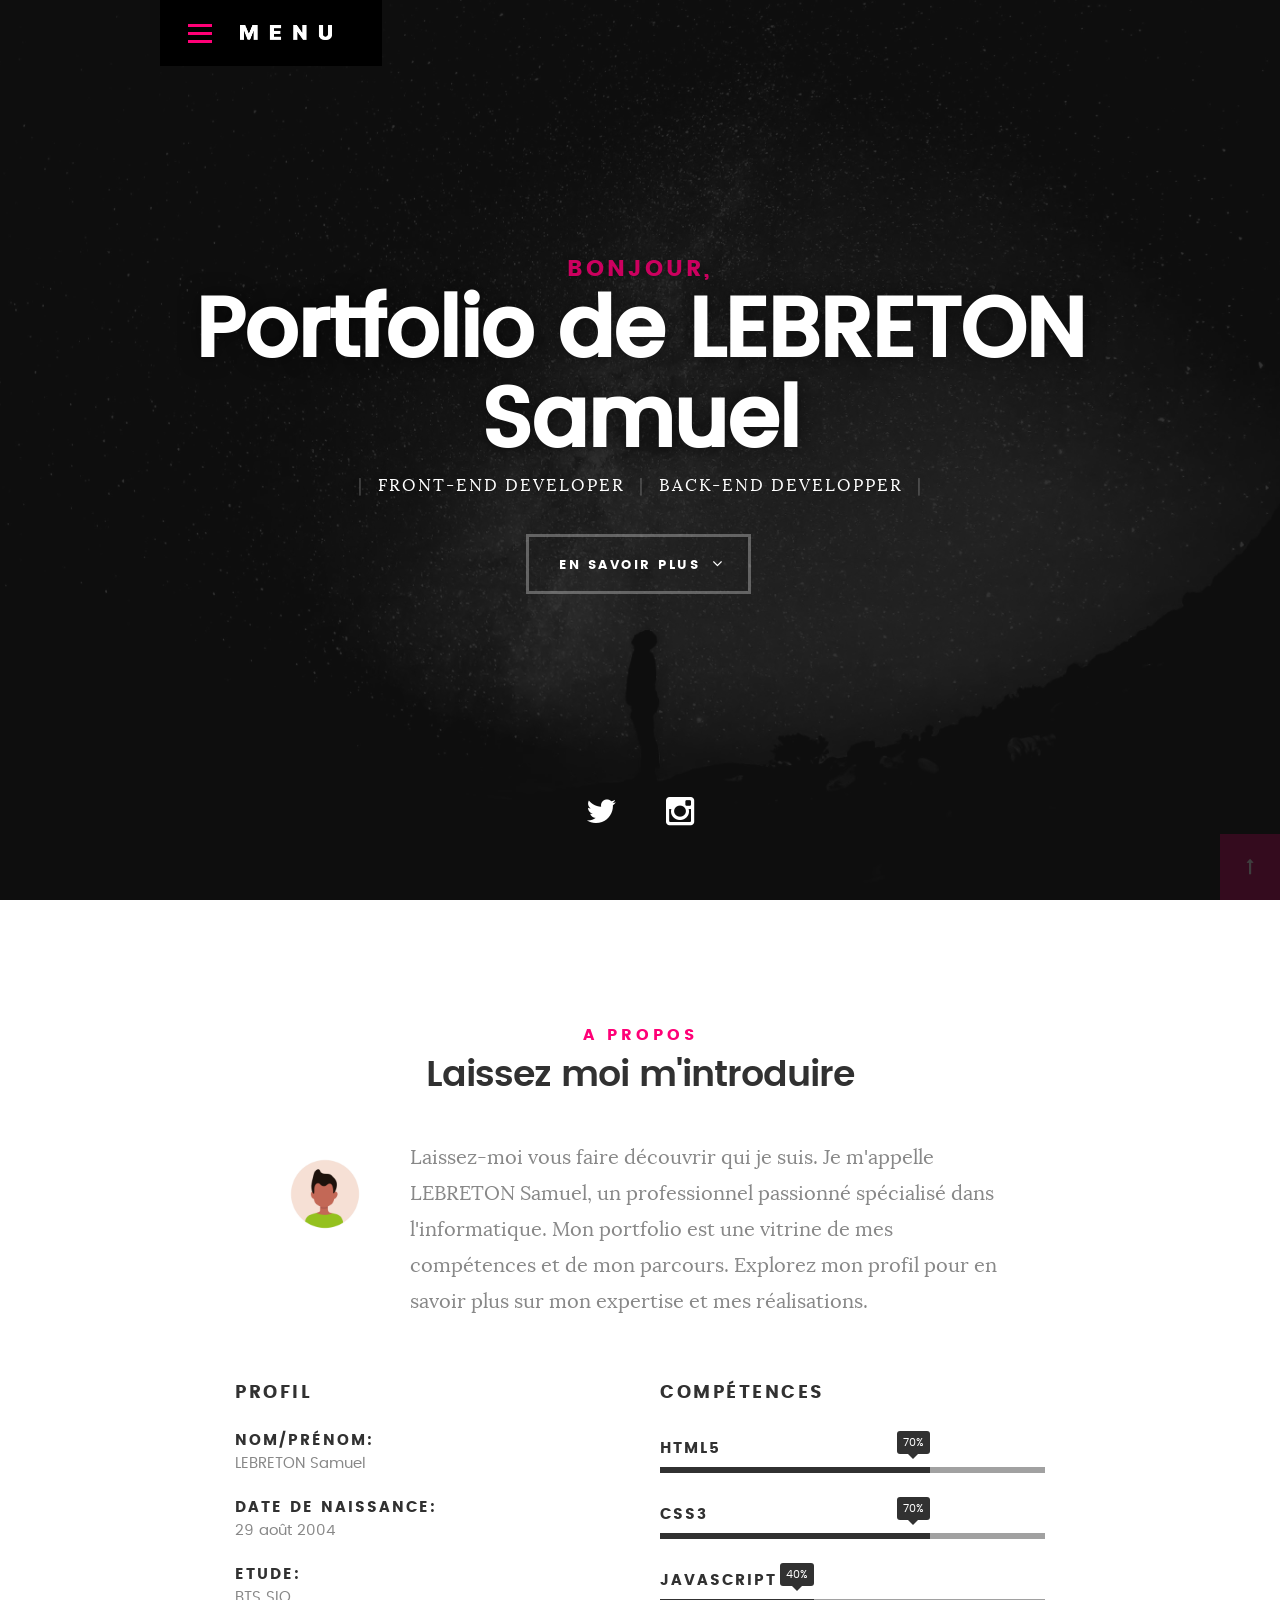
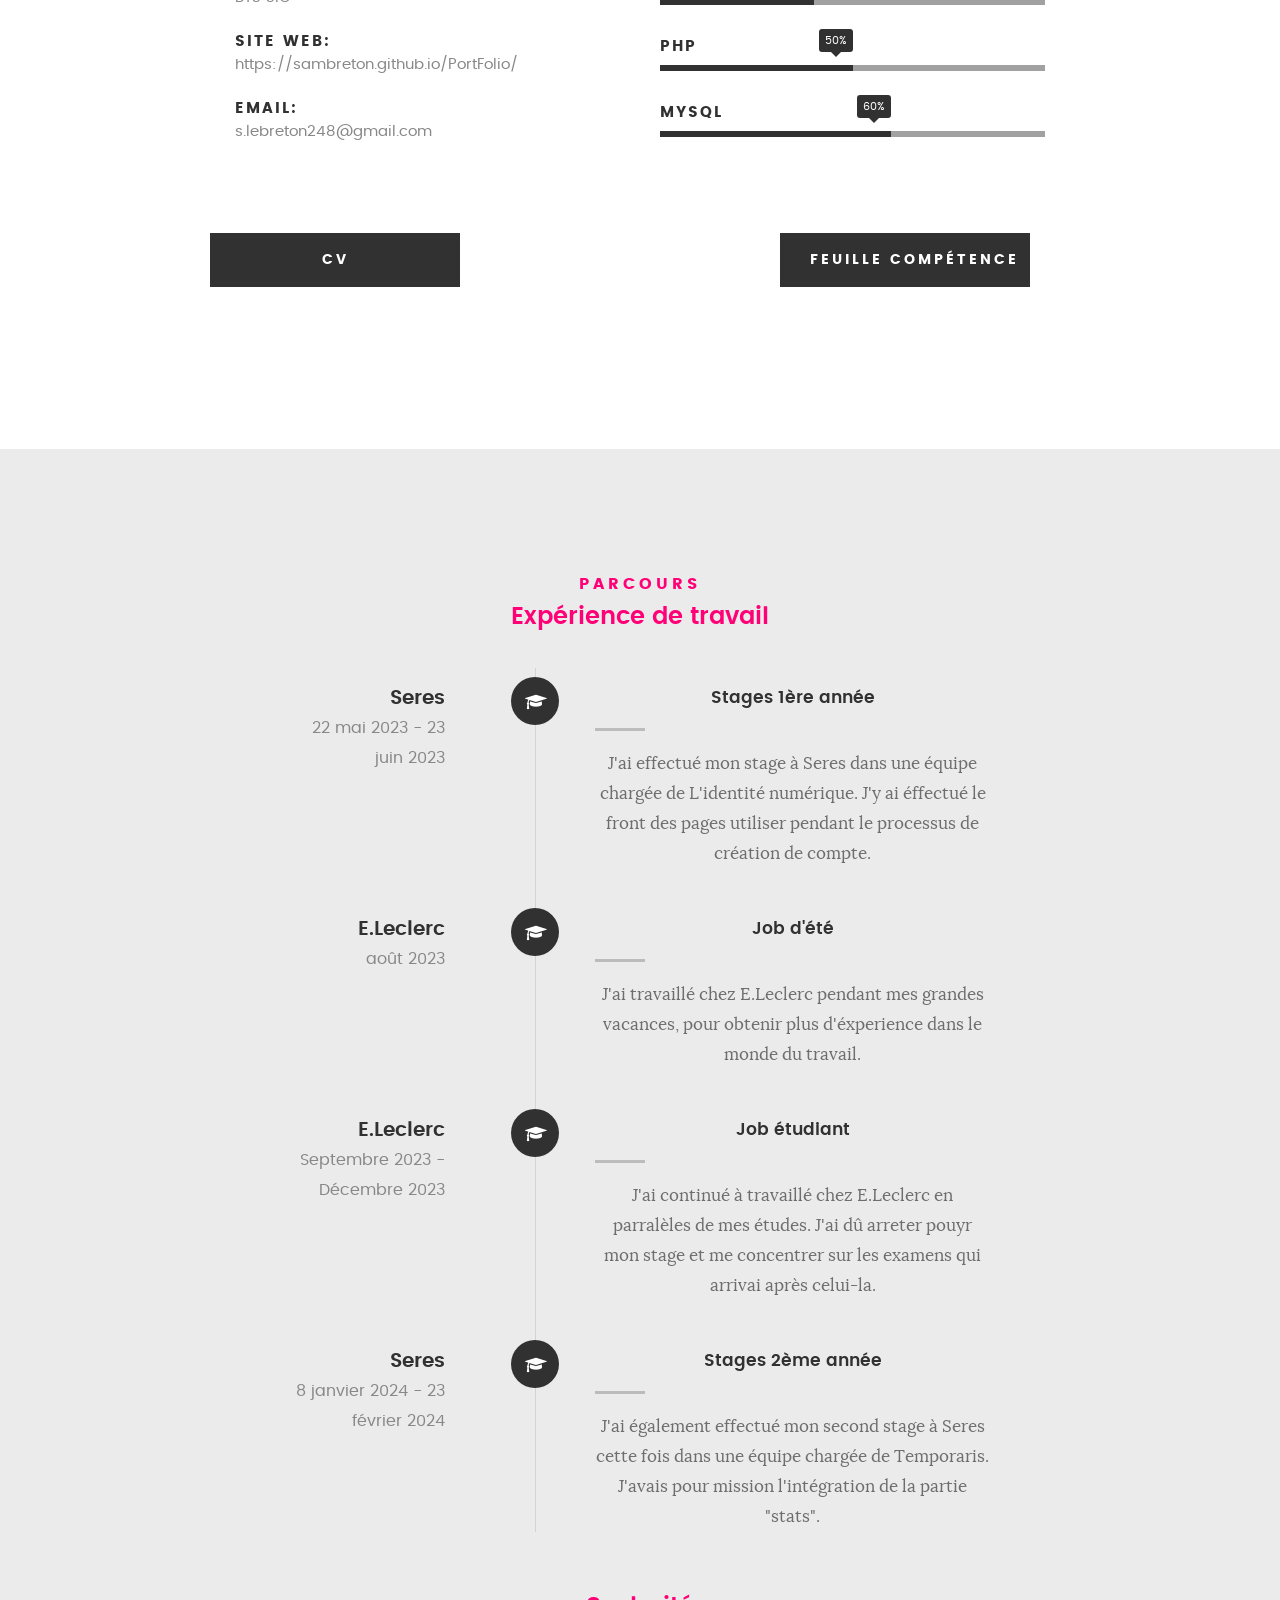
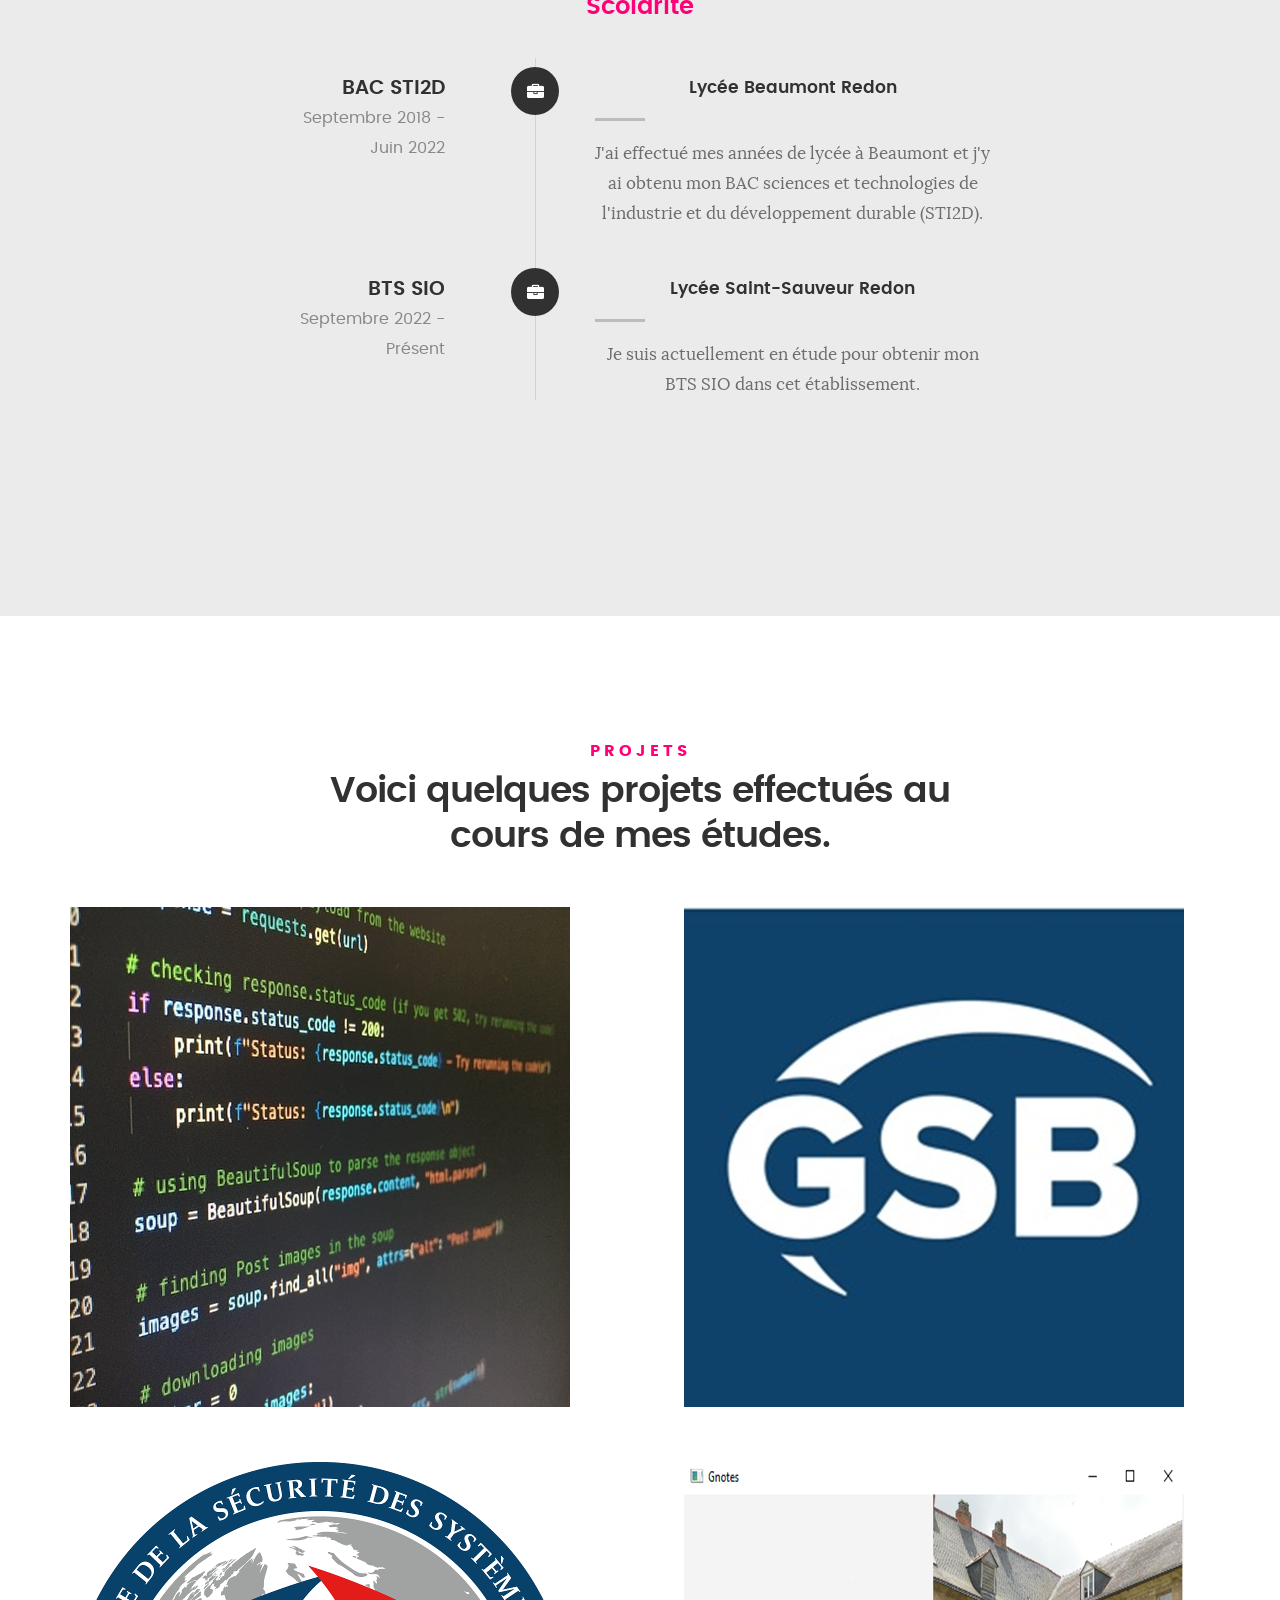
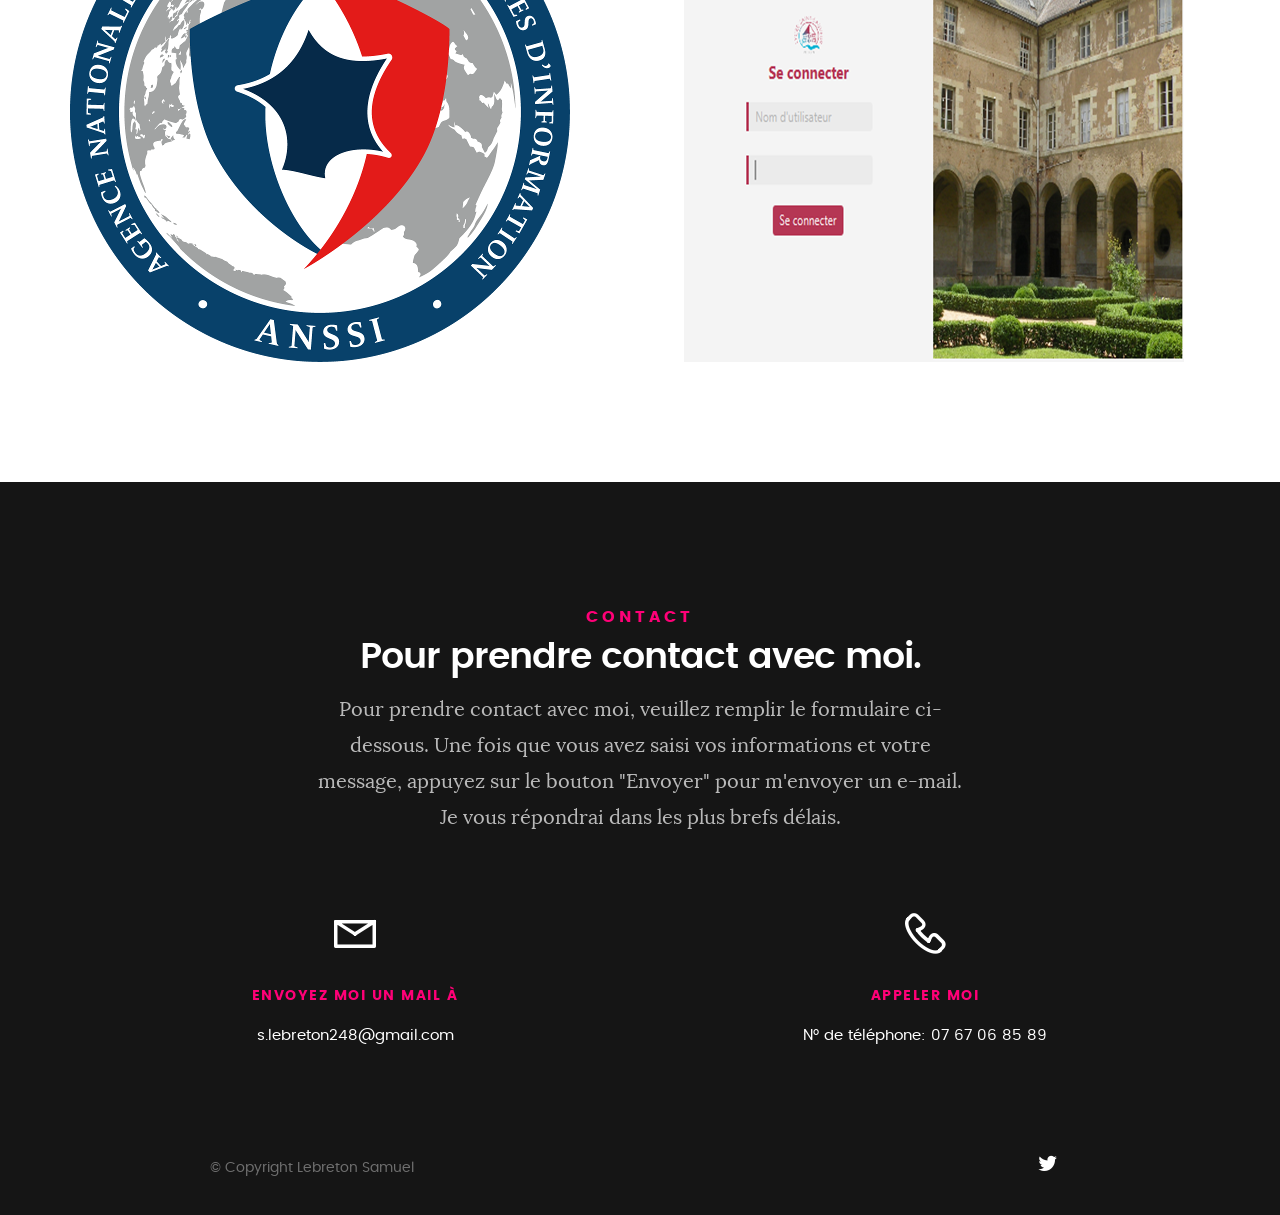
==== commit e74669d7: "index.html Titre" ====
--- a/index.html
+++ b/index.html
@@ -5,7 +5,7 @@
    <!--- basic page needs
    ================================================== -->
    <meta charset="utf-8">
-	<title>Kards</title>
+	<title>PortFolio</title>
 	<meta name="PortFolio" content="">  
 	<meta name="Lebreton Samuel" content="">
 
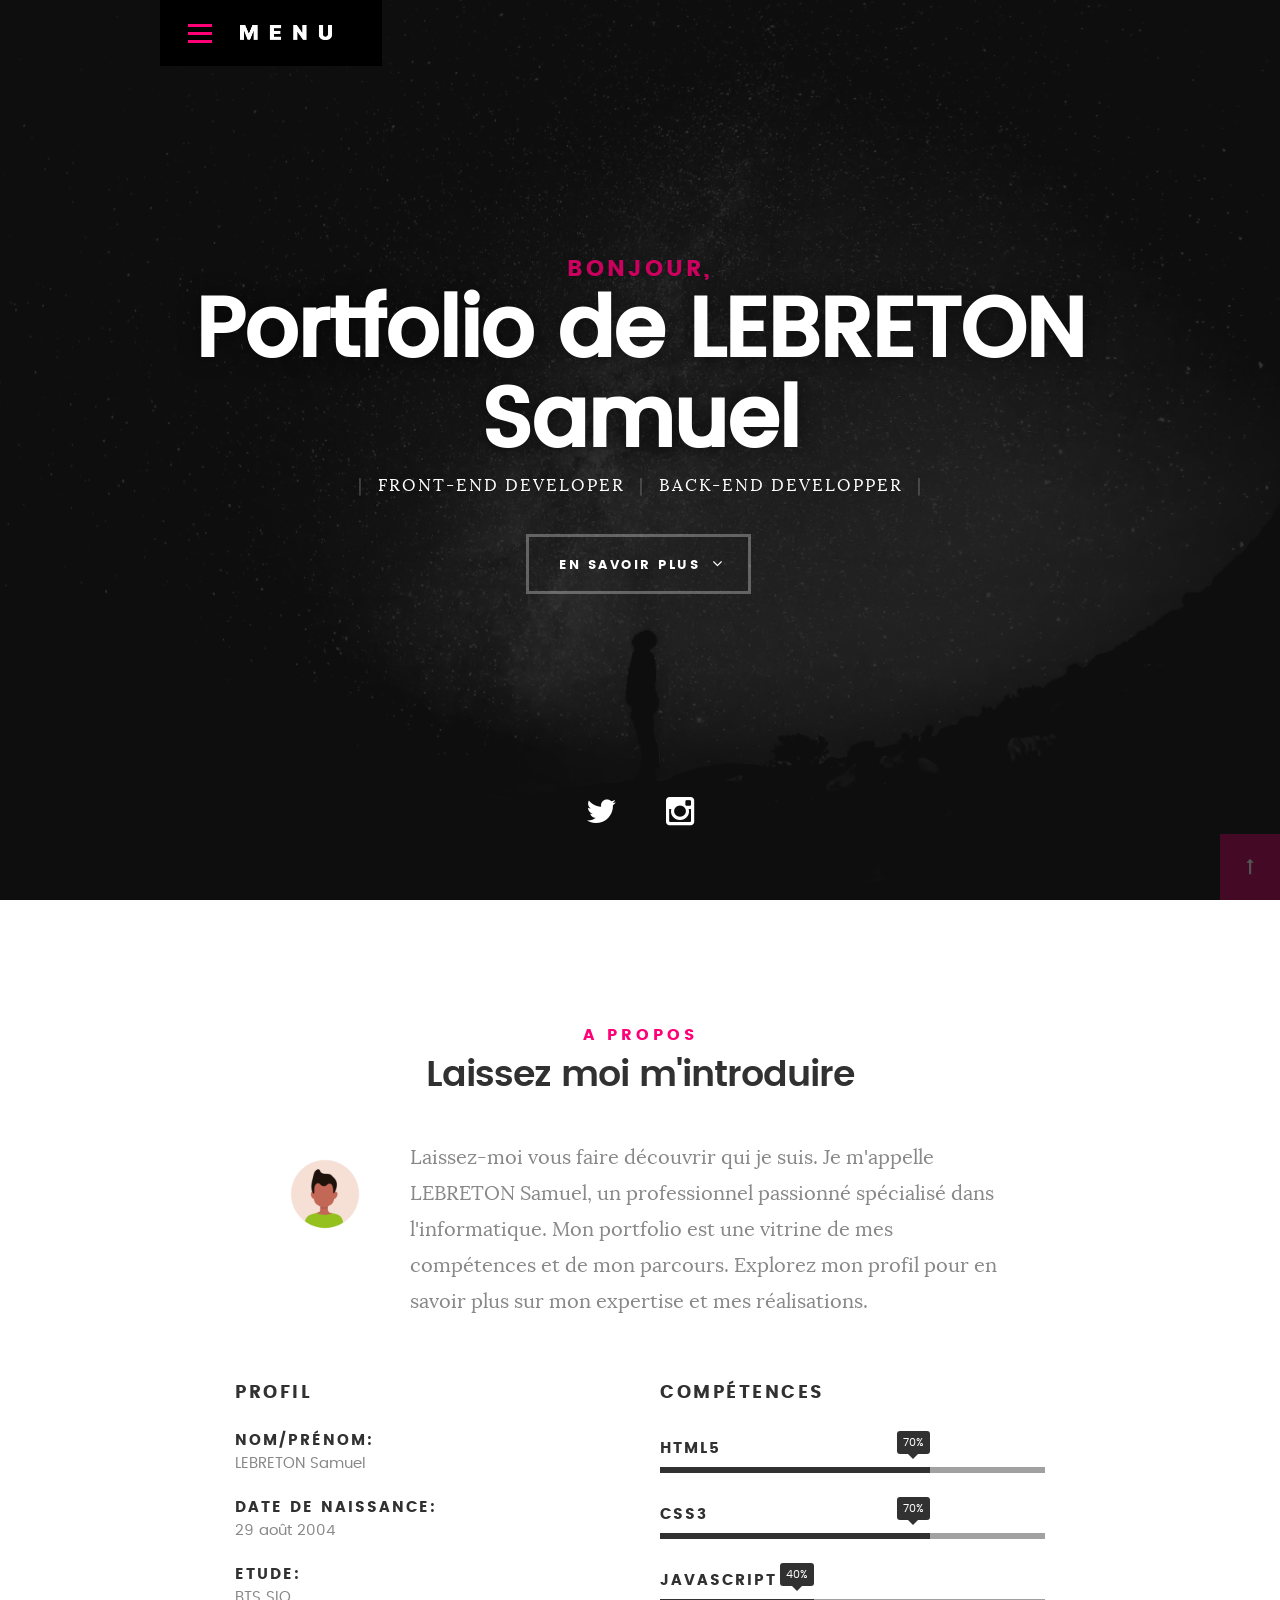
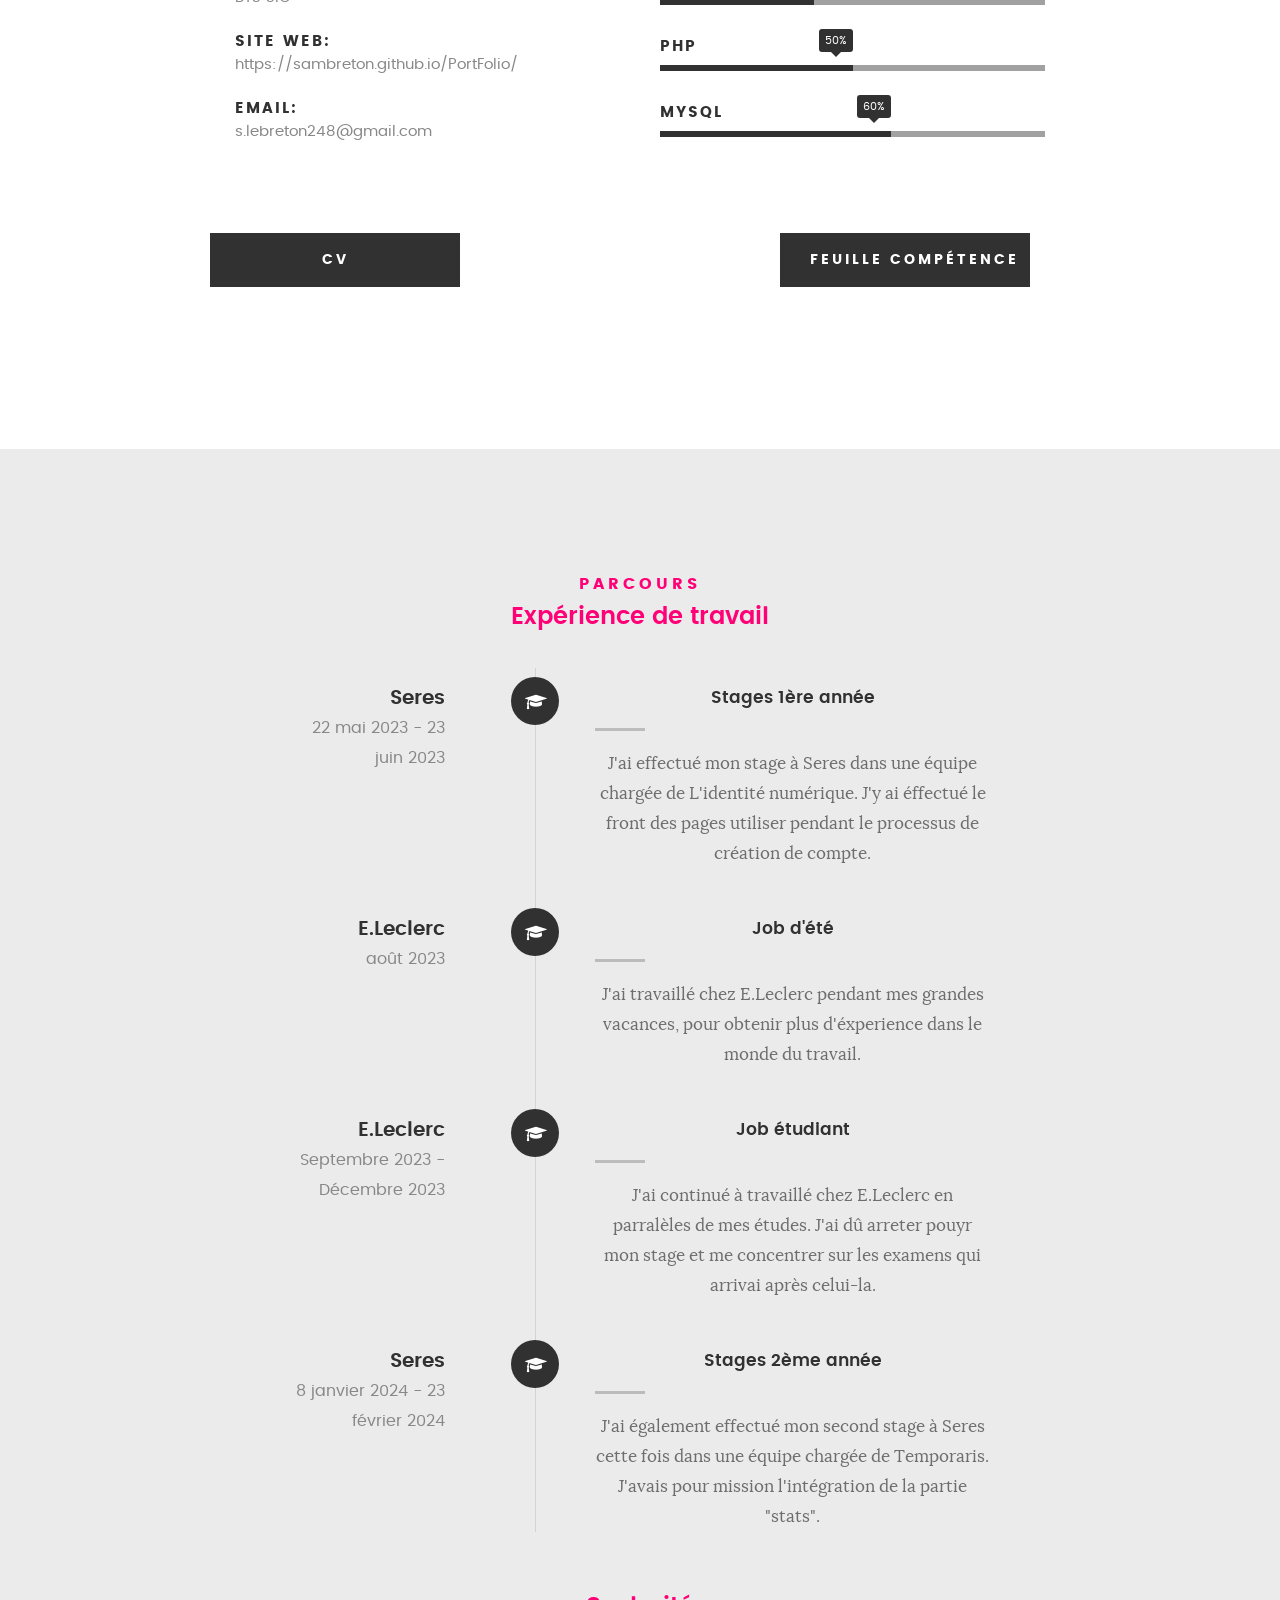
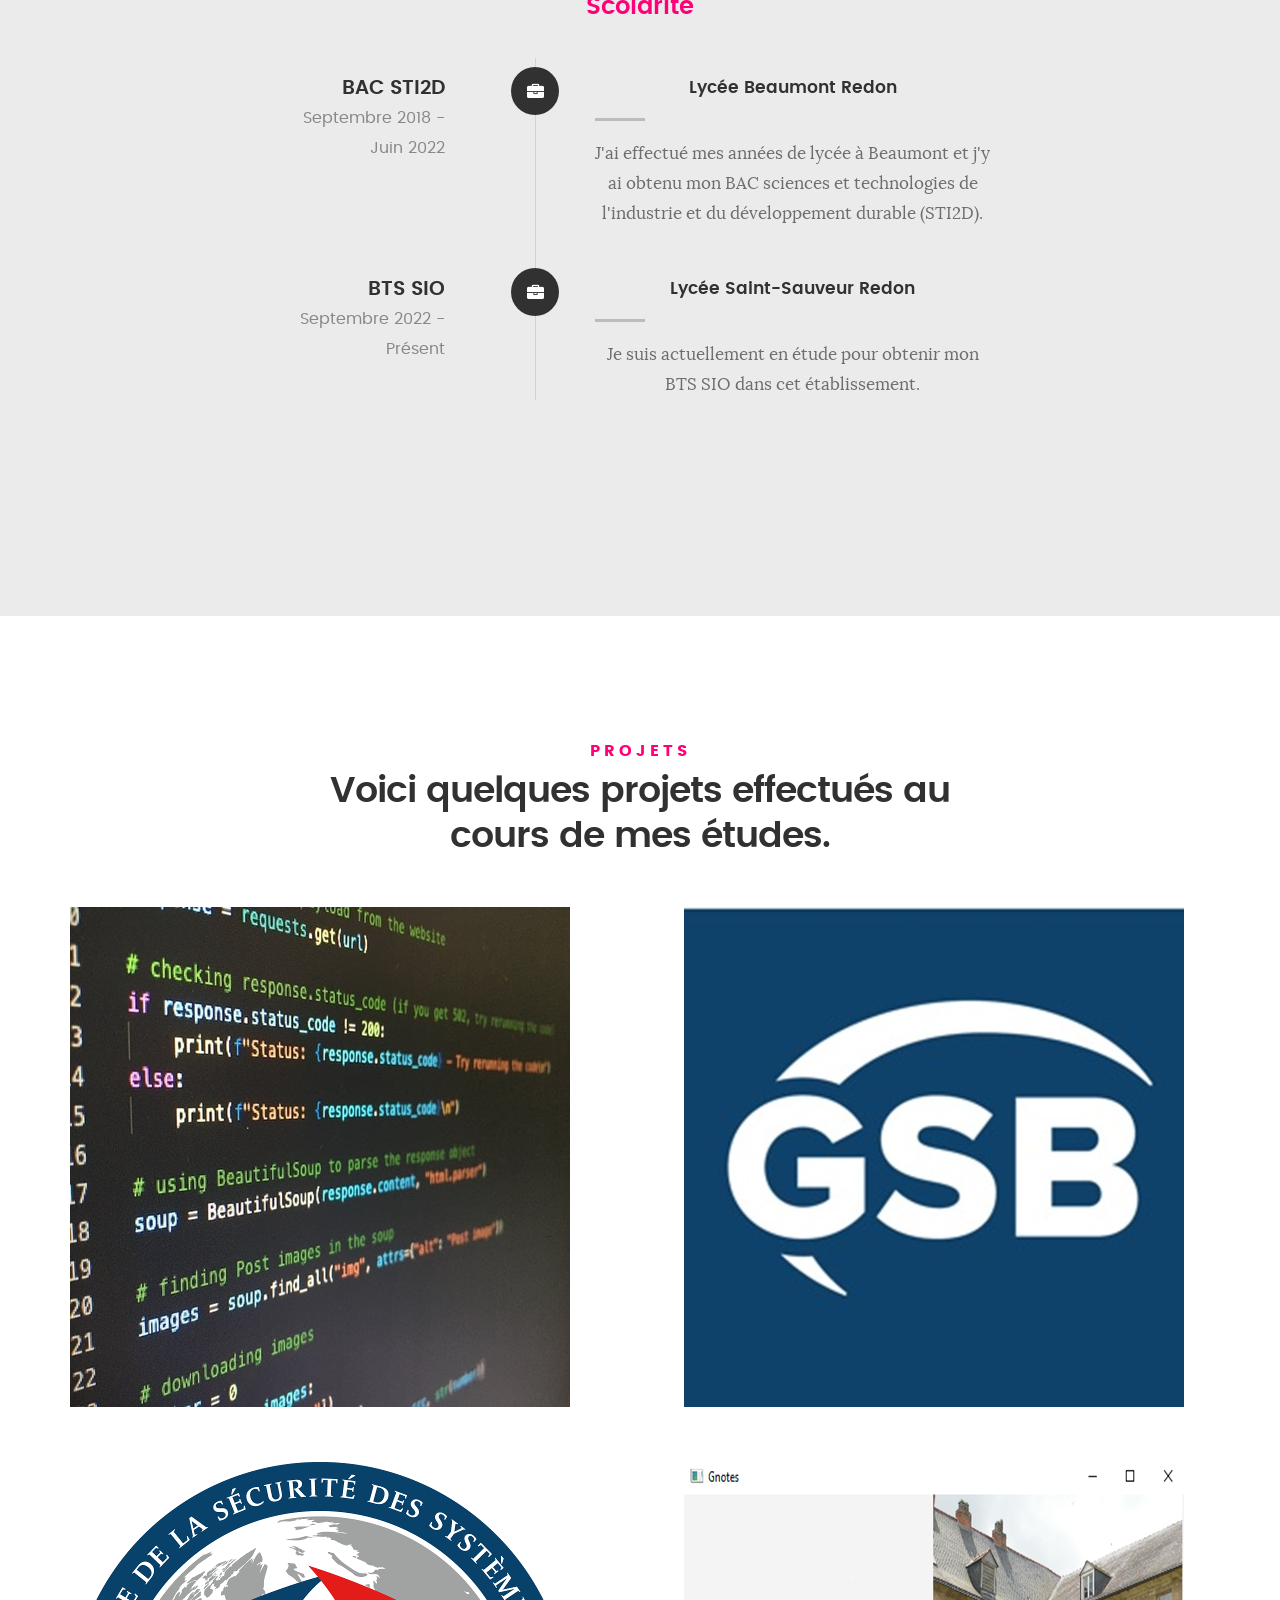
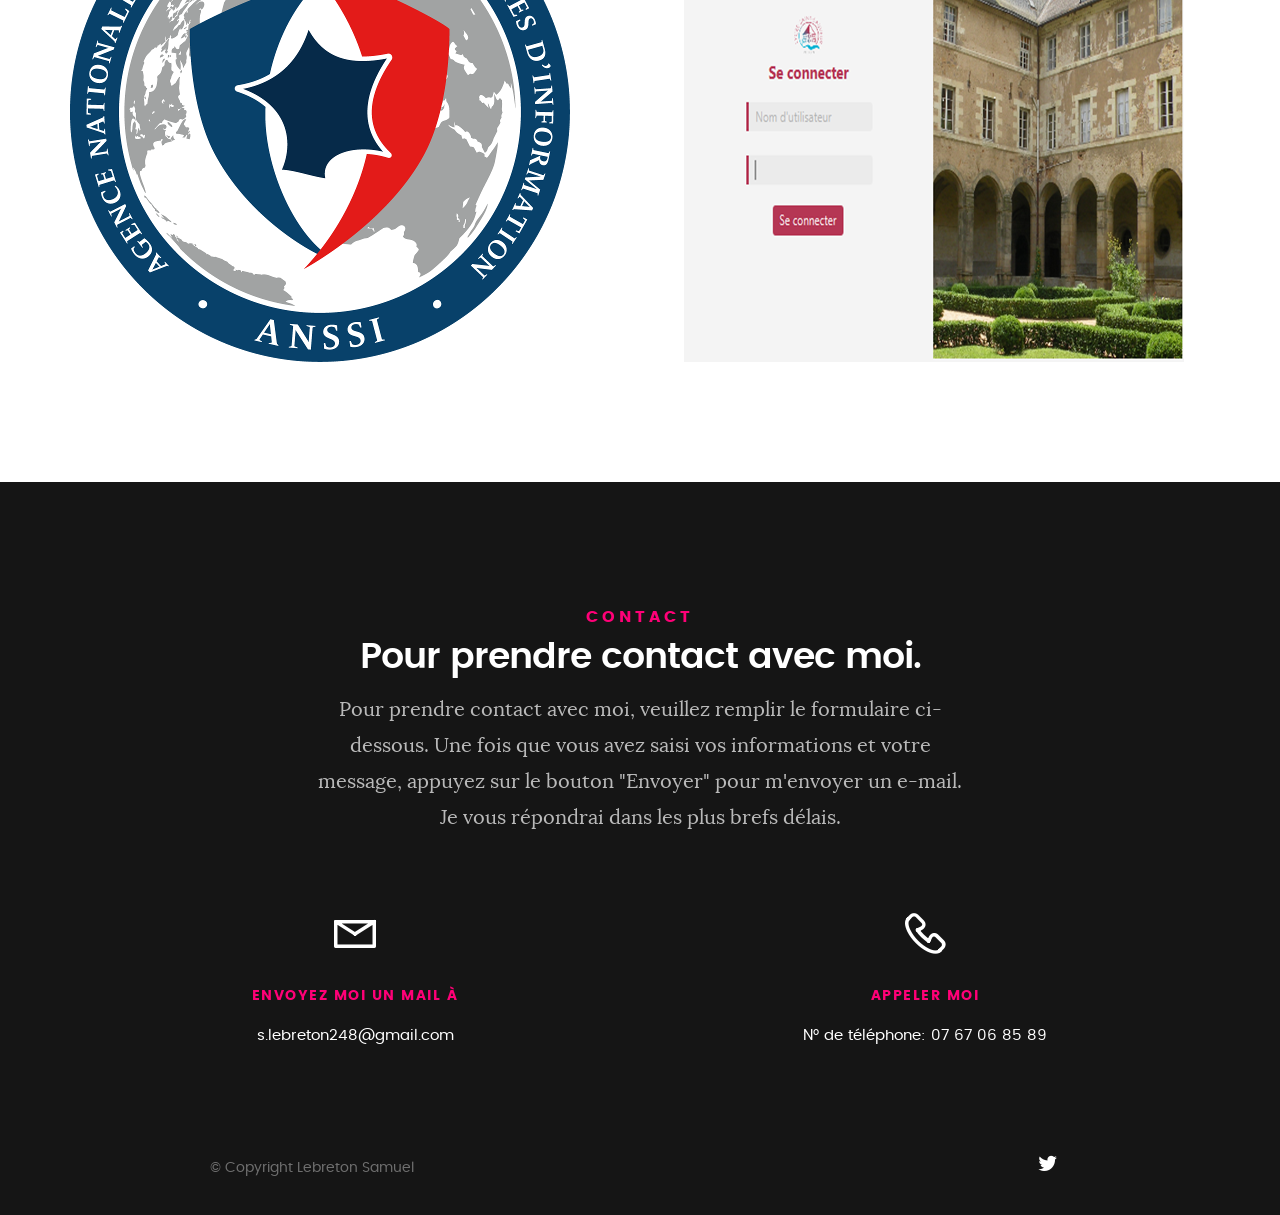
==== commit a575e167: "index.html-1.11" ====
--- a/index.html
+++ b/index.html
@@ -85,7 +85,7 @@
    	</div> <!-- /intro-content --> 
 
    	<ul class="intro-social">        
-         <li><a href="#"><i class="fa fa-twitter"></i></a></li>
+         <li><a href="https://twitter.com/FCOnEstLa_"><i class="fa fa-twitter"></i></a></li>
          <li><a href="#"><i class="fa fa-instagram"></i></a></li>
       </ul> <!-- /intro-social -->      	
 
@@ -560,7 +560,7 @@
      		<div class="col-six tab-full pull-right social">
 
      			<ul class="footer-social">        
-			      <li><a href="#"><i class="fa fa-twitter"></i></a></li>
+			      <li><a href="https://twitter.com/FCOnEstLa_"><i class="fa fa-twitter"></i></a></li>
 			   </ul> 
 	      		
 	      </div>
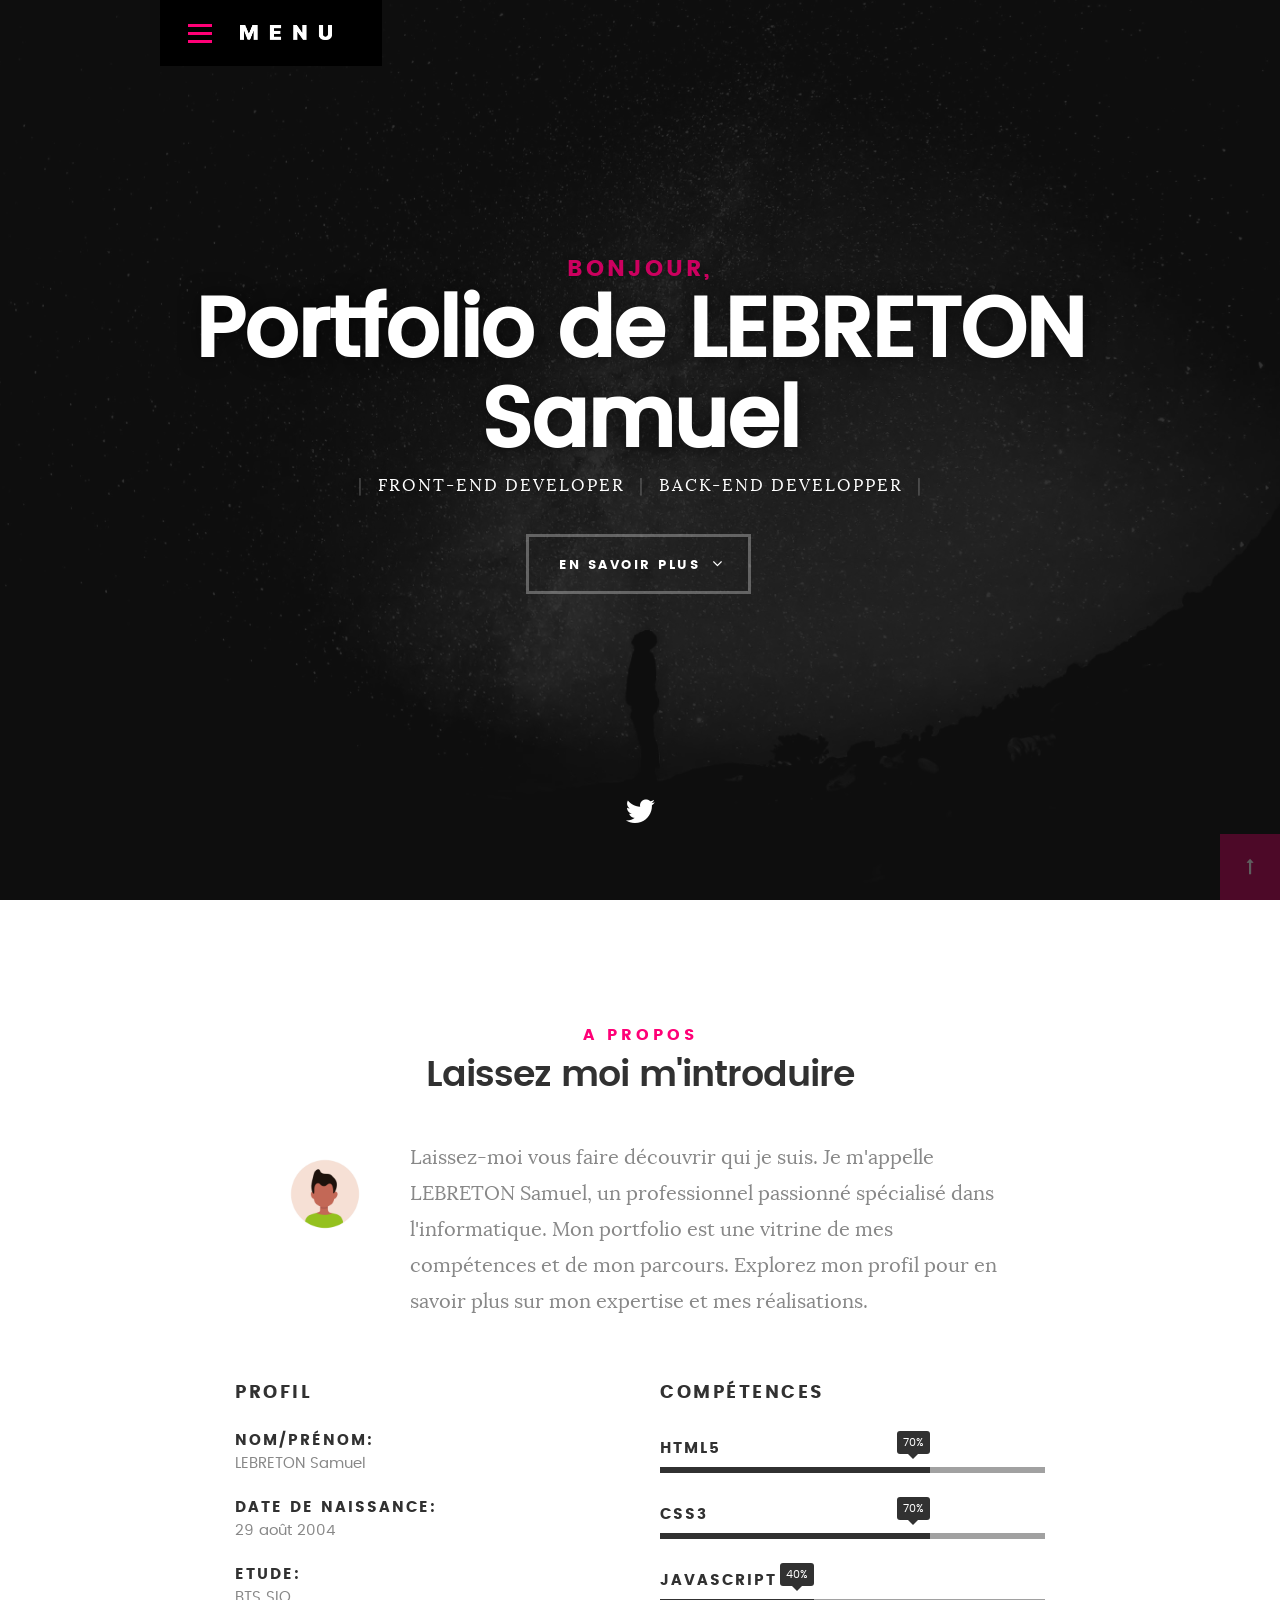
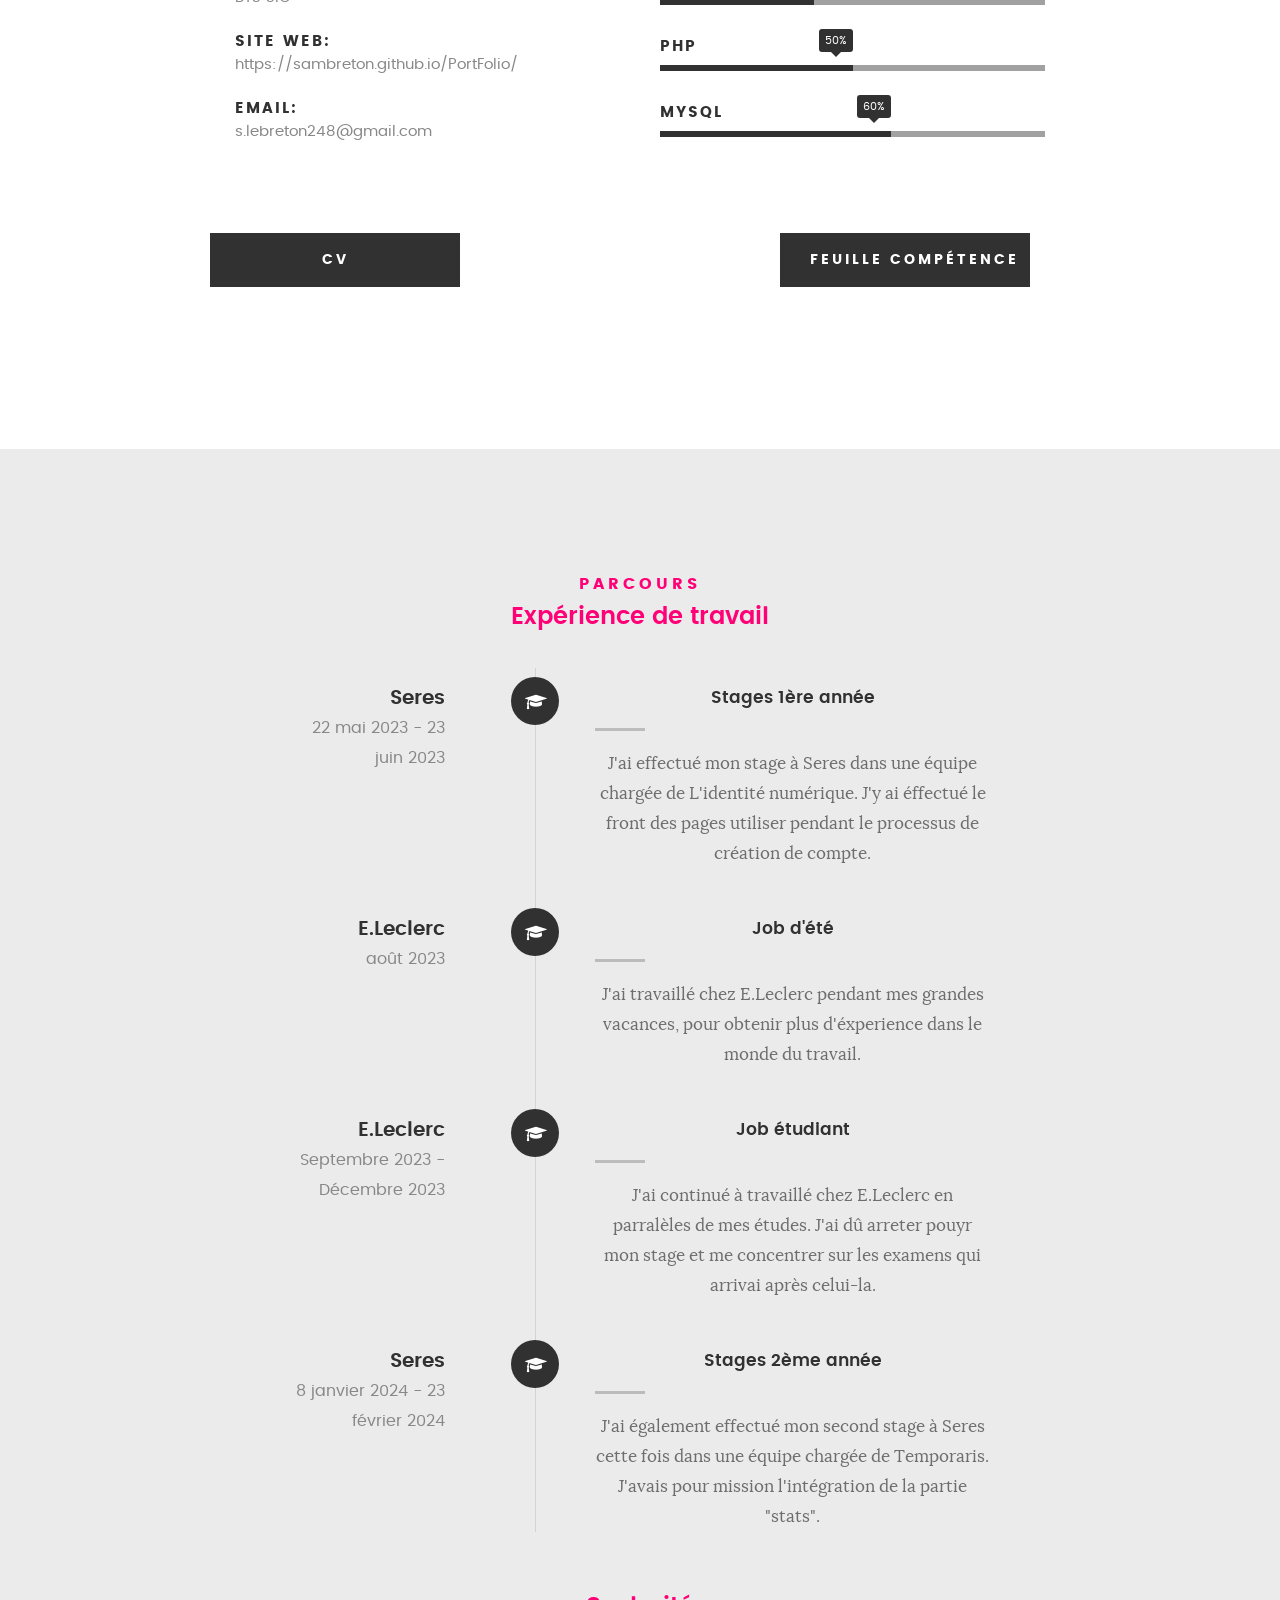
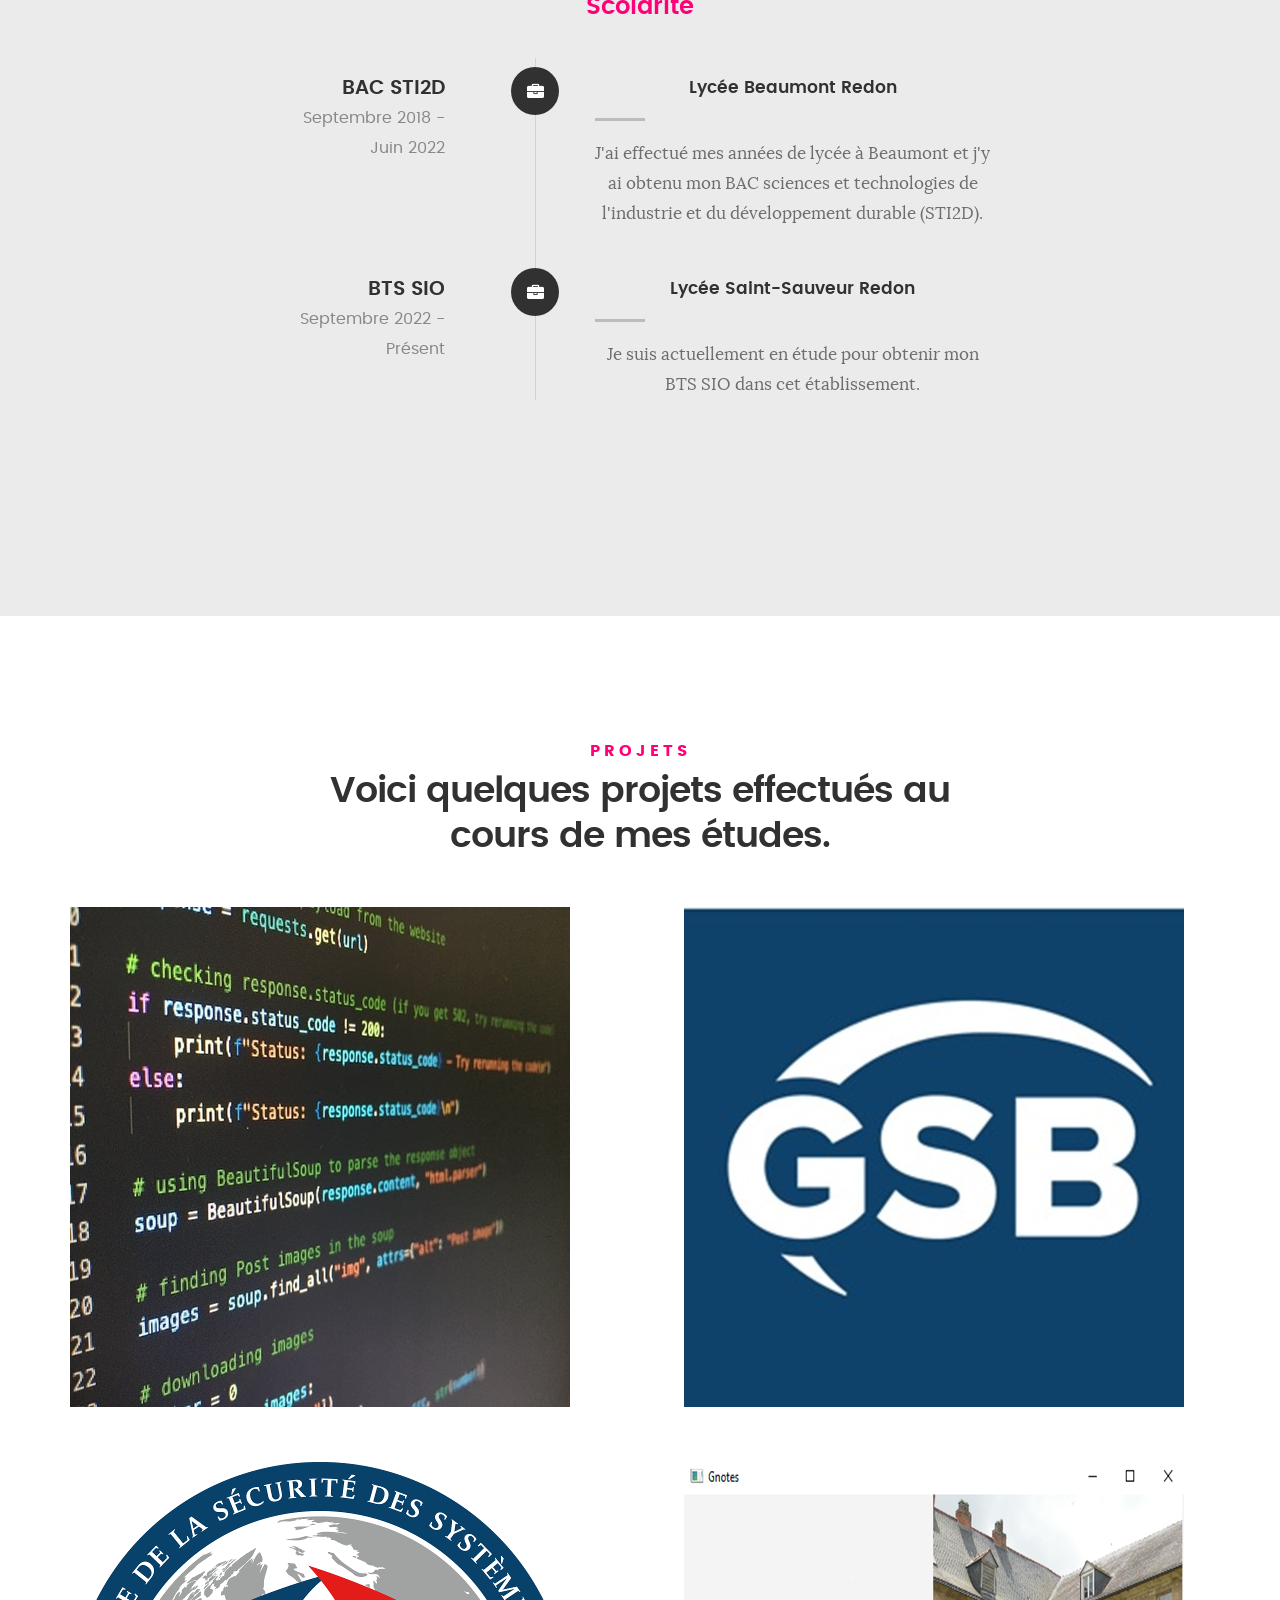
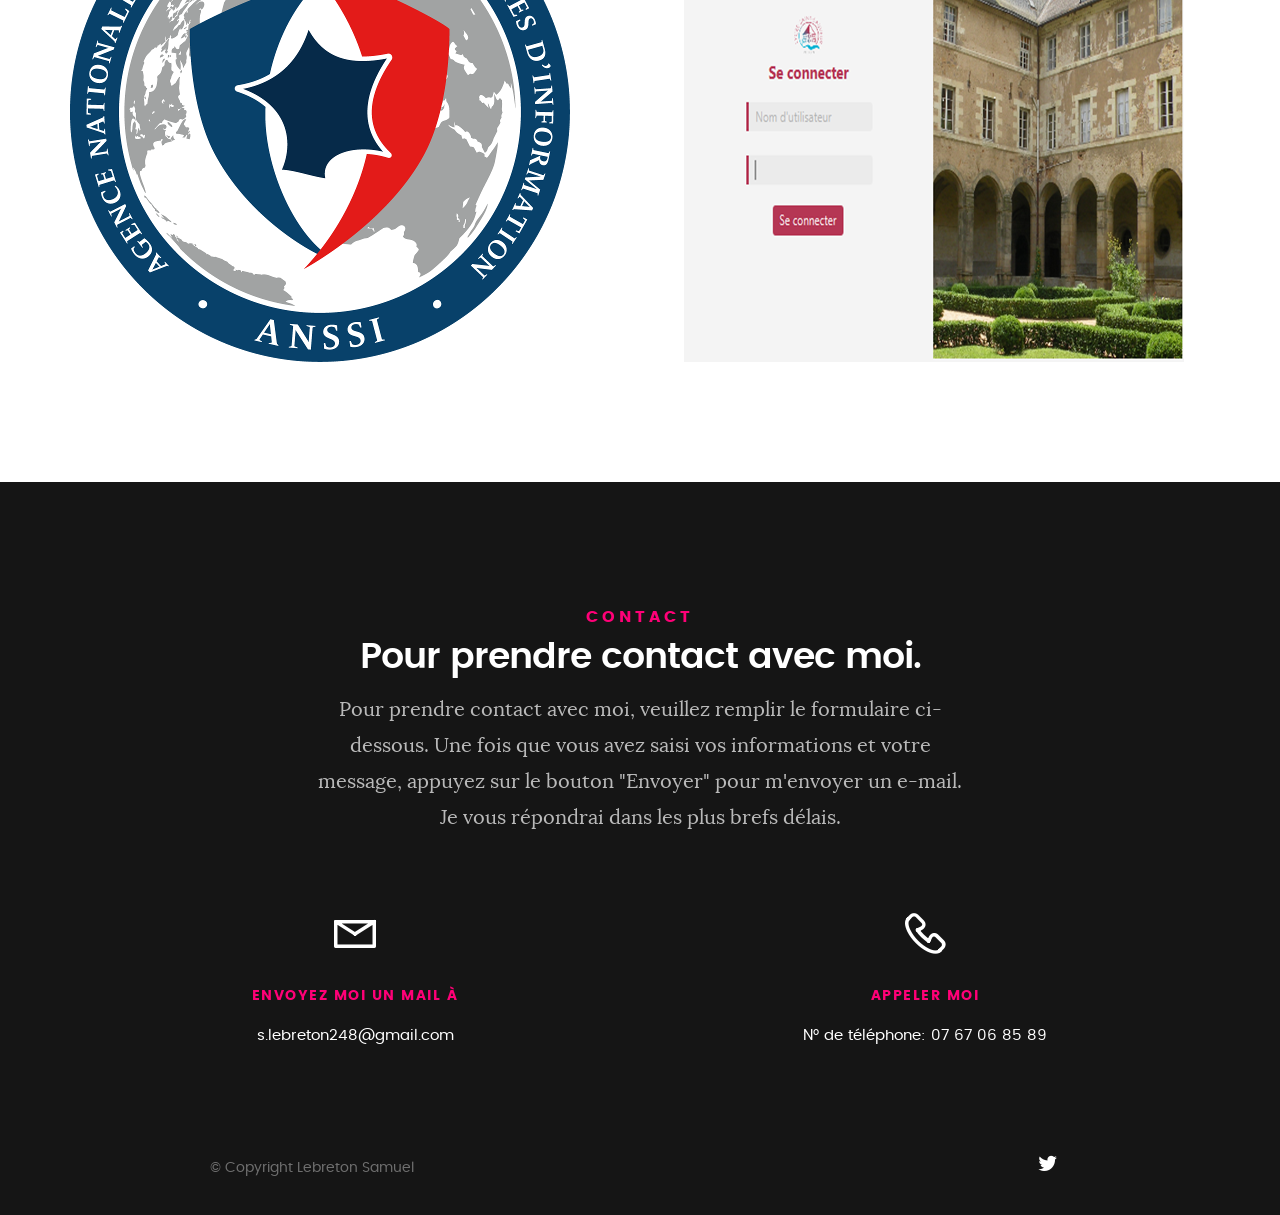
==== commit ce16ea6e: "index.html-1.12" ====
--- a/index.html
+++ b/index.html
@@ -85,9 +85,9 @@
    	</div> <!-- /intro-content --> 
 
    	<ul class="intro-social">        
-         <li><a href="https://twitter.com/FCOnEstLa_"><i class="fa fa-twitter"></i></a></li>
-         <li><a href="#"><i class="fa fa-instagram"></i></a></li>
-      </ul> <!-- /intro-social -->      	
+    		<li><a href="https://twitter.com/FCOnEstLa_" target="_blank"><i class="fa fa-twitter"></i></a></li>
+	</ul> <!-- /intro-social -->
+
 
    </section> <!-- /intro -->
 
@@ -178,13 +178,14 @@
    	</div>
 
    	<div class="row button-section">
-		<div class="col-six">
-			<a href="https://drive.google.com/file/d/17tPVF54RWWxeHIURew8HBakcJj-u38nt/view?usp=drive_link" title="Télécharger CV" class="button button-primary btn-lg">CV</a>
-		</div>
-		<div class="col-six" style="text-align: center;">
-			<a href="https://docs.google.com/spreadsheets/d/1w1703HE0tHY3fNOHC0V7KqAf7aVBmRjE/edit?usp=drive_link&ouid=112303245072744066873&rtpof=true&sd=true" title="Télécharger Porte feuille de Compétence" class="button button-primary btn-lg">Feuille Compétence</a>
-		</div>	
-   	</div>
+    		<div class="col-six">
+        		<a href="https://drive.google.com/file/d/17tPVF54RWWxeHIURew8HBakcJj-u38nt/view?usp=drive_link" title="Télécharger CV" class="button button-primary btn-lg" target="_blank">CV</a>
+   	 </div>
+    	<div class="col-six" style="text-align: center;">
+        		<a href="https://docs.google.com/spreadsheets/d/1w1703HE0tHY3fNOHC0V7KqAf7aVBmRjE/edit?usp=drive_link&ouid=112303245072744066873&rtpof=true&sd=true" title="Télécharger Porte feuille de Compétence" class="button button-primary btn-lg" target="_blank">Feuille Compétence</a>
+    		</div>    
+	</div>
+
 
    </section> <!-- /process-->    
 
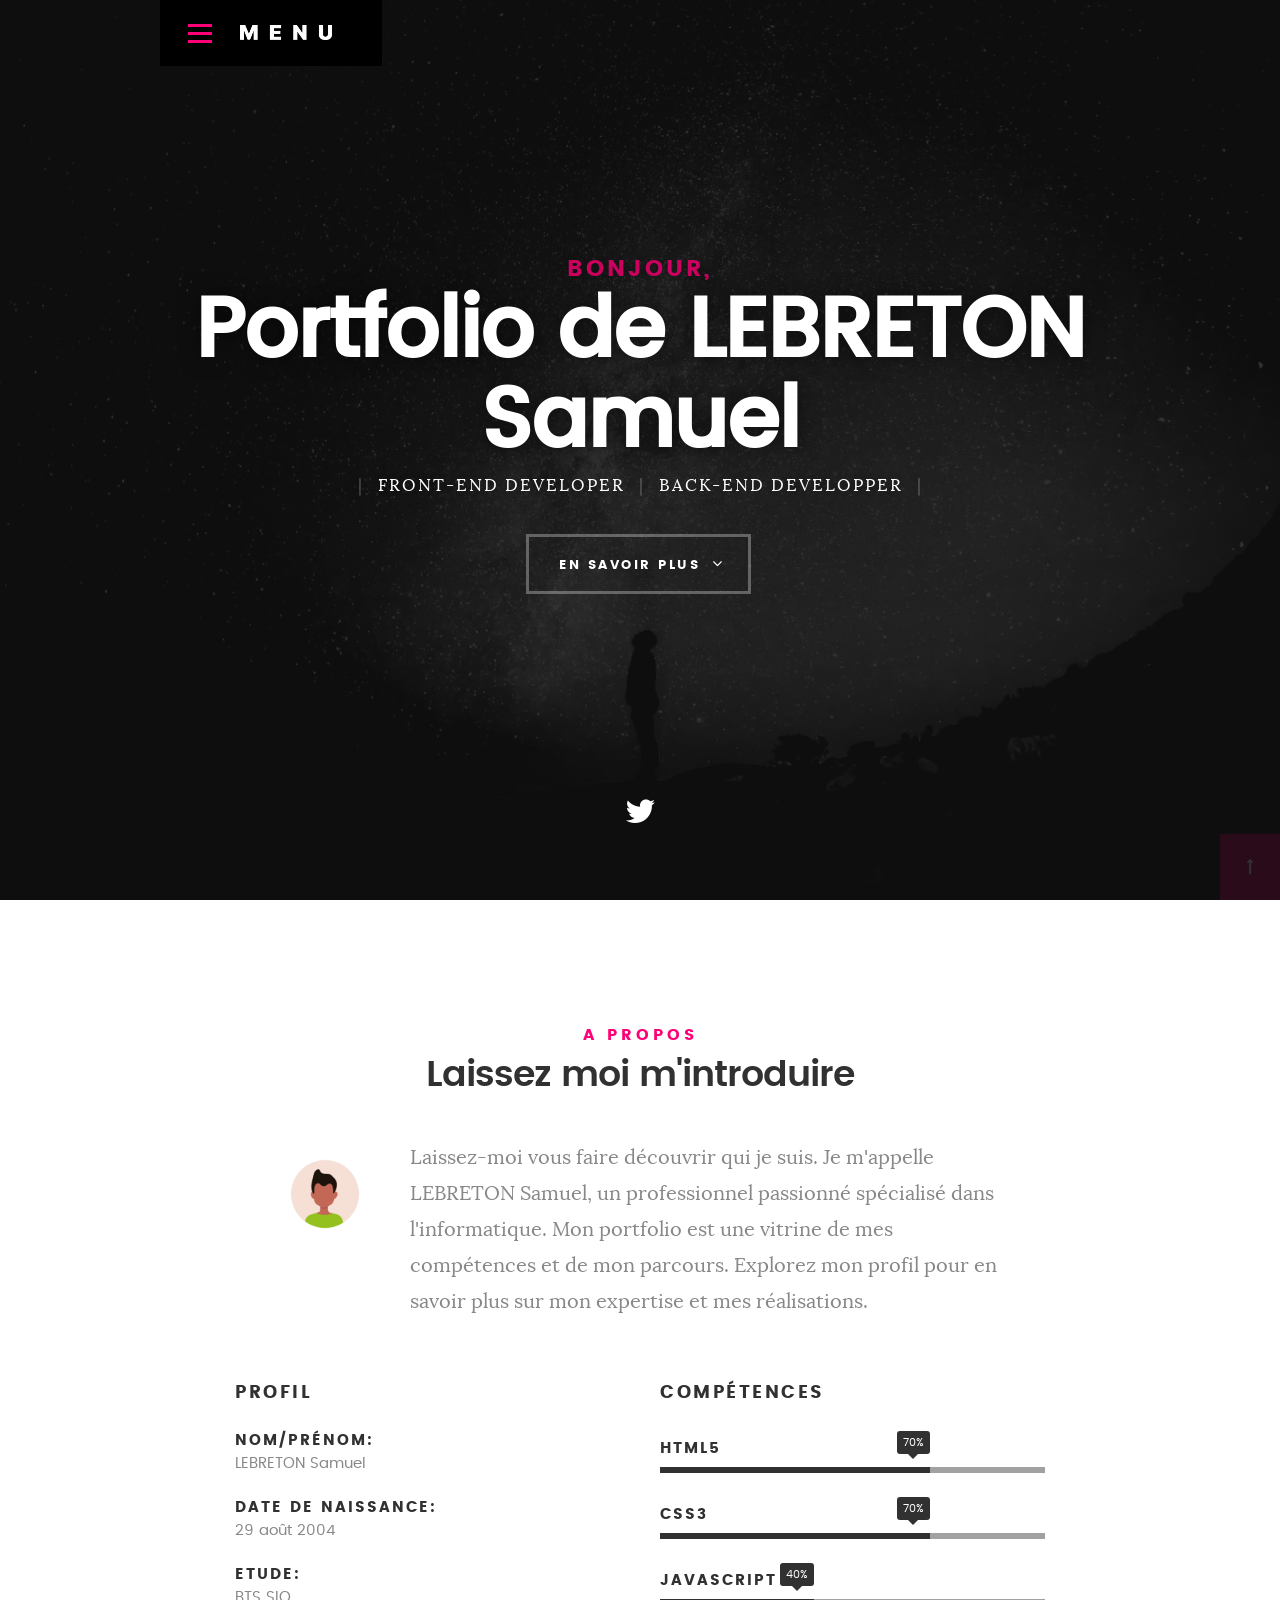
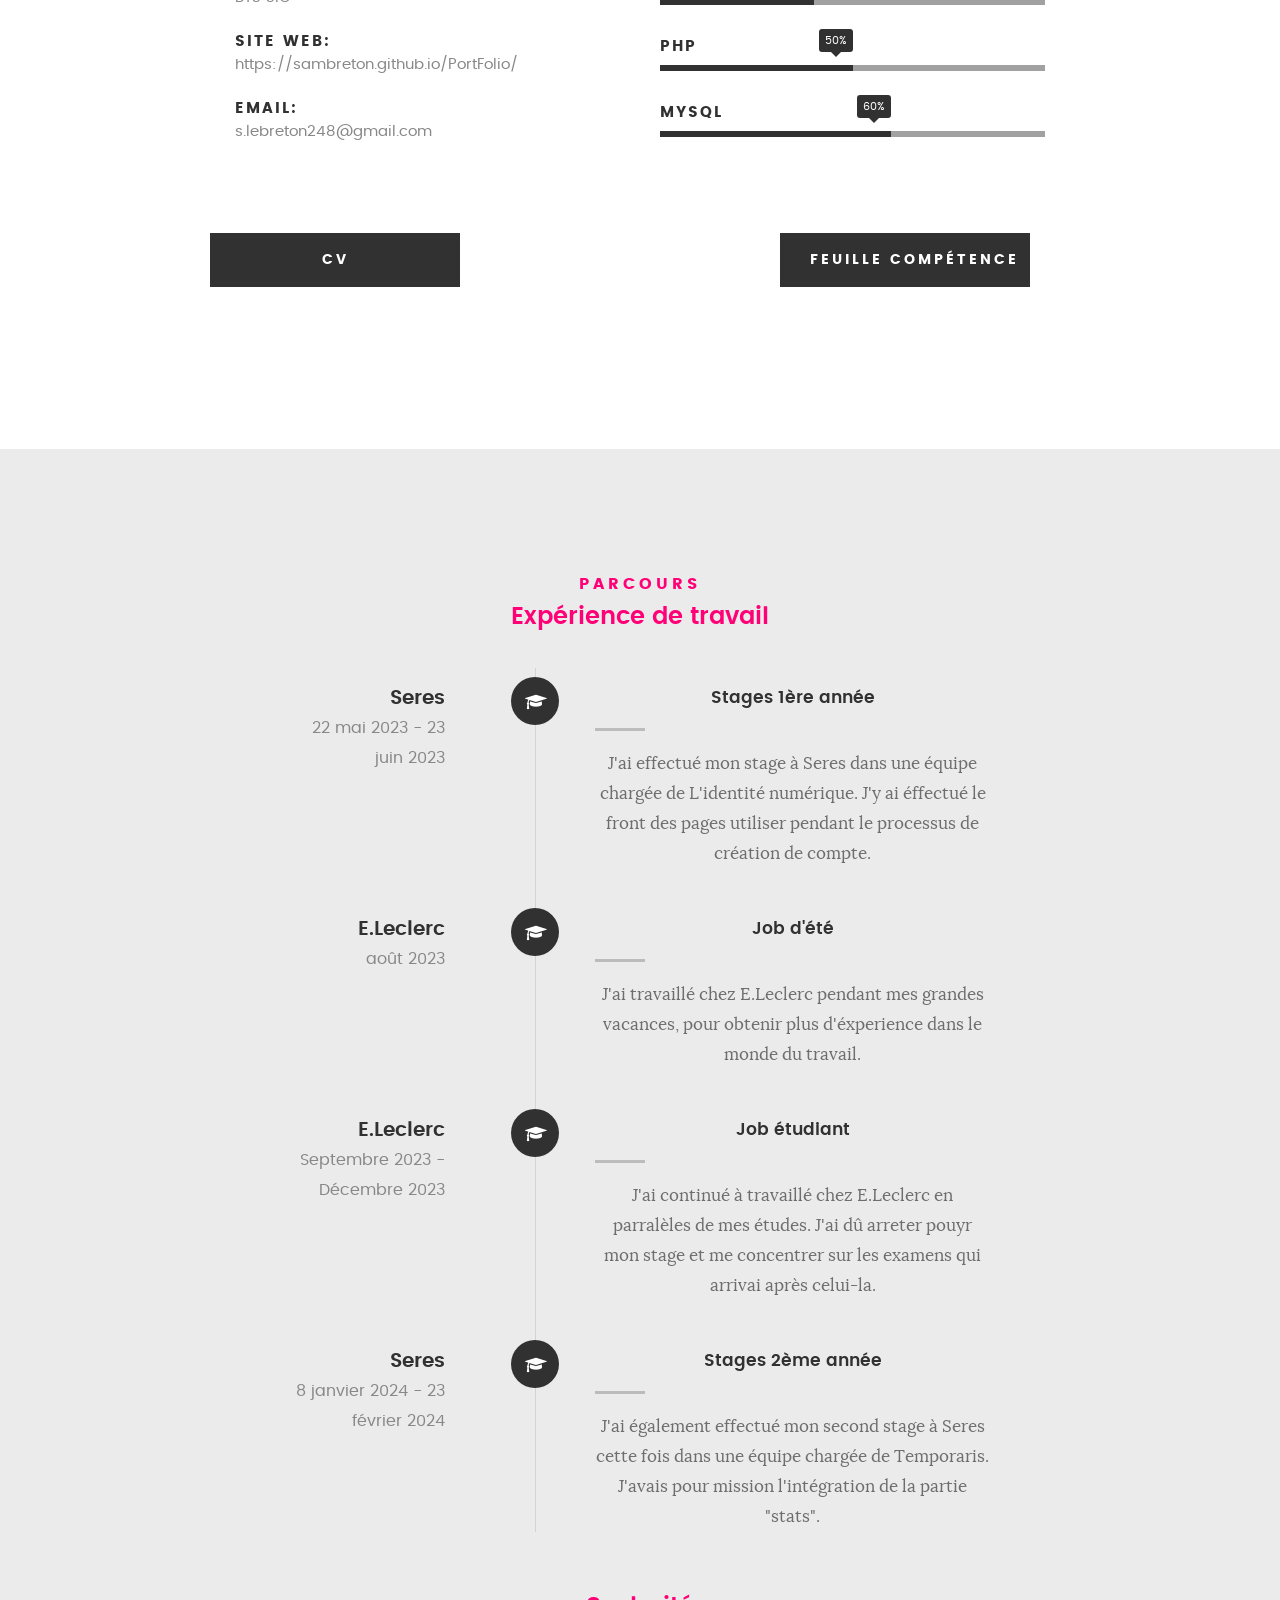
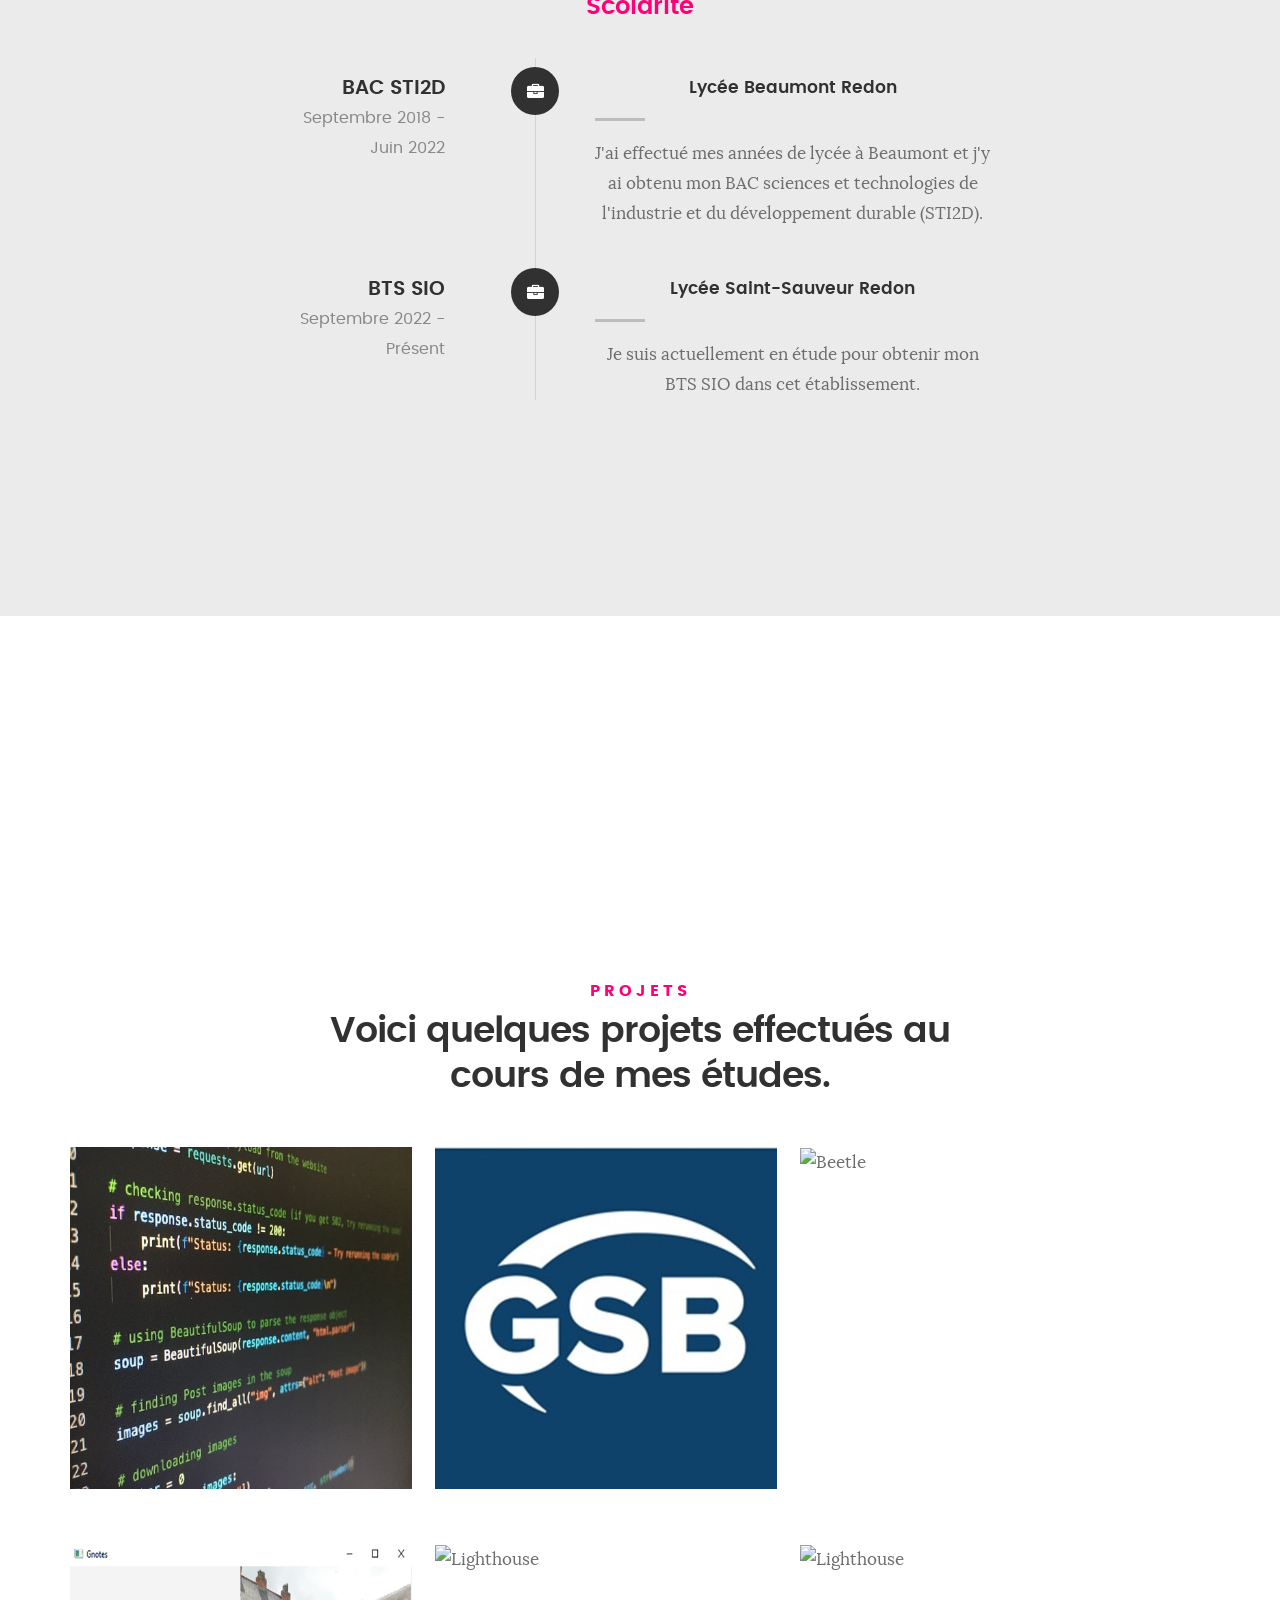
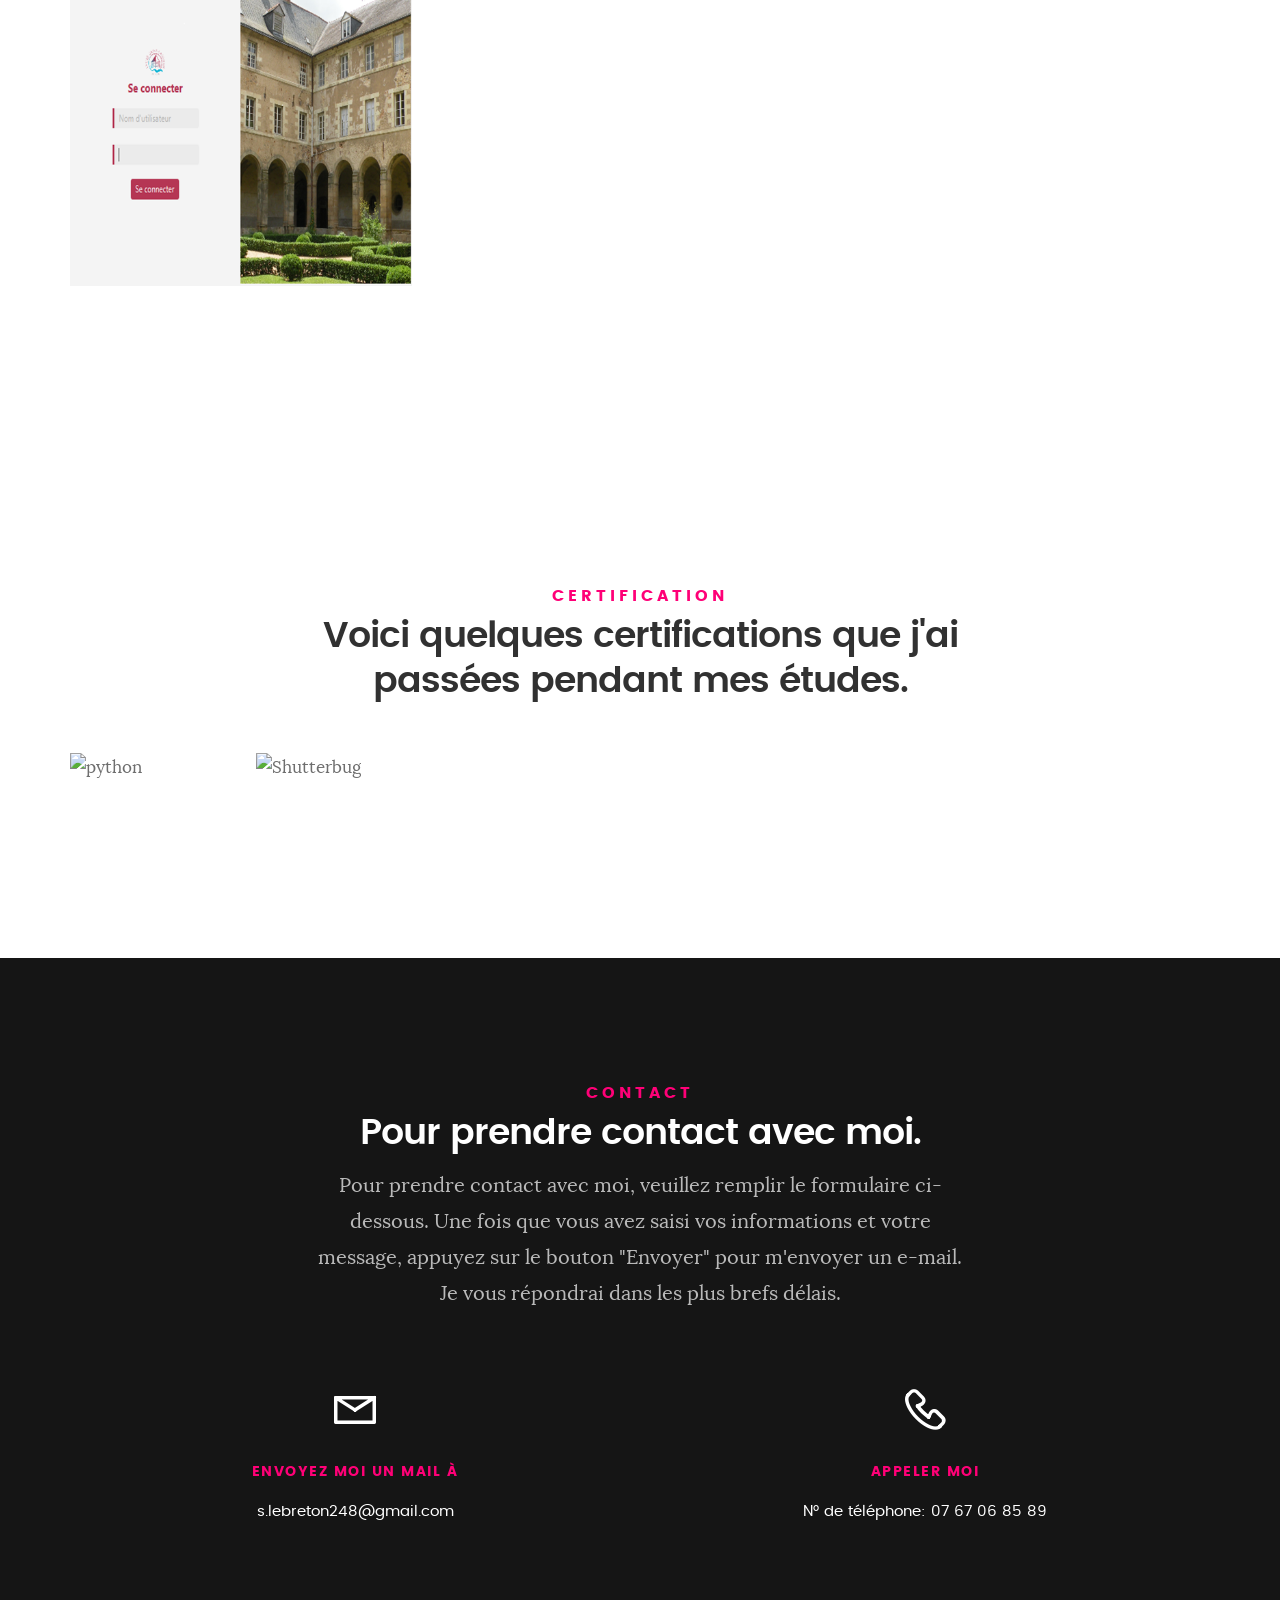
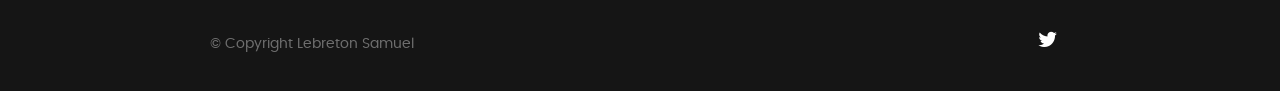
==== commit e9c12e16: "index.html-1.12" ====
--- a/index.html
+++ b/index.html
@@ -49,7 +49,8 @@
 						<li class="current"><a class="smoothscroll"  href="#intro" title="">Accueil</a></li>
 						<li><a class="smoothscroll"  href="#about" title="">A propos</a></li>
 						<li><a class="smoothscroll"  href="#resume" title="">Parcours</a></li>
-						<li><a class="smoothscroll"  href="#portfolio" title="">Projets</a></li>		
+						<li><a class="smoothscroll"  href="#portfolio" title="">Projets</a></li>
+						<li><a class="smoothscroll"  href="#certification" title="">Certification</a></li>			
 						<li><a class="smoothscroll"  href="#contact" title="">Contact</a></li>				
 					</ul>
 				</nav>    		
@@ -353,125 +354,171 @@
    ================================================== -->
    <section id="portfolio">
 
-	<div class="row section-intro">
-	   <div class="col-twelve">
-
-		   <h5>Projets</h5>
-		   <h1>Voici quelques projets effectués au cours de mes études.</h1>
-
-	   </div>   		
-   </div> <!-- /section-intro--> 
-
-   <div class="row portfolio-content">
-
-	<div class="col-twelve">
-
-		<div class="row" style="margin-bottom: 5%;">
-			<div class="bgrid folio-item" style="margin-right: 10%;">
-				<div class="item-wrap">
-					<img src="images/portfolio/python.jpeg" alt="python">
-					<a href="#modal-01" class="overlay">
-						<div class="folio-item-table">
-							<div class="folio-item-cell">
-								<h3 class="folio-title">Python</h3>
-								<span class="folio-types">Developpement</span>
+	<section id="portfolio">
+
+		<section id="portfolio">
+
+			<div class="row section-intro">
+				<div class="col-twelve">
+					<h5>Projets</h5>
+					<h1>Voici quelques projets effectués au cours de mes études.</h1>
+				</div>   		
+			</div> <!-- /section-intro--> 
+		
+			<div class="row portfolio-content">
+		
+				<div class="col-twelve">
+		
+					<div class="row" style="margin-bottom: 5%;">
+						<div class="bgrid folio-item" style="margin-right: 2%; width: 30%;">
+							<div class="item-wrap" style="width: 100%;">
+								<img src="images/portfolio/python.jpeg" alt="python" style="width: 100%; height: auto;">
+								<a href="#modal-01" class="overlay">
+									<div class="folio-item-table">
+										<div class="folio-item-cell">
+											<h3 class="folio-title">Python</h3>
+											<span class="folio-types">Développement</span>
+										</div>
+									</div>
+								</a>
 							</div>
 						</div>
-					</a>
-				</div>
-			</div>
-			<div class="bgrid folio-item" style="margin-right: 10px;">
-				<div class="item-wrap">
-					<img src="images/portfolio/gsb.jpg" alt="Shutterbug">
-					<a href="#modal-02" class="overlay">
-						<div class="folio-item-table">
-							<div class="folio-item-cell">
-								<h3 class="folio-title">GSB</h3>
-								<span class="folio-types">Developpement</span>
+		
+						<div class="bgrid folio-item" style="margin-right: 2%; width: 30%;">
+							<div class="item-wrap" style="width: 100%;">
+								<img src="images/portfolio/gsb.jpg" alt="Shutterbug" style="width: 100%; height: auto;">
+								<a href="#modal-02" class="overlay">
+									<div class="folio-item-table">
+										<div class="folio-item-cell">
+											<h3 class="folio-title">GSB</h3>
+											<span class="folio-types">Développement</span>
+										</div>
+									</div>
+								</a>
 							</div>
 						</div>
-					</a>
-				</div>
-			</div>
-		</div>
-	
-		<!-- Deuxième groupe d'éléments -->
-		<div class="row">
-			<div class="bgrid folio-item" style="margin-right: 10%;">
-				<div class="item-wrap">
-					<img src="images/portfolio/mooc.png" alt="Beetle">
-					<a href="#modal-03" class="overlay">
-						<div class="folio-item-table">
-							<div class="folio-item-cell">
-								<h3 class="folio-title">MOOC</h3>
-								<span class="folio-types">Certification</span>
+		
+						<div class="bgrid folio-item" style="margin-right: 2%; width: 30%;">
+							<div class="item-wrap" style="width: 100%;">
+								<img src="images/portfolio/ToDo.png" alt="Beetle" style="width: 100%; height: auto;">
+								<a href="#modal-03" class="overlay">
+									<div class="folio-item-table">
+										<div class="folio-item-cell">
+											<h3 class="folio-title">ToDo</h3>
+											<span class="folio-types">Développement</span>
+										</div>
+									</div>
+								</a>
 							</div>
 						</div>
-					</a>
-				</div>
-			</div>
-			<div class="bgrid folio-item">
-				<div class="item-wrap">
-					<img src="images/portfolio/Gnote.png" alt="Lighthouse">
-					<a href="#modal-04" class="overlay">
-						<div class="folio-item-table">
-							<div class="folio-item-cell">
-								<h3 class="folio-title">GNote</h3>
-								<span class="folio-types">Developpement</span>
+					</div> <!-- /row -->
+		
+					<!-- Deuxième ligne -->
+					<div class="row" style="margin-bottom: 5%;">
+						<div class="bgrid folio-item" style="margin-right: 2%; width: 30%;">
+							<div class="item-wrap" style="width: 100%;">
+								<img src="images/portfolio/Gnote.png" alt="Lighthouse" style="width: 100%; height: auto;">
+								<a href="#modal-04" class="overlay">
+									<div class="folio-item-table">
+										<div class="folio-item-cell">
+											<h3 class="folio-title">GNote</h3>
+											<span class="folio-types">Développement</span>
+										</div>
+									</div>
+								</a>
 							</div>
 						</div>
-					</a>
-				</div>
-			</div>
-		</div>
-	</div>
-	
-
-
+
+						<div class="bgrid folio-item" style="margin-right: 2%; width: 30%;">
+							<div class="item-wrap" style="width: 100%;">
+								<img src="images/portfolio/portfolio.png" alt="Lighthouse" style="width: 100%; height: auto;">
+								<a href="#modal-05" class="overlay">
+									<div class="folio-item-table">
+										<div class="folio-item-cell">
+											<h3 class="folio-title">Portfolio</h3>
+											<span class="folio-types">Développement</span>
+										</div>
+									</div>
+								</a>
+							</div>
+						</div>
+
+
+						<div class="bgrid folio-item" style="margin-right: 2%; width: 30%;">
+							<div class="item-wrap" style="width: 100%;">
+								<img src="images/portfolio/breizhsec.png" alt="Lighthouse" style="width: 100%; height: auto;">
+								<a href="#modal-06" class="overlay">
+									<div class="folio-item-table">
+										<div class="folio-item-cell">
+											<h3 class="folio-title">BreizhSec</h3>
+											<span class="folio-types">Développement</span>
+										</div>
+									</div>
+								</a>
+							</div>
+						</div>
+		
+						<!-- Ajoutez ici deux autres div.bgrid folio-item avec les projets suivants -->
+					</div> <!-- /row -->
+		
+				</div> <!-- /col-twelve -->
+			</div> <!-- /portfolio-content -->
+		</section> <!-- /portfolio -->
+		
 			<!-- modal popups - begin
 			============================================================= -->
 			<div id="modal-01" class="popup-modal slider mfp-hide" style="text-align: center; padding-top: 20px;">
 				<div class="media">
 					<img src="images/portfolio/python.jpeg" alt="" style="display: inline-block;">
 				</div>
-				<div class="description-box">
-					<h4>Python</h4>
-					<p>Proin gravida nibh vel velit auctor aliquet. Aenean sollicitudin, lorem quis bibendum auctor, nisi elit consequat ipsum, nec sagittis sem nibh id elit.</p>
-					<div class="categories">Web Development</div>
+				<div class="description-box" style="max-height: 400px; overflow-y: auto;">
+					<h4>AP Quizz</h4>
+					<p>Dans un TP collaboratif, un quiz Python a été attribué, nécessitant une correction et des améliorations du fichier initial. Nous avons travaillé en groupe pour identifier les erreurs, optimiser le code existant et ajouter des fonctionnalités pour améliorer les performances et l'expérience utilisateur.</p>
+					<h3>Compétences</h3>
+					<p>Répondre aux incidents et aux demandes d’assistance et d’évolution</p>
+					<p>Travailler en mode projet</p>
+					<p>Mettre à disposition des utilisateurs un service informatique</p>
+					<h3>Techniques</h3>
+					<p>Python</p>
 				</div>
 				<div class="link-box">
-					<a href="http://www.behance.net">Details</a>
-					<a href="#" class="popup-modal-dismiss">Close</a>
-				</div>
-			</div> <!-- /modal-01 -->
+					<a href="#" class="popup-modal-dismiss" style="display: block; width: 100%;">Close</a>
+				</div>
+			</div>
+			
 			
 			<div id="modal-02" class="popup-modal slider mfp-hide" style="text-align: center; padding-top: 20px;">
 				<div class="media">
 					<img src="images/portfolio/gsb.jpg" alt="" style="display: inline-block;">
 				</div>
-				<div class="description-box">
+				<div class="description-box" style="max-height: 400px; overflow-y: auto;">
 					<h4>GSB</h4>
-					<p>Proin gravida nibh vel velit auctor aliquet. Aenean sollicitudin, lorem quis bibendum auctor, nisi elit consequat ipsum, nec sagittis sem nibh id elit.</p>
-					<div class="categories">Web Design</div>
+					<p>Pour un TP en cours, on a dû concevoir une application Web pour le laboratoire GSB, centralisant les rapports de visite médicale. Reprenant l'application Access 2003, elle présente les produits, les coordonnées des praticiens et les détails des visites.</p>
+					<h3>Compétences</h3>
+					<p>Répondre aux incidents et aux demandes d’assistance et d’évolution</p>
+					<p>Travailler en mode projet</p>
+					<h3>Techniques</h3>
+					<p>Php, Bootstrap, MySQL</p>
 				</div>
 				<div class="link-box">
-					<a href="http://www.behance.net">Details</a>
-					<a href="#" class="popup-modal-dismiss">Close</a>
+					<a href="#" class="popup-modal-dismiss" style="display: block; width: 100%;">Close</a>
 				</div>
 			</div> <!-- /modal-02 -->
 			
 			<div id="modal-03" class="popup-modal slider mfp-hide" style="text-align: center; padding-top: 20px;">
 				<div class="media">
-					<img src="images/portfolio/mooc.png" alt="" style="display: inline-block;">
-				</div>
-				<div class="description-box">
-					<h4>MOOC</h4>
-					<p>Proin gravida nibh vel velit auctor aliquet. Aenean sollicitudin, lorem quis bibendum auctor, nisi elit consequat ipsum, nec sagittis sem nibh id elit.</p>
-					<div class="categories">Web Design</div>
+					<img src="images/portfolio/ToDo.png" alt="" style="display: inline-block;">
+				</div>
+				<div class="description-box" style="max-height: 400px; overflow-y: auto;">
+					<h4>ToDo</h4>
+					<p>Création d'une application web "TODO" pour gérer des listes de tâches. Les fonctionnalités incluent la création, l'affichage, la suppression et le marquage de tâches terminées, avec possibilité de catégorisation.</p>
+					<h3>Compétences</h3>
+					<p>Gérer patrimoine informatique</p>
+					<h3>Techniques</h3>
+					<p>Php, Laravel</p>
 				</div>
 				<div class="link-box">
-					<a href="http://www.behance.net">Details</a>
-					<a href="#" class="popup-modal-dismiss">Close</a>
+					<a href="#" class="popup-modal-dismiss" style="display: block; width: 100%;">Close</a>
 				</div>
 			</div> <!-- /modal-03 -->
 			
@@ -479,21 +526,149 @@
 				<div class="media">
 					<img src="images/portfolio/Gnote.png" alt="" style="display: inline-block;">
 				</div>
+				<div class="description-box" style="max-height: 400px; overflow-y: auto;">
+					<h4>GNote</h4>
+					<p>On demande à notre groupe de concevoir une solution simple à utiliser, solide et abordable. Afin que chaque enseignant puisse consulter les notes, les moyennes et les appréciations pour chaque matière, même en ligne.</p>
+					<h3>Compétences</h3>
+					<p>Répondre aux incidents et aux demandes d’assistance et d’évolution</p>
+					<p>Travailler en mode projet</p>
+					<h3>Techniques</h3>
+					<p>Java, JavaFX, FXML</p>
+				</div>
+				<div class="link-box">
+					<a href="#" class="popup-modal-dismiss" style="display: block; width: 100%;">Close</a>
+				</div>
+			</div> <!-- /modal-04 -->
+
+			<div id="modal-05" class="popup-modal slider mfp-hide" style="text-align: center; padding-top: 20px;">
+				<div class="media">
+					<img src="images/portfolio/portfolio.png" alt="" style="display: inline-block;">
+				</div>
+				<div class="description-box" style="max-height: 400px; overflow-y: auto;">
+					<h4>Portfolio</h4>
+					<p>On nous demande de préparer un portfolio pour le présenter à des recruteurs potentiels à l'avenir et pour le présenter à notre examen E4.</p>
+					<h3>Compétences</h3>
+					<p>Développer la présence en ligne de l’organisation</p>
+					<p>Travailler en mode projet</p>
+					<p>Mettre à disposition des utilisateurs un service informatique</p>
+					<p>Organiser son développement professionnel</p>
+					<h3>Techniques</h3>
+					<p>HTML, Bootstrap, CSS</p>
+				</div>
+				<div class="link-box">
+					<a href="#" class="popup-modal-dismiss" style="display: block; width: 100%;">Close</a>
+				</div>
+			</div> <!-- /modal-04 -->
+
+			<div id="modal-06" class="popup-modal slider mfp-hide" style="text-align: center; padding-top: 20px;">
+				<div class="media">
+					<img src="images/portfolio/breizhsec.png" alt="" style="display: inline-block;">
+				</div>
+				<div class="description-box" style="max-height: 400px; overflow-y: auto;">
+					<h4>BreizhSec</h4>
+					<p>En ayant une base, on nous a demandé, petit à petit, d'améliorer le site pour que les utilisateurs aient une meilleure expérience d'utilisation.</p>
+					<h3>Compétences</h3>
+					<p>Gérer le patrimoine informatique</p>
+					<p>Répondre aux incidents et aux demandes d’assistance et d’évolution</p>
+					<h3>Techniques</h3>
+					<p>Php, MySQL</p>
+				</div>
+				<div class="link-box">
+					<a href="#" class="popup-modal-dismiss" style="display: block; width: 100%;">Close</a>
+				</div>
+			</div> <!-- /modal-04 -->
+			
+			
+
+
+			   <!-- modal popups - end
+			============================================================= -->
+
+		 </div> <!-- /portfolio-wrapper --> 
+
+	   </div>  <!-- /twelve -->   
+
+   </div> <!-- /portfolio-content --> 
+	
+   </section> <!-- /portfolio --> 
+
+	<!-- certification Section ================================================== -->
+	<section id="certification">
+	    <div class="row section-intro">
+	        <div class="col-twelve">
+	            <h5>Certification</h5>
+	            <h1>Voici quelques certifications que j'ai passées pendant mes études.</h1>
+	        </div>   		
+	    </div> <!-- /section-intro--> 
+	
+	    <div class="row portfolio-content">
+	        <div class="col-twelve">
+	            <div class="row" style="margin-bottom: 5%;">
+	                <div class="bgrid folio-item" style="margin-right: 10%;">
+	                    <div class="item-wrap">
+	                        <img src="images/certification/mooc.png" alt="python">
+	                        <a href="#modal-07" class="overlay">
+	                            <div class="folio-item-table">
+	                                <div class="folio-item-cell">
+	                                    <h3 class="folio-title">MOOC</h3>
+	                                    <span class="folio-types">Cybersécurité</span>
+	                                </div>
+	                            </div>
+	                        </a>
+	                    </div>
+	                </div>
+	                <div class="bgrid folio-item" style="margin-right: 10px;">
+	                    <div class="item-wrap">
+	                        <img src="images/certification/pix.png" alt="Shutterbug">
+	                        <a href="#modal-08" class="overlay">
+	                            <div class="folio-item-table">
+	                                <div class="folio-item-cell">
+	                                    <h3 class="folio-title">PIX</h3>
+	                                    <span class="folio-types">Informatique</span>
+	                                </div>
+	                            </div>
+	                        </a>
+	                    </div>
+	                </div>
+	            </div>
+	        </div>
+	    </div> <!-- /portfolio-content -->
+	</section> <!-- /certification -->
+
+
+			<!-- modal popups - begin
+			============================================================= -->
+			<div id="modal-07" class="popup-modal slider mfp-hide" style="text-align: center; padding-top: 20px;">
+				<div class="media">
+					<img src="images/certification/mooc.png" alt="" style="display: inline-block;">
+				</div>
 				<div class="description-box">
-					<h4>GNote</h4>
-					<p>Proin gravida nibh vel velit auctor aliquet. Aenean sollicitudin, lorem quis bibendum auctor, nisi elit consequat ipsum, nec sagittis sem nibh id elit.</p>
-					<div class="categories">Branding</div>
+					<h4>MOOC</h4>
+					<p>La certification MOOC se concentre sur la cybersécurité, offrant un apprentissage en ligne pratique. Elle valide les compétences en matière de protection des données et les connaissances des meilleures pratiques pour assurer la sécurité des systèmes informatiques et des données en ligne.</p>
+					<h6>CyberSécurité</h6>
+					<h3>Compétences</h3>
+					<p>Organiser son développement professionnel</p>
 				</div>
 				<div class="link-box">
-					<a href="http://www.behance.net">Details</a>
-					<a href="#" class="popup-modal-dismiss">Close</a>
-				</div>
-			</div> <!-- /modal-04 -->
-			
-			
-
-
-			   <!-- modal popups - end
+					<a href="#" class="popup-modal-dismiss" style="display: block; width: 100%;">Close</a>
+				</div>
+			</div> <!-- /modal-01 -->
+			
+			<div id="modal-08" class="popup-modal slider mfp-hide" style="text-align: center; padding-top: 20px;">
+				<div class="media">
+					<img src="images/certification/pix.png" alt="" style="display: inline-block;">
+				</div>
+				<div class="description-box">
+					<h4>PIX</h4>
+					<p>La certification PIX est un programme d'évaluation en ligne évaluant les compétences numériques. Elle atteste des connaissances en informatique et de la capacité à utiliser les outils numériques de manière efficace dans divers contextes professionnels et personnels.</p>
+					<h6>Informatique</h6>
+					<h3>Compétences</h3>
+					<p>Organiser son développement professionnel</p>
+				</div>
+				<div class="link-box">
+					<a href="#" class="popup-modal-dismiss" style="display: block; width: 100%;">Close</a>
+				</div>
+			</div> <!-- /modal-02		
 			============================================================= -->
 
 		 </div> <!-- /portfolio-wrapper --> 
